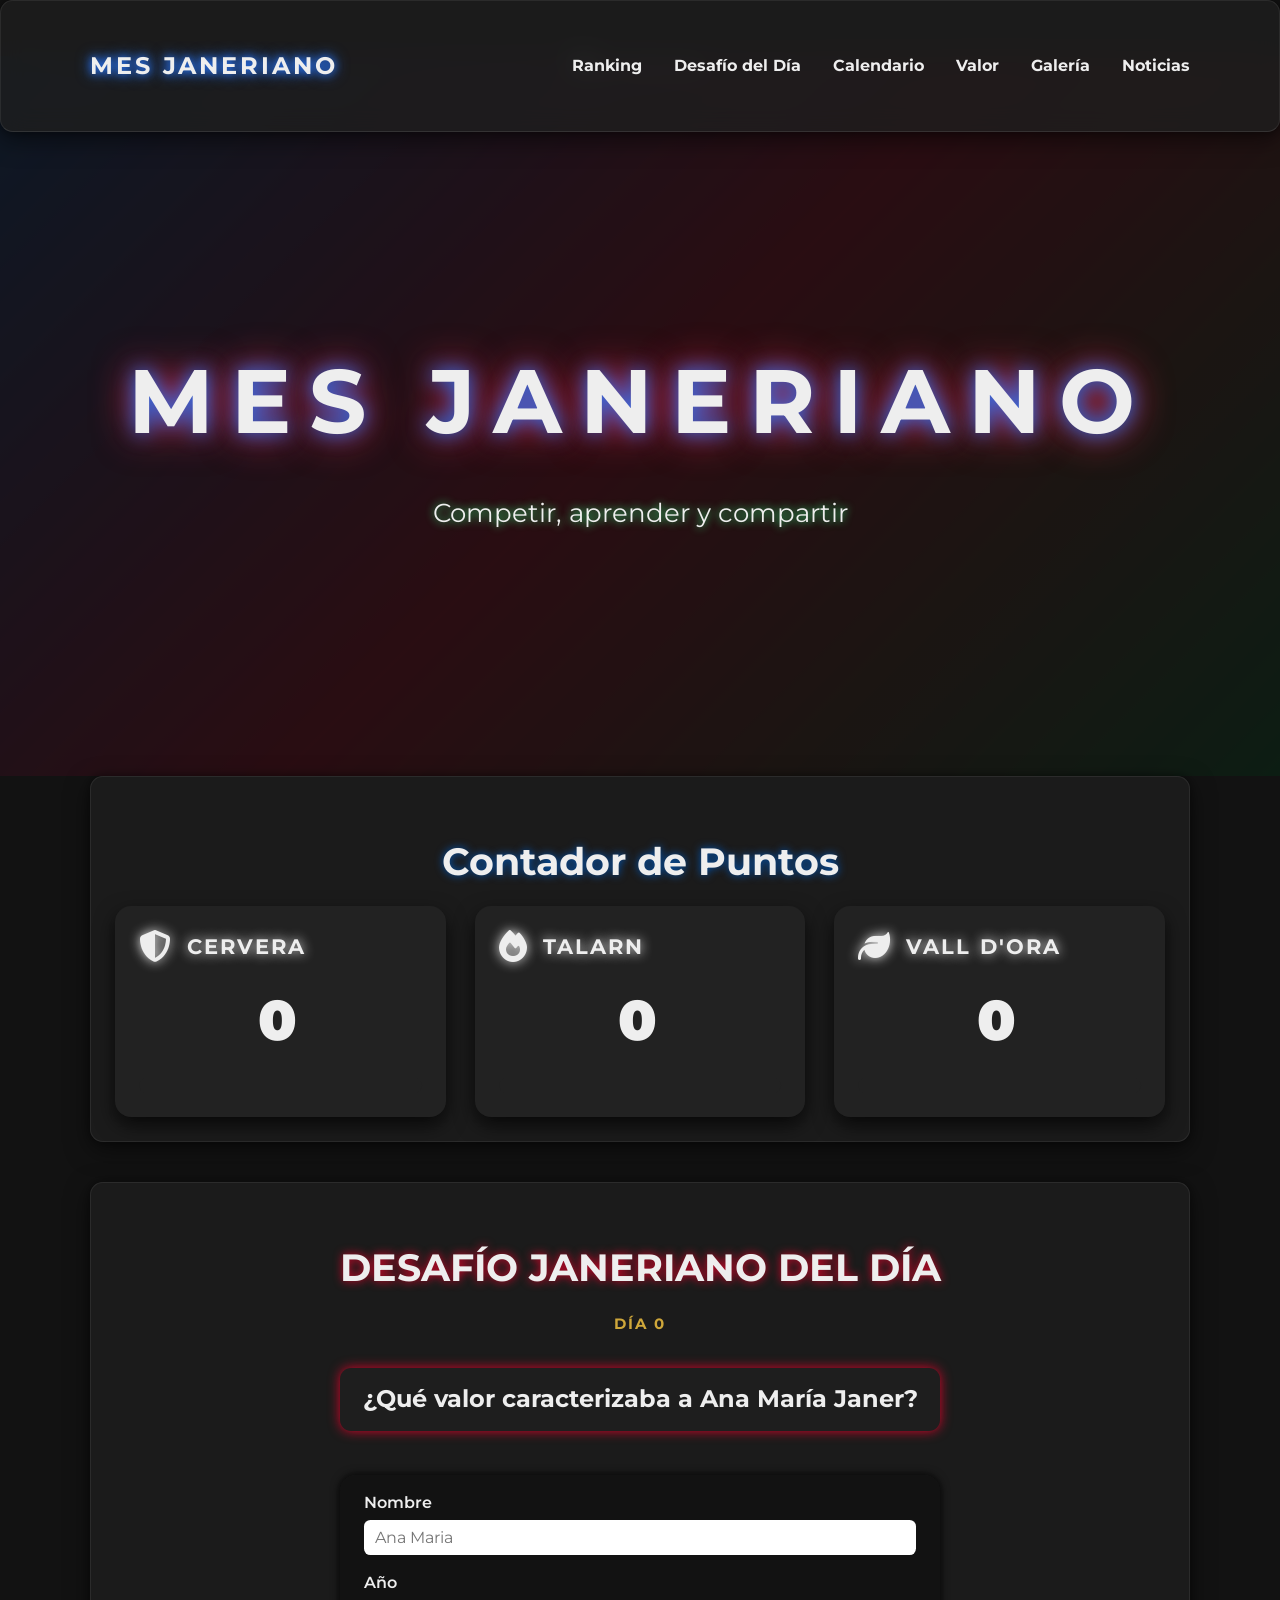
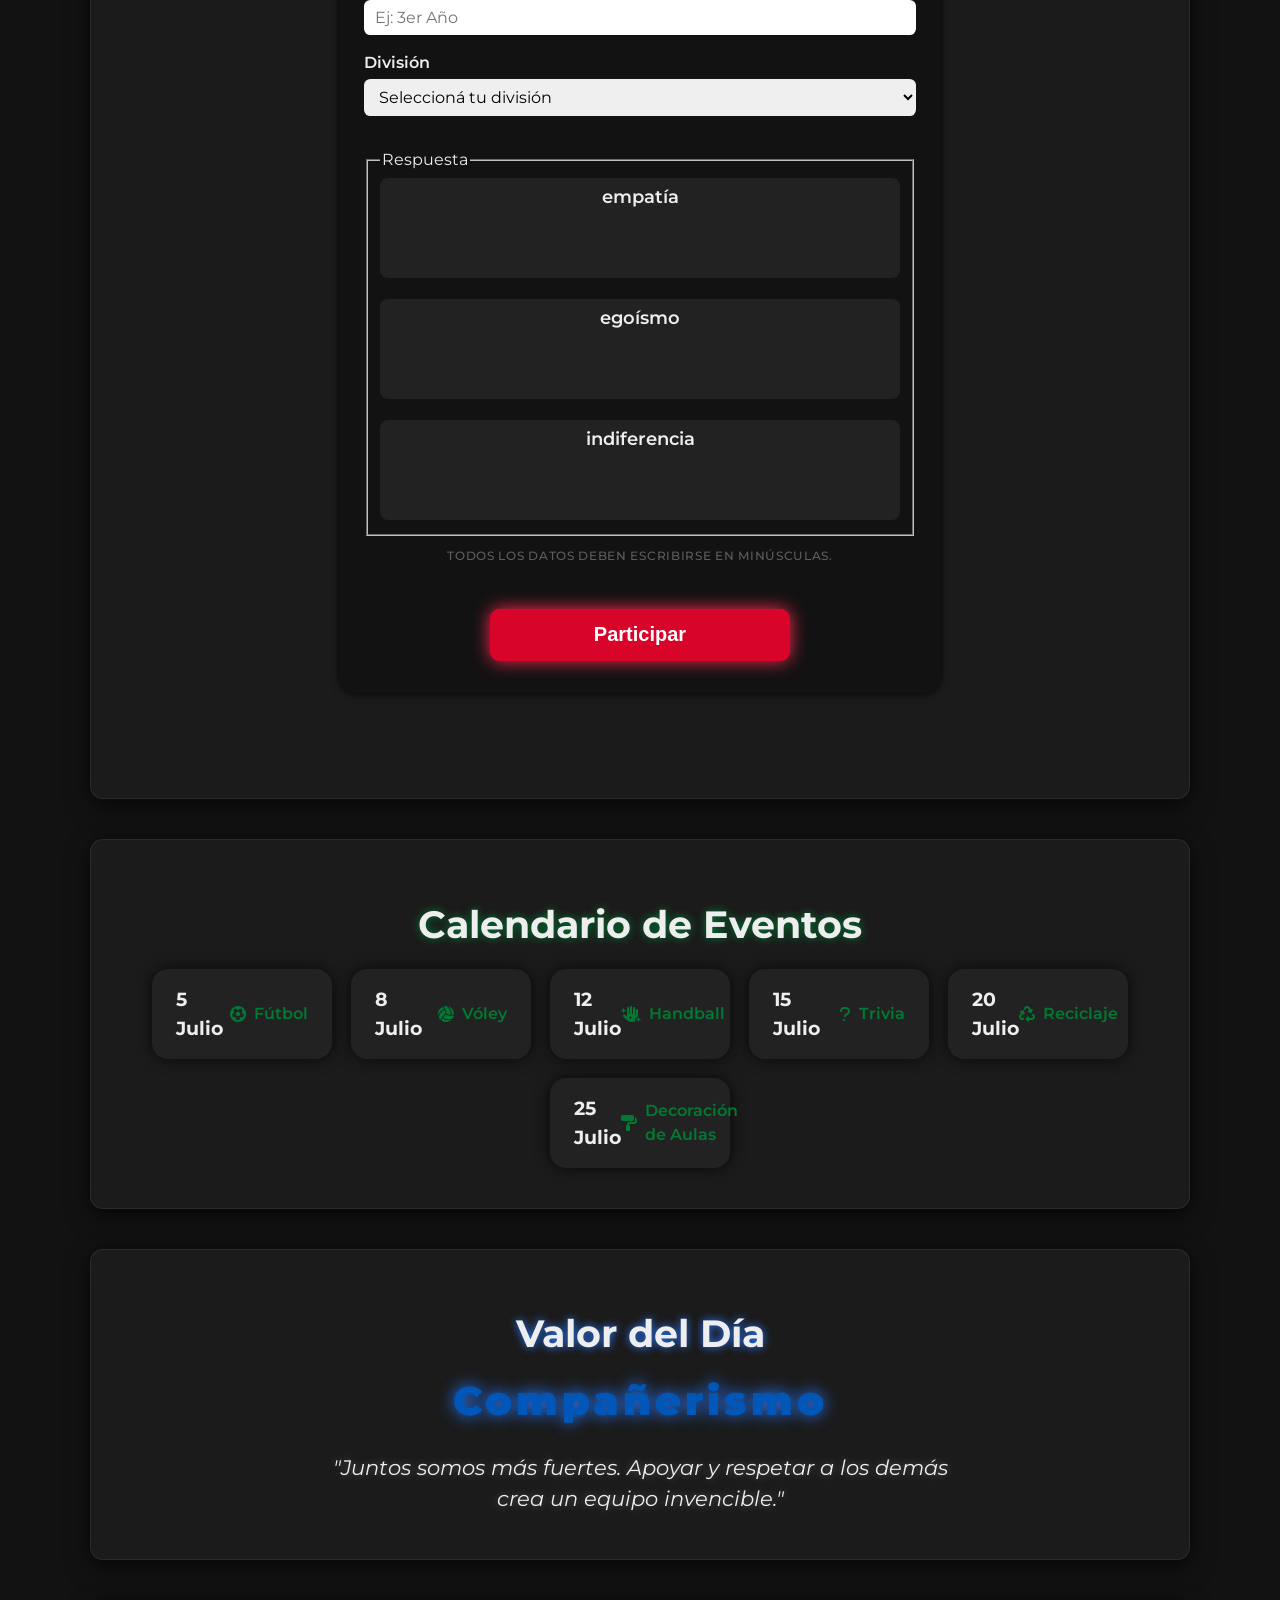
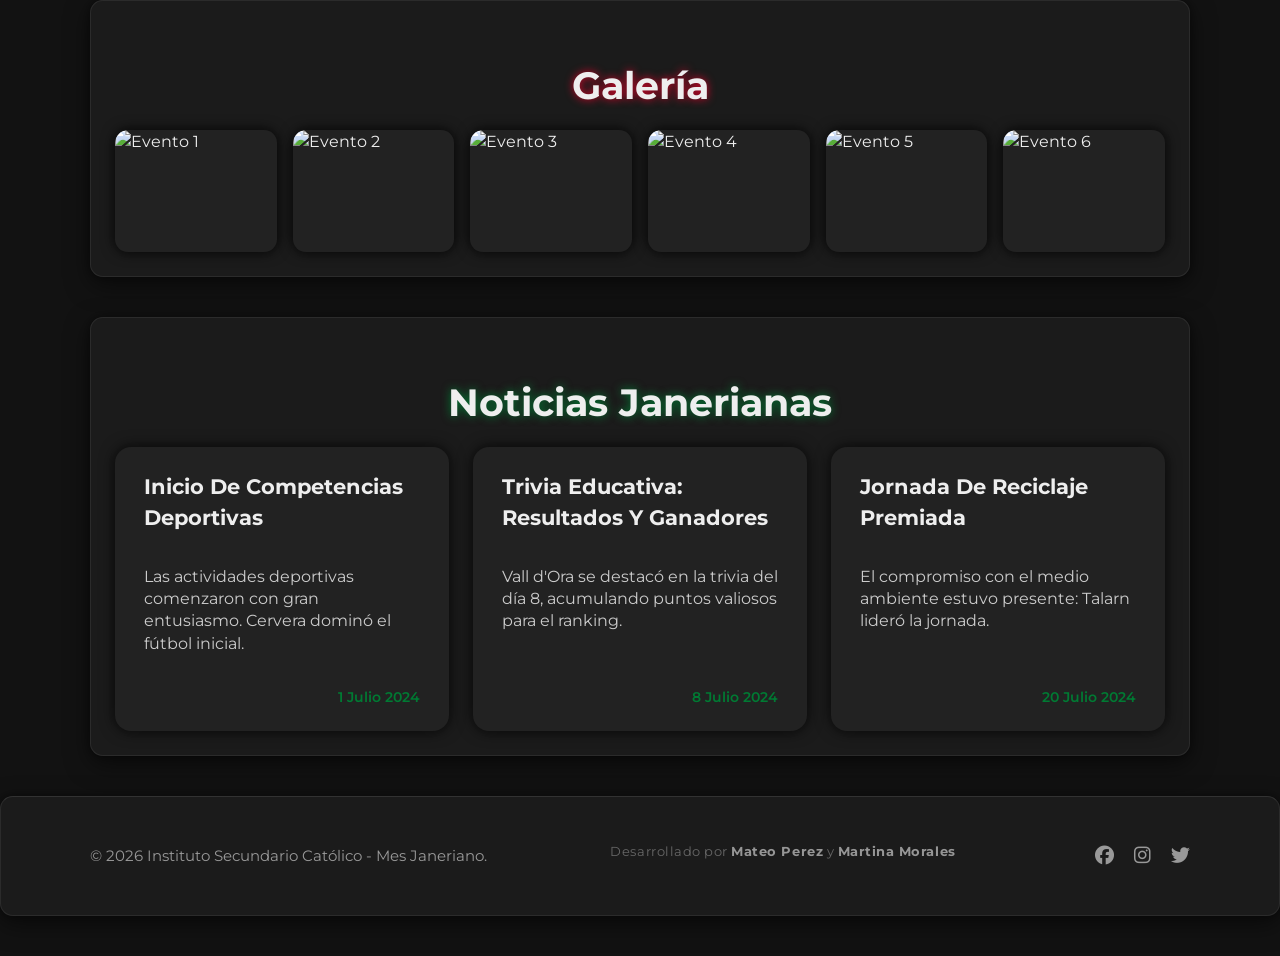
==== index.html @ bbc000fd "Refactor index.html structure and content" ====
<!-- index.html -->
<!DOCTYPE html>
<html lang="es">
<head>
  <meta charset="UTF-8" />
  <meta name="viewport" content="width=device-width, initial-scale=1" />
  <title>Mes Janeriano</title>
  <link
    href="https://fonts.googleapis.com/css2?family=Montserrat:wght@400;700&display=swap"
    rel="stylesheet"
  />
  <link
    rel="stylesheet"
    href="https://cdnjs.cloudflare.com/ajax/libs/font-awesome/6.4.0/css/all.min.css"
    integrity="sha512-pM8iHX8l1lYfCOuKa7DuceD4dbMfxvXthGE6SM1kIBRc9K9DToyTsl4yefi01R0nzVDx+J70N2J6TCcYCa/iYg=="
    crossorigin="anonymous"
    referrerpolicy="no-referrer"
  />
  <link rel="stylesheet" href="style.css" />
</head>
<body>
  <nav class="navbar glass">
    <div class="container nav-container">
      <a href="#hero" class="logo">MES JANERIANO</a>
      <ul class="nav-links" id="navLinks">
        <li><a href="#contador-puntos">Ranking</a></li>
        <li><a href="#desafio-del-dia">Desafío del Día</a></li>
        <li><a href="#calendario">Calendario</a></li>
        <li><a href="#valor-del-dia">Valor</a></li>
        <li><a href="#galeria">Galería</a></li>
        <li><a href="#noticias">Noticias</a></li>
      </ul>
      <button aria-label="Menu" id="menuToggle" class="menu-toggle">
        <i class="fa fa-bars"></i>
      </button>
    </div>
  </nav>

  <!-- Música de fondo: instrumental suave, ambiente escolar -->
  <audio id="bgMusic" loop preload="none">
    <source src="https://upload.wikimedia.org/wikipedia/commons/5/58/Clair_de_lune_mp3.ogg" type="audio/ogg" />
    <source src="https://upload.wikimedia.org/wikipedia/commons/9/9e/Clair_de_lune_suite_bergamasque.mp3" type="audio/mpeg" />
  </audio>

  <header id="hero" class="hero-section">
    <div class="hero-bg">
      <div class="overlay"></div>
      <img
        class="hero-img"
        src="https://www.janer.esc.edu.ar/img/2026-PP.jpg"
        alt="Mes Janeriano"
      />
    </div>
    <div class="hero-content container">
      <h1>MES JANERIANO</h1>
      <p>Competir, aprender y compartir</p>
    </div>
  </header>

  <main>
    <!-- RANKING / CONTADOR DE PUNTOS -->
    <section id="contador-puntos" class="puntos-section container glass">
      <h2>Contador de Puntos</h2>
      <div class="puntos-cards">
        <div class="puntos-card cervera">
          <div class="team-header">
            <i class="fa-solid fa-shield-halved fa-2x"></i>
            <h3>CERVERA</h3>
          </div>
          <div class="points-number" aria-label="Puntos de Cervera">0</div>
          <div class="points-bar-container" aria-hidden="true">
            <div class="points-bar cervera-bar" style="width: 0%"></div>
          </div>
        </div>

        <div class="puntos-card talar">
          <div class="team-header">
            <i class="fa-solid fa-fire fa-2x"></i>
            <h3>TALARN</h3>
          </div>
          <div class="points-number" aria-label="Puntos de Talarn">0</div>
          <div class="points-bar-container" aria-hidden="true">
            <div class="points-bar talar-bar" style="width: 0%"></div>
          </div>
        </div>

        <div class="puntos-card valdora">
          <div class="team-header">
            <i class="fa-solid fa-leaf fa-2x"></i>
            <h3>VALL D'ORA</h3>
          </div>
          <div class="points-number" aria-label="Puntos de Vall d'Ora">0</div>
          <div class="points-bar-container" aria-hidden="true">
            <div class="points-bar valdora-bar" style="width: 0%"></div>
          </div>
        </div>
      </div>
    </section>

    <!-- DESAFÍO JANERIANO DEL DÍA -->
    <section id="desafio-del-dia" class="desafio-section container glass">
      <h2>DESAFÍO JANERIANO DEL DÍA</h2>
      <p id="desafio-dia-numero" class="desafio-dia-label">Día 1</p>
      <div class="desafio-content">
        <p class="pregunta">Cargando pregunta...</p>
        <form id="desafioForm" autocomplete="off" novalidate>
          <div class="form-group">
            <label for="nombre">Nombre</label>
            <input type="text" id="nombre" name="nombre" required placeholder="Ana Maria" aria-required="true" autocomplete="name" />
          </div>
          <div class="form-group">
            <label for="curso">Año</label>
            <input type="text" id="curso" name="curso" required placeholder="Ej: 3er Año" aria-required="true" />
          </div>
          <div class="form-group">
            <label for="division">División</label>
            <select id="division" name="division" required aria-required="true">
              <option value="">Seleccioná tu división</option>
              <option value="A">A — Cervera</option>
              <option value="B">B — Talarn</option>
              <option value="C">C — Vall d'Ora</option>
            </select>
          </div>
          <!-- Equipo asignado automáticamente, oculto -->
          <input type="hidden" id="equipo" name="equipo" value="" />
          <div id="equipo-display" class="equipo-display" aria-live="polite"></div>
          <fieldset class="form-group respuestas-group" aria-required="true">
            <legend>Respuesta</legend>
          </fieldset>
          <button type="submit" class="btn btn-primary">Participar</button>
        </form>
        <div id="desafioFeedback" class="desafio-feedback" role="alert" aria-live="polite"></div>
      </div>
    </section>

    <!-- CALENDARIO -->
    <section id="calendario" class="calendario-section container glass">
      <h2>Calendario de Eventos</h2>
      <ul class="calendario-list">
        <li>
          <span class="calendario-date">5 Julio</span>
          <span class="calendario-event"><i class="fa-solid fa-futbol"></i> Fútbol</span>
        </li>
        <li>
          <span class="calendario-date">8 Julio</span>
          <span class="calendario-event"><i class="fa-solid fa-volleyball"></i> Vóley</span>
        </li>
        <li>
          <span class="calendario-date">12 Julio</span>
          <span class="calendario-event"><i class="fa-solid fa-hand-sparkles"></i> Handball</span>
        </li>
        <li>
          <span class="calendario-date">15 Julio</span>
          <span class="calendario-event"><i class="fa-solid fa-question"></i> Trivia</span>
        </li>
        <li>
          <span class="calendario-date">20 Julio</span>
          <span class="calendario-event"><i class="fa-solid fa-recycle"></i> Reciclaje</span>
        </li>
        <li>
          <span class="calendario-date">25 Julio</span>
          <span class="calendario-event"><i class="fa-solid fa-paint-roller"></i> Decoración de Aulas</span>
        </li>
      </ul>
    </section>

    <!-- VALOR DEL DÍA -->
    <section id="valor-del-dia" class="valor-section container glass">
      <h2>Valor del Día</h2>
      <div class="valor-content">
        <span class="valor-name">Compañerismo</span>
        <p class="valor-frase">
          "Juntos somos más fuertes. Apoyar y respetar a los demás crea un equipo invencible."
        </p>
      </div>
    </section>

    <!-- GALERÍA -->
    <section id="galeria" class="galeria-section container glass">
      <h2>Galería</h2>
      <div class="gallery-grid">
        <div class="gallery-item"><img src="https://via.placeholder.com/250?text=Evento+1" alt="Evento 1" /></div>
        <div class="gallery-item"><img src="https://via.placeholder.com/250?text=Evento+2" alt="Evento 2" /></div>
        <div class="gallery-item"><img src="https://via.placeholder.com/250?text=Evento+3" alt="Evento 3" /></div>
        <div class="gallery-item"><img src="https://via.placeholder.com/250?text=Evento+4" alt="Evento 4" /></div>
        <div class="gallery-item"><img src="https://via.placeholder.com/250?text=Evento+5" alt="Evento 5" /></div>
        <div class="gallery-item"><img src="https://via.placeholder.com/250?text=Evento+6" alt="Evento 6" /></div>
      </div>
    </section>

    <!-- NOTICIAS -->
    <section id="noticias" class="noticias-section container glass">
      <h2>Noticias Janerianas</h2>
      <div class="noticias-cards">
        <article class="noticia-card">
          <h3>Inicio de competencias deportivas</h3>
          <p>Las actividades deportivas comenzaron con gran entusiasmo. Cervera dominó el fútbol inicial.</p>
          <time datetime="2024-07-01">1 Julio 2024</time>
        </article>
        <article class="noticia-card">
          <h3>Trivia educativa: resultados y ganadores</h3>
          <p>Vall d'Ora se destacó en la trivia del día 8, acumulando puntos valiosos para el ranking.</p>
          <time datetime="2024-07-08">8 Julio 2024</time>
        </article>
        <article class="noticia-card">
          <h3>Jornada de reciclaje premiada</h3>
          <p>El compromiso con el medio ambiente estuvo presente: Talarn lideró la jornada.</p>
          <time datetime="2024-07-20">20 Julio 2024</time>
        </article>
      </div>
    </section>
  </main>

  <footer class="footer glass">
    <div class="container footer-container">
      <p>© 2026 Instituto Secundario Católico - Mes Janeriano.</p>
      <p class="footer-dev">Desarrollado por <strong>Mateo Perez</strong> y <strong>Martina Morales</strong></p>
      <div class="footer-icons">
        <a href="#" aria-label="Facebook"><i class="fab fa-facebook fa-lg"></i></a>
        <a href="#" aria-label="Instagram"><i class="fab fa-instagram fa-lg"></i></a>
        <a href="#" aria-label="Twitter"><i class="fab fa-twitter fa-lg"></i></a>
      </div>
    </div>
  </footer>

  <script src="script.js"></script>
</body>
</html>
---- style.css ----
/* style.css */

:root {
  --blue-intense: #0057b7;
  --red-intense: #d90429;
  --green-intense: #007a33;
  --dark-gray: #1e1e1e;
  --gray-glass: rgba(30, 30, 30, 0.8);
  --text-light: #eee;
  --text-dark: #222;
  --accent-glow-blue: #2978ff;
  --accent-glow-red: #ff294f;
  --accent-glow-green: #2fed7b;
}

*,
*::before,
*::after {
  box-sizing: border-box;
}

body {
  margin: 0;
  font-family: "Montserrat", sans-serif;
  background: #121212;
  color: var(--text-light);
  overflow-x: hidden;
  scroll-behavior: smooth;
  line-height: 1.5;
}

.container {
  width: min(90%, 1100px);
  margin-inline: auto;
  padding-block: 1rem;
}

/* Glassmorphism */
.glass {
  background: var(--gray-glass);
  backdrop-filter: blur(12px);
  border-radius: 0.8rem;
  box-shadow:
    0 0 8px rgba(0, 0, 0, 0.4),
    0 8px 24px rgba(0, 0, 0, 0.5);
  padding: 1.5rem;
  margin-bottom: 2.5rem;
  border: 1px solid rgba(255 255 255 / 0.07);
}

/* Navbar */
.navbar {
  position: fixed;
  top: 0;
  width: 100%;
  z-index: 9999;
  border-bottom: 1px solid rgba(255 255 255 / 0.1);
  font-weight: 700;
  transition: background 0.3s ease;
}

.nav-container {
  display: flex;
  align-items: center;
  justify-content: space-between;
  padding-block: 0.8rem;
}

.logo {
  font-size: 1.5rem;
  color: var(--text-light);
  text-decoration: none;
  letter-spacing: 0.12em;
  user-select: none;
  text-shadow:
    0 0 8px var(--accent-glow-blue),
    0 0 15px var(--accent-glow-blue);
}

.nav-links {
  list-style: none;
  display: flex;
  gap: 2rem;
}

.nav-links li a {
  color: var(--text-light);
  text-decoration: none;
  font-size: 1rem;
  position: relative;
  transition: color 0.3s ease;
}

.nav-links li a::after {
  content: "";
  position: absolute;
  bottom: -4px;
  left: 0;
  width: 0;
  height: 2px;
  background: var(--blue-intense);
  transition: width 0.3s ease;
  border-radius: 4px;
}

.nav-links li a:hover,
.nav-links li a:focus-visible {
  color: var(--blue-intense);
}

.nav-links li a:hover::after,
.nav-links li a:focus-visible::after {
  width: 100%;
}

/* Menu toggle (mobile) */
.menu-toggle {
  display: none;
  background: none;
  border: none;
  color: var(--text-light);
  font-size: 1.6rem;
  cursor: pointer;
  user-select: none;
  transition: color 0.3s ease;
}

.menu-toggle:focus-visible {
  outline-offset: 2px;
  outline: 2px solid var(--blue-intense);
}

/* Hero Section */
.hero-section {
  position: relative;
  height: 80vh;
  display: flex;
  align-items: center;
  justify-content: center;
  text-align: center;
  color: var(--text-light);
  overflow: hidden;
  margin-top: 56px; /* height navbar */
}

.hero-bg {
  position: absolute;
  inset: 0;
  overflow: hidden;
  filter: brightness(0.45);
  z-index: -2;
}

.hero-bg video.hero-video {
  width: 100%;
  height: 100%;
  object-fit: cover;
}

.hero-bg .overlay {
  position: absolute;
  inset: 0;
  background: linear-gradient(
    135deg,
    var(--blue-intense),
    var(--red-intense),
    var(--green-intense)
  );
  opacity: 0.3;
  animation: backgroundShift 12s infinite alternate ease-in-out;
  mix-blend-mode: screen;
  z-index: -1;
}

@keyframes backgroundShift {
  0% {
    filter: hue-rotate(0deg);
  }
  100% {
    filter: hue-rotate(360deg);
  }
}

.hero-content h1 {
  font-size: clamp(3rem, 7vw, 6rem);
  letter-spacing: 0.2em;
  font-weight: 700;
  margin-bottom: 0.3rem;
  text-shadow:
    0 0 20px var(--accent-glow-blue),
    0 0 40px var(--accent-glow-red);
}

.hero-content p {
  font-size: clamp(1.25rem, 2vw, 2rem);
  font-weight: 400;
  text-shadow:
    0 0 8px var(--accent-glow-green);
}

/* Puntos Section */
.puntos-section h2 {
  font-weight: 700;
  font-size: clamp(2rem, 3vw, 2.5rem);
  margin-bottom: 1rem;
  text-align: center;
  text-shadow: 0 0 8px var(--blue-intense);
}

.puntos-cards {
  display: flex;
  gap: 1.8rem;
  justify-content: center;
  flex-wrap: wrap;
}

.puntos-card {
  flex: 1 1 280px;
  background: #222;
  border-radius: 1rem;
  padding: 1.5rem;
  box-shadow:
    0 8px 20px rgba(0, 0, 0, 0.7);
  cursor: default;
  transition: transform 0.3s ease, box-shadow 0.3s ease;
}

.puntos-card:hover,
.puntos-card:focus-within {
  transform: translateY(-8px);
  box-shadow:
    0 16px 30px rgba(0, 0, 0, 0.9),
    0 0 18px currentColor;
}

.team-header {
  display: flex;
  align-items: center;
  gap: 1rem;
  margin-bottom: 1rem;
  color: var(--text-light);
  text-shadow: 0 0 12px currentColor;
}

.team-header h3 {
  text-transform: uppercase;
  letter-spacing: 0.1em;
  font-size: 1.3rem;
  margin: 0;
}

.points-number {
  font-size: 3.5rem;
  font-weight: 900;
  text-align: center;
  margin-bottom: 1rem;
  letter-spacing: 0.1em;
  color: var(--text-light);
  user-select: none;
}

.points-bar-container {
  width: 100%;
  height: 15px;
  background: #222;
  border-radius: 12px;
  overflow: hidden;
}

.points-bar {
  height: 100%;
  border-radius: 12px 0 0 12px;
  box-shadow:
    0 0 12px currentColor,
    0 0 16px currentColor inset;
  transition: width 1.5s ease;
}

.cervera {
  color: var(--blue-intense);
}

.cervera-bar {
  background: linear-gradient(90deg, #0041a3, #296de8);
  box-shadow:
    0 0 12px var(--accent-glow-blue),
    0 0 18px var(--accent-glow-blue) inset;
}

.talar {
  color: var(--red-intense);
}

.talar-bar {
  background: linear-gradient(90deg, #b40010, #e8293b);
  box-shadow:
    0 0 12px var(--accent-glow-red),
    0 0 18px var(--accent-glow-red) inset;
}

.valdora {
  color: var(--green-intense);
}

.valdora-bar {
  background: linear-gradient(90deg, #005a23, #2ed97a);
  box-shadow:
    0 0 12px var(--accent-glow-green),
    0 0 18px var(--accent-glow-green) inset;
}

/* Desafío del Día Section */
.desafio-section h2 {
  font-weight: 700;
  font-size: clamp(2rem, 3vw, 2.7rem);
  margin-bottom: 1rem;
  text-align: center;
  text-shadow:
    0 0 10px var(--red-intense);
}

.desafio-content {
  max-width: 600px;
  margin-inline: auto;
  display: flex;
  flex-direction: column;
  gap: 1.25rem;
}

.pregunta {
  font-size: 1.5rem;
  font-weight: 700;
  background: var(--dark-gray);
  padding: 0.85rem 1.35rem;
  border-radius: 0.7rem;
  text-align: center;
  box-shadow: 0 0 12px var(--red-intense);
  user-select: none;
}

/* Form */
form {
  background: #121212dd;
  padding: 1rem 1.5rem 2rem;
  border-radius: 1rem;
  box-shadow: 0 0 10px #000;
  display: flex;
  flex-direction: column;
  gap: 1rem;
}

.form-group {
  display: flex;
  flex-direction: column;
}

label {
  margin-bottom: 0.3rem;
  font-weight: 600;
  user-select: none;
  color: var(--text-light);
}

input[type="text"],
select {
  padding: 0.5rem 0.7rem;
  border-radius: 0.4rem;
  border: none;
  font-size: 1rem;
  font-family: "Montserrat", sans-serif;
  transition: box-shadow 0.3s ease;
  outline-offset: 2px;
  outline-color: transparent;
}

input[type="text"]:focus,
select:focus {
  outline-color: var(--blue-intense);
  box-shadow: 0 0 12px var(--blue-intense);
  background: #111;
  color: var(--text-light);
}

.respuestas-group {
  display: flex;
  gap: 1rem;
  flex-wrap: wrap;
  justify-content: center;
  user-select: none;
}

.respuestas-group label {
  font-weight: 600;
  font-size: 1.1rem;
  cursor: pointer;
  padding: 0.4rem 0.8rem;
  border-radius: 0.5rem;
  background: #222;
  transition: background-color 0.3s ease, box-shadow 0.3s ease;
  flex: 1 1 100px;
  text-align: center;
}

input[type="radio"] {
  display: none;
}

input[type="radio"]:checked + label {
  background: var(--team-color, var(--blue-intense));
  box-shadow:
    0 0 14px var(--team-glow, var(--accent-glow-blue)),
    0 0 22px var(--team-glow, var(--accent-glow-blue)) inset;
  color: #fefefe;
  transition: background 0.25s ease, box-shadow 0.25s ease;
}

.respuestas-group label:hover {
  background: rgba(255,255,255,0.1);
  color: #fefefe;
}

.btn-primary {
  margin-top: 1rem;
  padding: 0.9rem 1.5rem;
  background: var(--red-intense);
  border: none;
  border-radius: 0.6rem;
  font-size: 1.25rem;
  color: #fff;
  font-weight: 700;
  cursor: pointer;
  user-select: none;
  box-shadow:
    0 0 18px var(--accent-glow-red);
  transition: background 0.3s ease, transform 0.2s ease;
  align-self: center;
  width: 100%;
  max-width: 300px;
}

.btn-primary:hover,
.btn-primary:focus-visible {
  background: #e3031a;
  box-shadow:
    0 0 24px var(--accent-glow-red),
    inset 0 0 8px #ff3852;
  transform: translateY(-2px);
  outline: none;
}

.desafio-feedback {
  margin-top: 1rem;
  text-align: center;
  font-weight: 700;
  font-size: 1.3rem;
  min-height: 2.8rem;
  user-select: none;
}

.desafio-feedback.success {
  color: var(--green-intense);
  text-shadow: 0 0 14px var(--accent-glow-green);
  animation: popScale 0.5s ease forwards;
}

.desafio-feedback.error {
  color: var(--red-intense);
  text-shadow: 0 0 14px var(--accent-glow-red);
  animation: popScale 0.5s ease forwards;
}

.desafio-feedback.info {
  color: var(--blue-intense);
  text-shadow: 0 0 14px var(--accent-glow-blue);
  animation: popScale 0.5s ease forwards;
}

@keyframes popScale {
  0% {
    transform: scale(0.9);
    opacity: 0;
  }
  100% {
    transform: scale(1);
    opacity: 1;
  }
}

/* Calendario */
.calendario-section h2 {
  font-weight: 700;
  font-size: clamp(2rem, 3vw, 2.5rem);
  margin-bottom: 1rem;
  color: var(--text-light);
  text-align: center;
  text-shadow: 0 0 8px var(--green-intense);
}

.calendario-list {
  list-style: none;
  padding: 0;
  display: flex;
  flex-wrap: wrap;
  justify-content: center;
  gap: 1.2rem;
}

.calendario-list li {
  background: #222;
  border-radius: 1rem;
  padding: 1rem 1.5rem;
  width: 180px;
  display: flex;
  justify-content: space-between;
  align-items: center;
  box-shadow:
    0 0 15px rgba(0, 0, 0, 0.7);
  cursor: default;
  transition: box-shadow 0.3s ease;
  user-select: none;
}

.calendario-list li:hover,
.calendario-list li:focus-visible {
  box-shadow:
    0 0 22px var(--accent-glow-green);
}

.calendario-date {
  font-weight: 700;
  font-size: 1.2rem;
  color: var(--text-light);
  user-select: text;
}

.calendario-event {
  font-weight: 600;
  font-size: 1rem;
  color: var(--green-intense);
  display: flex;
  align-items: center;
  gap: 0.5rem;
  user-select: text;
}

/* Valor del Día */
.valor-section {
  text-align: center;
}

.valor-section h2 {
  font-weight: 700;
  font-size: clamp(2rem, 3vw, 2.5rem);
  margin-bottom: 0.5rem;
  text-shadow: 0 0 9px var(--accent-glow-blue);
}

.valor-name {
  font-size: 2.5rem;
  font-weight: 900;
  color: var(--blue-intense);
  text-shadow:
    0 0 16px var(--accent-glow-blue);
  letter-spacing: 0.1em;
  display: block;
  margin-bottom: 0.5rem;
}

.valor-frase {
  font-style: italic;
  font-size: 1.3rem;
  max-width: 650px;
  margin-inline: auto;
  user-select: none;
  color: var(--text-light);
  text-shadow: 0 0 8px rgba(255 255 255 / 0.3);
}

/* Galería */
.galeria-section h2 {
  font-weight: 700;
  font-size: clamp(2rem, 3vw, 2.5rem);
  margin-bottom: 1rem;
  text-align: center;
  text-shadow: 0 0 8px var(--red-intense);
}

.gallery-grid {
  display: grid;
  grid-template-columns: repeat(auto-fit, minmax(160px, 1fr));
  gap: 1rem;
}

.gallery-item {
  border-radius: 0.8rem;
  overflow: hidden;
  box-shadow:
    0 0 14px rgba(0, 0, 0, 0.9);
  cursor: pointer;
  transition: transform 0.3s ease, box-shadow 0.3s ease;
  background: #222;
}

.gallery-item img {
  width: 100%;
  height: 100%;
  object-fit: cover;
  display: block;
  aspect-ratio: 4/3;
  user-select: none;
  pointer-events: none;
  border-radius: 0.8rem;
}

.gallery-item:hover,
.gallery-item:focus-within {
  transform: scale(1.05);
  box-shadow:
    0 0 22px var(--accent-glow-red);
}

/* Noticias Section */
.noticias-section h2 {
  font-weight: 700;
  font-size: clamp(2rem, 3vw, 2.5rem);
  margin-bottom: 1rem;
  text-align: center;
  text-shadow: 0 0 10px var(--green-intense);
}

.noticias-cards {
  display: flex;
  gap: 1.5rem;
  flex-wrap: wrap;
  justify-content: center;
}

.noticia-card {
  flex: 1 1 300px;
  background: #222;
  padding: 1.5rem 1.8rem;
  border-radius: 1rem;
  box-shadow:
    0 0 15px rgba(0, 0, 0, 0.8);
  cursor: default;
  display: flex;
  flex-direction: column;
  gap: 1rem;
  user-select: none;
  transition: transform 0.3s ease, box-shadow 0.3s ease;
}

.noticia-card:hover,
.noticia-card:focus-within {
  transform: translateY(-6px);
  box-shadow:
    0 0 28px var(--accent-glow-green);
}

.noticia-card h3 {
  margin: 0;
  font-size: 1.3rem;
  font-weight: 700;
  color: var(--text-light);
  text-transform: capitalize;
}

.noticia-card p {
  font-size: 1rem;
  color: #ccc;
  line-height: 1.4;
  flex-grow: 1;
}

.noticia-card time {
  font-size: 0.85rem;
  font-weight: 600;
  color: var(--green-intense);
  user-select: text;
  text-align: right;
}

/* Footer */
.footer {
  padding-block: 1rem;
  border-top: 1px solid rgba(255 255 255 / 0.1);
  text-align: center;
  font-size: 0.95rem;
  color: #999;
  user-select: none;
  display: flex;
  flex-wrap: wrap;
  justify-content: space-between;
  align-items: center;
  gap: 0.6rem;
}

.footer-container {
  display: flex;
  justify-content: space-between;
  align-items: center;
  width: min(90%, 1100px);
  margin-inline: auto;
  flex-wrap: wrap;
  gap: 0.7rem;
}

.footer-icons a {
  color: #999;
  margin-left: 1rem;
  transition: color 0.3s ease;
  text-decoration: none;
  user-select: none;
}

.footer-icons a:hover,
.footer-icons a:focus-visible {
  color: var(--blue-intense);
  outline: none;
  text-shadow: 0 0 8px var(--accent-glow-blue);
}

/* Scrollbar (modern) */
body::-webkit-scrollbar {
  width: 10px;
}

body::-webkit-scrollbar-track {
  background: #121212;
}

body::-webkit-scrollbar-thumb {
  background-color: var(--blue-intense);
  border-radius: 10px;
  border: 2px solid #121212;
  transition: background-color 0.3s ease;
}

body::-webkit-scrollbar-thumb:hover {
  background-color: var(--red-intense);
}

/* Responsive */
@media screen and (max-width: 900px) {
  .nav-links {
    display: none;
  }
  .menu-toggle {
    display: block;
  }

  .puntos-cards {
    flex-direction: column;
    gap: 2rem;
  }
}

@media screen and (max-width: 540px) {
  .hero-content h1 {
    font-size: 3.8rem;
  }

  .hero-content p {
    font-size: 1.3rem;
  }

  .valor-name {
    font-size: 1.8rem;
  }
}

/* =============================================
 DESAFÍO - DÍA LABEL
 ============================================= */
.desafio-dia-label {
text-align: center;
font-size: 0.95rem;
font-weight: 700;
letter-spacing: 0.12em;
text-transform: uppercase;
color: var(--accent, #f0c040);
margin-bottom: 0.5rem;
opacity: 0.85;
}

/* =============================================
 ÚLTIMOS PARTICIPANTES
 ============================================= */
.participantes-section {
margin-top: 2.5rem;
padding: 2rem 1.5rem;
}

.participantes-lista {
display: flex;
flex-direction: column;
gap: 0.75rem;
margin-top: 1.25rem;
}

.participante-item {
display: flex;
align-items: center;
justify-content: space-between;
background: rgba(255,255,255,0.04);
border-radius: 10px;
padding: 0.75rem 1.1rem;
transition: background 0.2s;
gap: 1rem;
}

.participante-item:hover {
background: rgba(255,255,255,0.08);
}

.participante-info {
display: flex;
flex-direction: column;
gap: 0.15rem;
}

.participante-nombre {
font-weight: 700;
font-size: 1rem;
color: #fff;
}

.participante-meta {
font-size: 0.78rem;
opacity: 0.6;
color: #ddd;
}

.participante-equipo {
font-weight: 700;
font-size: 0.88rem;
white-space: nowrap;
display: flex;
align-items: center;
gap: 0.35rem;
}

.no-participantes {
text-align: center;
opacity: 0.5;
font-style: italic;
padding: 1rem 0;
}

/* =============================================
 FOOTER DEVELOPER CREDIT
 ============================================= */
.footer-dev {
font-size: 0.82rem;
opacity: 0.6;
letter-spacing: 0.04em;
margin-top: 0.25rem;
}

.footer-dev strong {
opacity: 0.9;
color: #fff;
}

/* =============================================
 FEEDBACK STATES
 ============================================= */
.desafio-feedback.success {
color: #4caf7d;
background: rgba(76,175,125,0.12);
border: 1px solid rgba(76,175,125,0.3);
border-radius: 8px;
padding: 0.75rem 1rem;
margin-top: 1rem;
font-weight: 700;
}

.desafio-feedback.error {
color: #f85c5c;
background: rgba(248,92,92,0.12);
border: 1px solid rgba(248,92,92,0.3);
border-radius: 8px;
padding: 0.75rem 1rem;
margin-top: 1rem;
font-weight: 700;
}

.desafio-feedback.info {
color: #f0c040;
background: rgba(240,192,64,0.10);
border: 1px solid rgba(240,192,64,0.3);
border-radius: 8px;
padding: 0.75rem 1rem;
margin-top: 1rem;
font-weight: 700;
}

/* =============================================
 BOTÓN MÚSICA — PREMIUM GLASSMORPHISM
 ============================================= */
.music-toggle {
display: flex;
align-items: center;
gap: 0.45rem;
background: rgba(255, 255, 255, 0.06);
border: 1px solid rgba(255, 255, 255, 0.12);
border-radius: 10px;
color: rgba(255, 255, 255, 0.55);
font-family: inherit;
font-size: 0.72rem;
font-weight: 700;
letter-spacing: 0.09em;
text-transform: uppercase;
padding: 0.42rem 0.85rem 0.42rem 0.7rem;
cursor: pointer;
transition:
  background 0.25s ease,
  color 0.25s ease,
  border-color 0.25s ease,
  box-shadow 0.25s ease,
  transform 0.18s ease;
white-space: nowrap;
backdrop-filter: blur(10px);
-webkit-backdrop-filter: blur(10px);
outline: none;
position: relative;
}

.music-toggle:hover {
background: rgba(255, 255, 255, 0.11);
color: rgba(255, 255, 255, 0.9);
border-color: rgba(255, 255, 255, 0.22);
box-shadow:
  0 0 0 1px rgba(255,255,255,0.05),
  0 4px 16px rgba(0,0,0,0.3),
  0 0 20px rgba(255,255,255,0.04);
transform: translateY(-1px);
}

.music-toggle:focus-visible {
outline: 2px solid rgba(255,255,255,0.3);
outline-offset: 2px;
}

.music-toggle.music-on {
background: rgba(41, 120, 255, 0.14);
border-color: rgba(41, 120, 255, 0.35);
color: #6aa8ff;
box-shadow:
  0 0 0 1px rgba(41,120,255,0.08),
  0 0 18px rgba(41,120,255,0.18),
  inset 0 1px 0 rgba(255,255,255,0.06);
}

.music-toggle.music-on:hover {
background: rgba(41, 120, 255, 0.22);
border-color: rgba(41, 120, 255, 0.5);
color: #90c2ff;
box-shadow:
  0 0 0 1px rgba(41,120,255,0.12),
  0 0 26px rgba(41,120,255,0.28),
  0 4px 16px rgba(0,0,0,0.3);
}

.music-toggle i {
font-size: 0.82rem;
transition: transform 0.2s ease;
}

.music-toggle:hover i {
transform: scale(1.1);
}

@media (max-width: 600px) {
.music-toggle span {
  display: none;
}
.music-toggle {
  padding: 0.42rem 0.65rem;
  border-radius: 8px;
}
}

/* =============================================
 AVISO MINÚSCULAS
 ============================================= */
.hint-minusculas {
font-size: 0.72rem;
font-weight: 500;
letter-spacing: 0.06em;
color: rgba(255, 255, 255, 0.32);
text-align: center;
margin-top: -0.25rem;
text-transform: uppercase;
user-select: none;
}
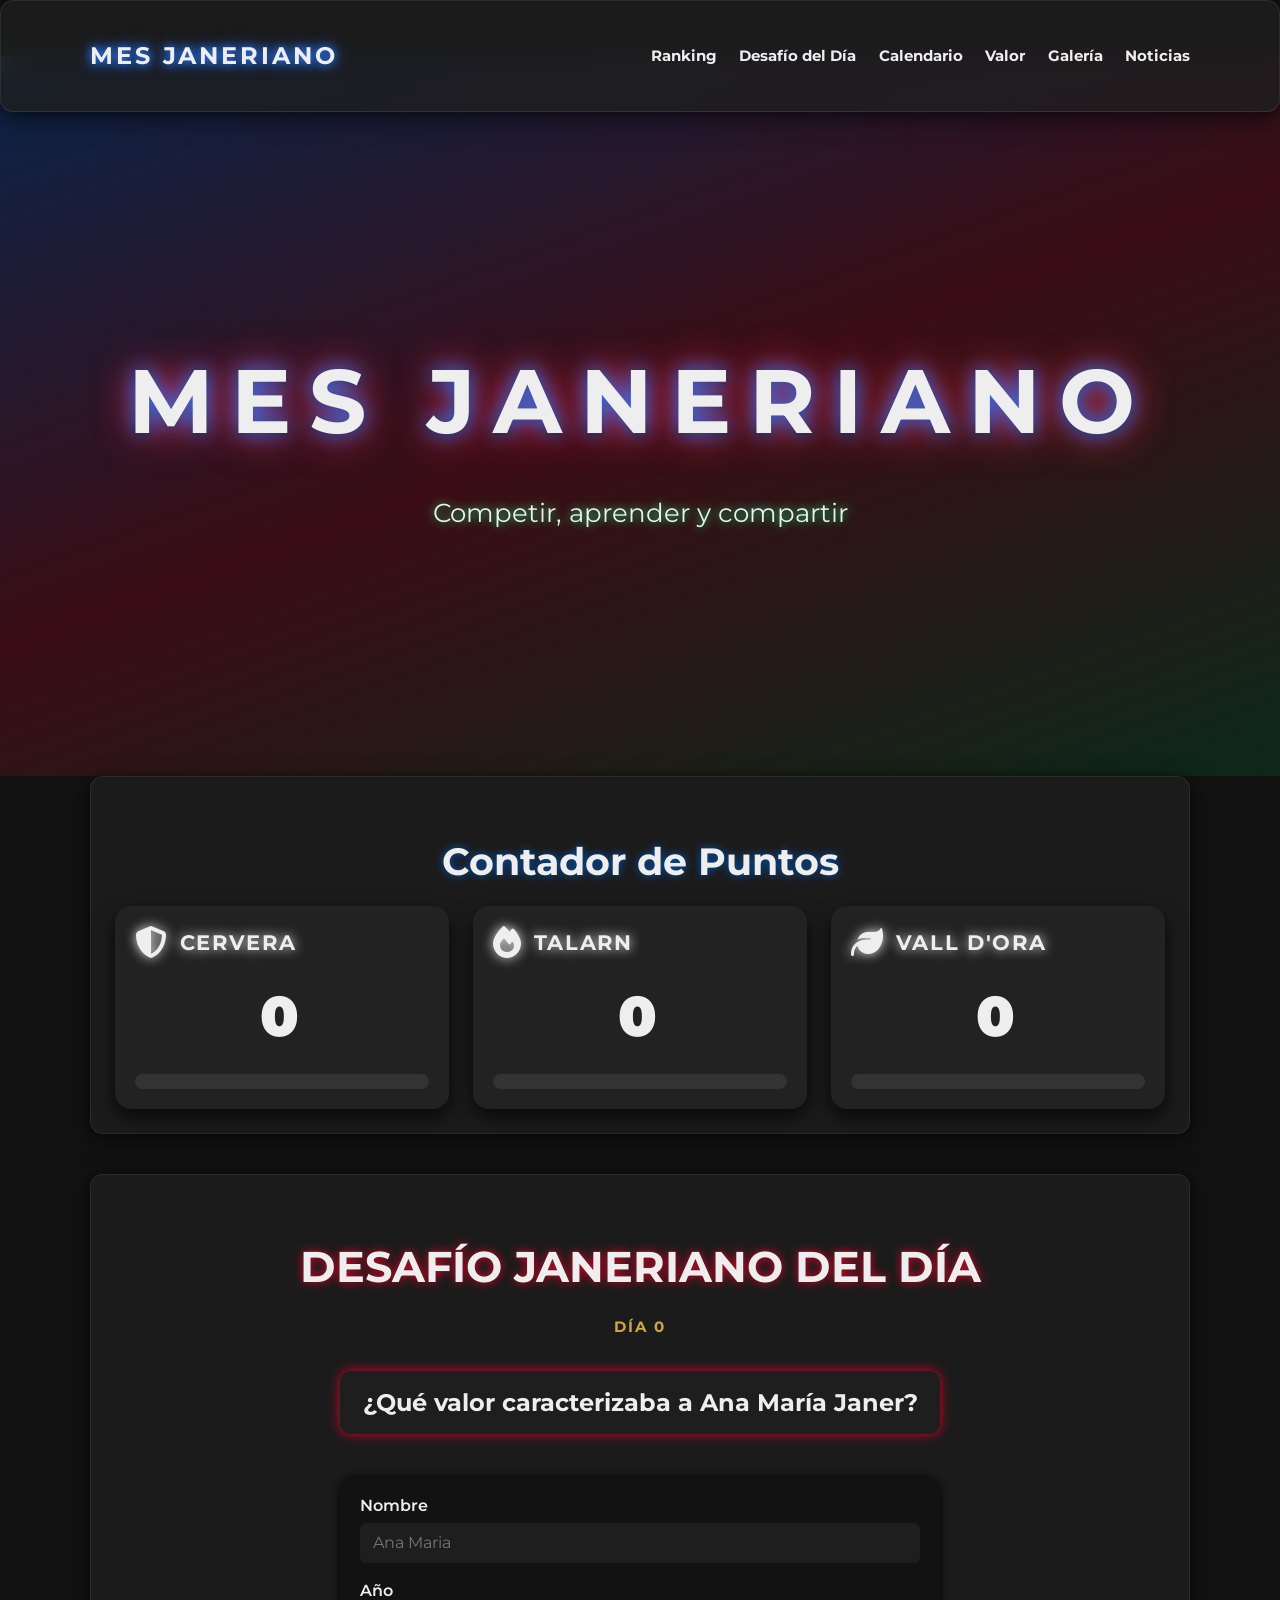
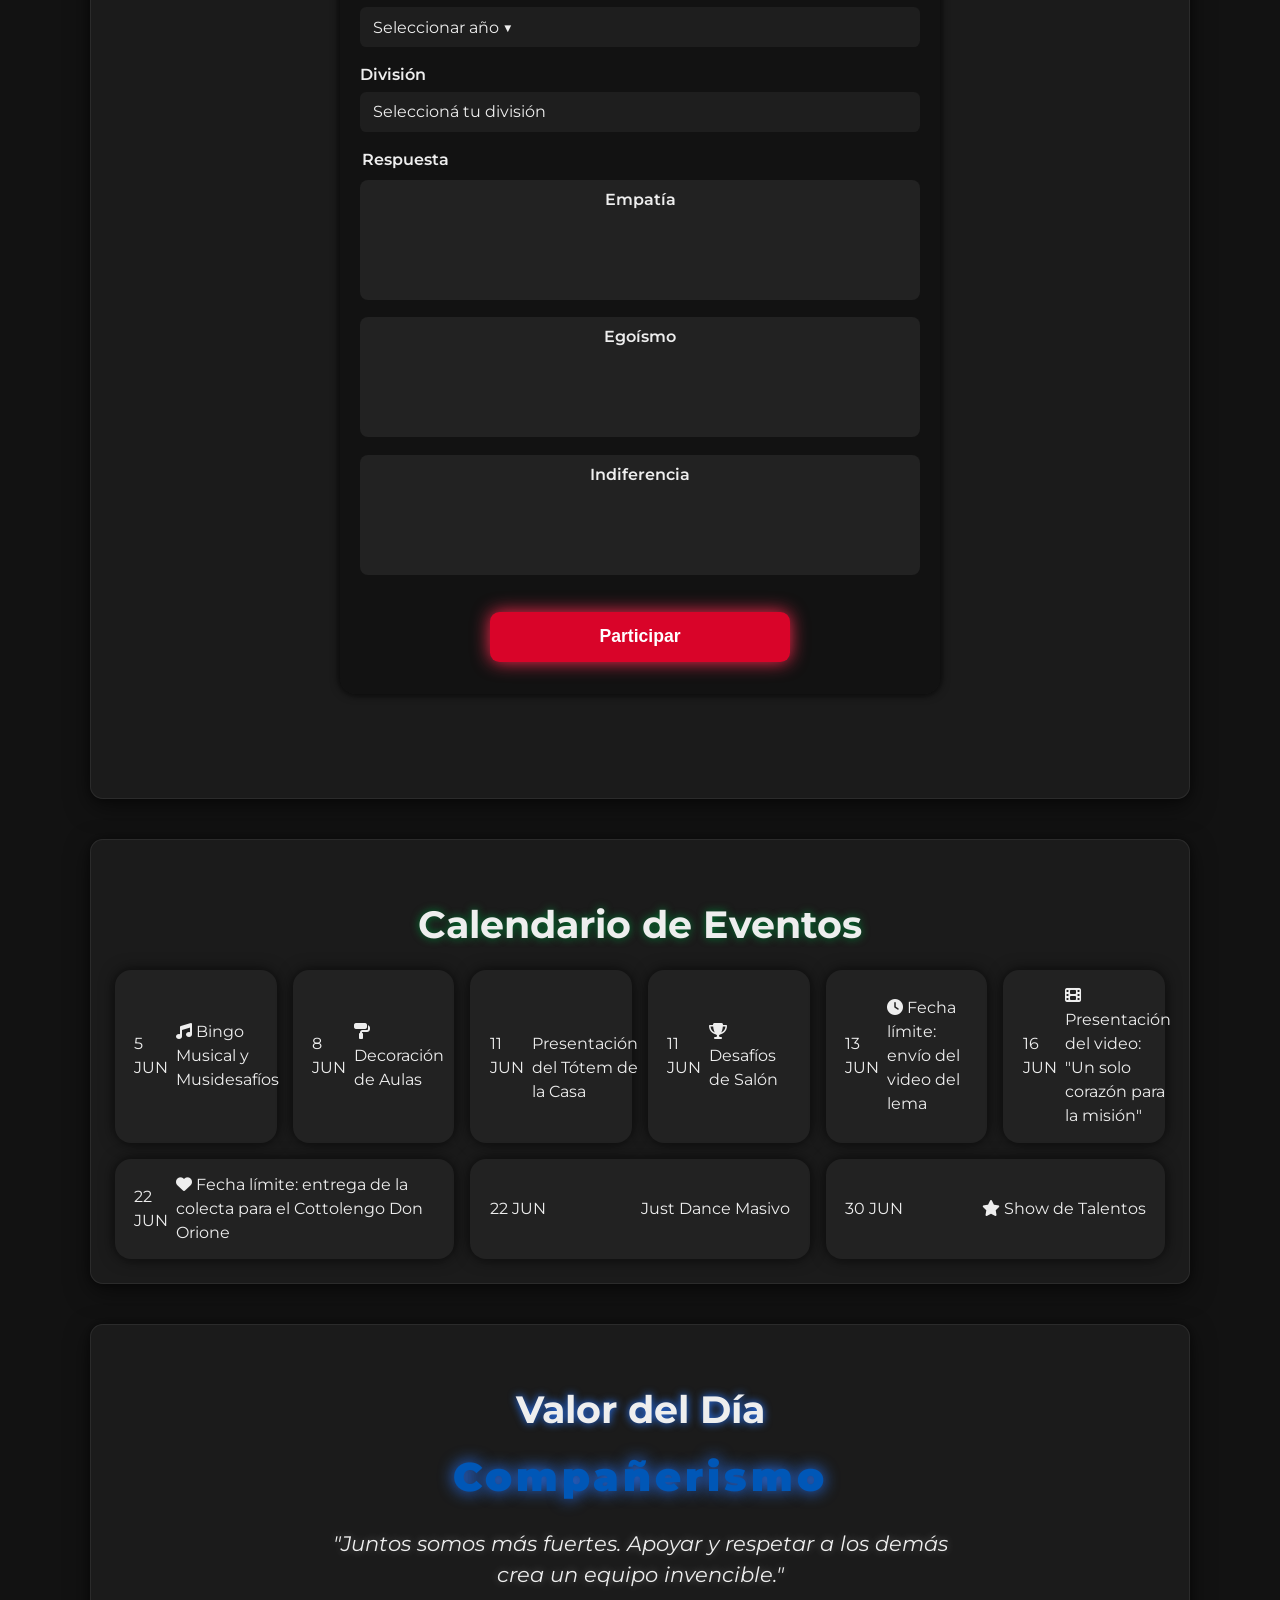
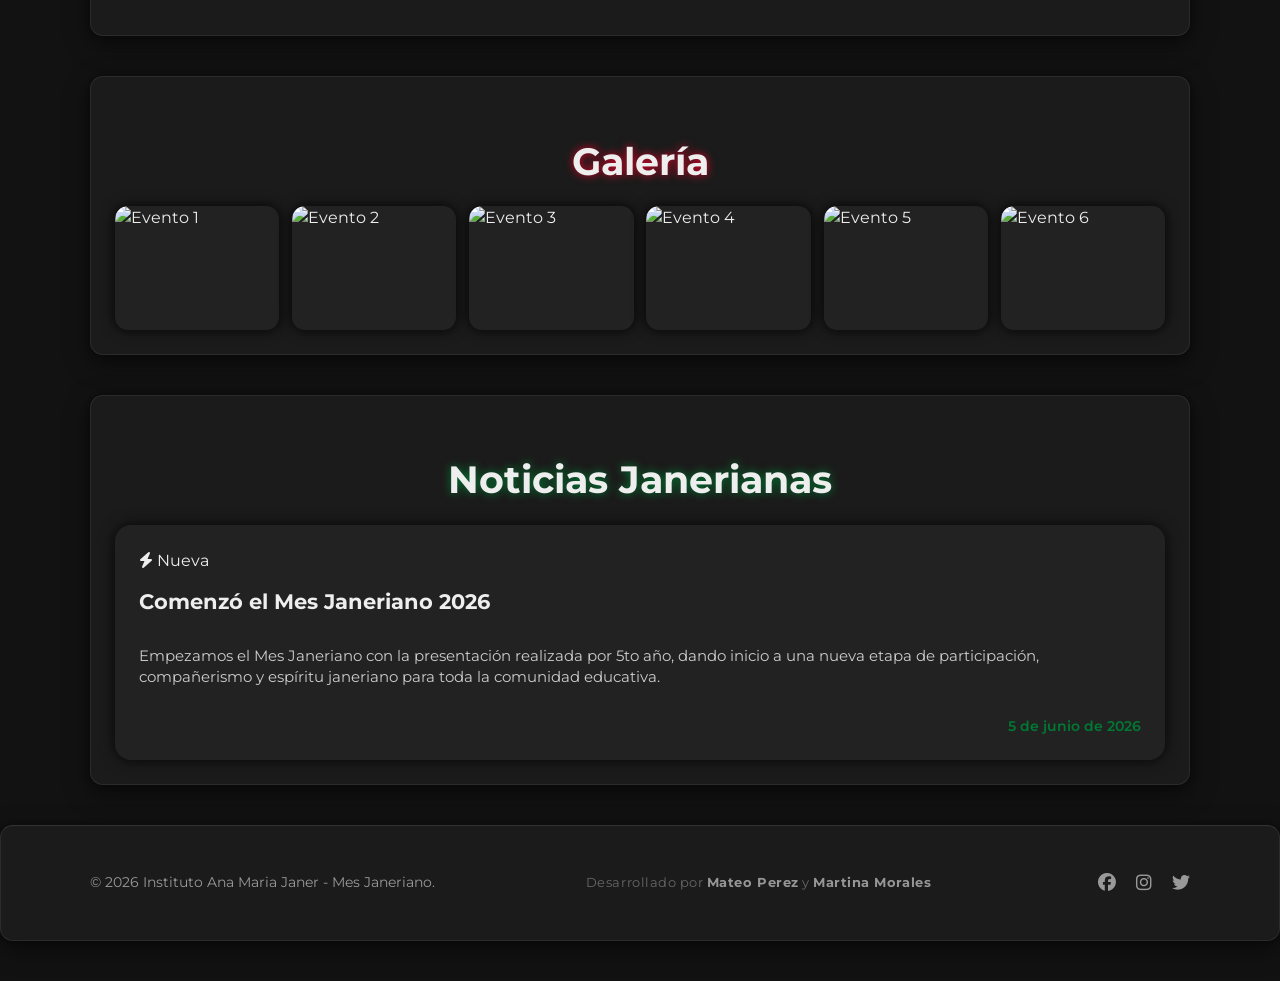
==== commit ee171a2a: "mejora visiual" ====
--- a/index.html
+++ b/index.html
@@ -110,7 +110,14 @@
           </div>
           <div class="form-group">
             <label for="curso">Año</label>
-            <input type="text" id="curso" name="curso" required placeholder="Ej: 3er Año" aria-required="true" />
+            <select id="curso" name="curso" required aria-required="true">
+              <option value="">Seleccionar año ▼</option>
+              <option value="1ro">1ro</option>
+              <option value="2do">2do</option>
+              <option value="3ro">3ro</option>
+              <option value="4to">4to</option>
+              <option value="5to">5to</option>
+            </select>
           </div>
           <div class="form-group">
             <label for="division">División</label>
@@ -138,28 +145,94 @@
       <h2>Calendario de Eventos</h2>
       <ul class="calendario-list">
         <li>
-          <span class="calendario-date">5 Julio</span>
-          <span class="calendario-event"><i class="fa-solid fa-futbol"></i> Fútbol</span>
-        </li>
-        <li>
-          <span class="calendario-date">8 Julio</span>
-          <span class="calendario-event"><i class="fa-solid fa-volleyball"></i> Vóley</span>
-        </li>
-        <li>
-          <span class="calendario-date">12 Julio</span>
-          <span class="calendario-event"><i class="fa-solid fa-hand-sparkles"></i> Handball</span>
-        </li>
-        <li>
-          <span class="calendario-date">15 Julio</span>
-          <span class="calendario-event"><i class="fa-solid fa-question"></i> Trivia</span>
-        </li>
-        <li>
-          <span class="calendario-date">20 Julio</span>
-          <span class="calendario-event"><i class="fa-solid fa-recycle"></i> Reciclaje</span>
-        </li>
-        <li>
-          <span class="calendario-date">25 Julio</span>
-          <span class="calendario-event"><i class="fa-solid fa-paint-roller"></i> Decoración de Aulas</span>
+          <div class="cal-date-badge">
+            <span class="cal-day">5</span>
+            <span class="cal-month">JUN</span>
+          </div>
+          <div class="cal-event-info">
+            <i class="fa-solid fa-music cal-icon"></i>
+            <span class="cal-event-name">Bingo Musical y Musidesafíos</span>
+          </div>
+        </li>
+        <li>
+          <div class="cal-date-badge">
+            <span class="cal-day">8</span>
+            <span class="cal-month">JUN</span>
+          </div>
+          <div class="cal-event-info">
+            <i class="fa-solid fa-paint-roller cal-icon"></i>
+            <span class="cal-event-name">Decoración de Aulas</span>
+          </div>
+        </li>
+        <li>
+          <div class="cal-date-badge">
+            <span class="cal-day">11</span>
+            <span class="cal-month">JUN</span>
+          </div>
+          <div class="cal-event-info">
+            <i class="fa-solid fa-totem-pole cal-icon"></i>
+            <span class="cal-event-name">Presentación del Tótem de la Casa</span>
+          </div>
+        </li>
+        <li>
+          <div class="cal-date-badge">
+            <span class="cal-day">11</span>
+            <span class="cal-month">JUN</span>
+          </div>
+          <div class="cal-event-info">
+            <i class="fa-solid fa-trophy cal-icon"></i>
+            <span class="cal-event-name">Desafíos de Salón</span>
+          </div>
+        </li>
+        <li>
+          <div class="cal-date-badge cal-deadline">
+            <span class="cal-day">13</span>
+            <span class="cal-month">JUN</span>
+          </div>
+          <div class="cal-event-info">
+            <i class="fa-solid fa-clock cal-icon cal-deadline-icon"></i>
+            <span class="cal-event-name">Fecha límite: envío del video del lema</span>
+          </div>
+        </li>
+        <li>
+          <div class="cal-date-badge">
+            <span class="cal-day">16</span>
+            <span class="cal-month">JUN</span>
+          </div>
+          <div class="cal-event-info">
+            <i class="fa-solid fa-film cal-icon"></i>
+            <span class="cal-event-name">Presentación del video: "Un solo corazón para la misión"</span>
+          </div>
+        </li>
+        <li>
+          <div class="cal-date-badge cal-deadline">
+            <span class="cal-day">22</span>
+            <span class="cal-month">JUN</span>
+          </div>
+          <div class="cal-event-info">
+            <i class="fa-solid fa-heart cal-icon cal-deadline-icon"></i>
+            <span class="cal-event-name">Fecha límite: entrega de la colecta para el Cottolengo Don Orione</span>
+          </div>
+        </li>
+        <li>
+          <div class="cal-date-badge">
+            <span class="cal-day">22</span>
+            <span class="cal-month">JUN</span>
+          </div>
+          <div class="cal-event-info">
+            <i class="fa-solid fa-person-dancing cal-icon"></i>
+            <span class="cal-event-name">Just Dance Masivo</span>
+          </div>
+        </li>
+        <li>
+          <div class="cal-date-badge">
+            <span class="cal-day">30</span>
+            <span class="cal-month">JUN</span>
+          </div>
+          <div class="cal-event-info">
+            <i class="fa-solid fa-star cal-icon"></i>
+            <span class="cal-event-name">Show de Talentos</span>
+          </div>
         </li>
       </ul>
     </section>
@@ -192,20 +265,13 @@
     <section id="noticias" class="noticias-section container glass">
       <h2>Noticias Janerianas</h2>
       <div class="noticias-cards">
-        <article class="noticia-card">
-          <h3>Inicio de competencias deportivas</h3>
-          <p>Las actividades deportivas comenzaron con gran entusiasmo. Cervera dominó el fútbol inicial.</p>
-          <time datetime="2024-07-01">1 Julio 2024</time>
-        </article>
-        <article class="noticia-card">
-          <h3>Trivia educativa: resultados y ganadores</h3>
-          <p>Vall d'Ora se destacó en la trivia del día 8, acumulando puntos valiosos para el ranking.</p>
-          <time datetime="2024-07-08">8 Julio 2024</time>
-        </article>
-        <article class="noticia-card">
-          <h3>Jornada de reciclaje premiada</h3>
-          <p>El compromiso con el medio ambiente estuvo presente: Talarn lideró la jornada.</p>
-          <time datetime="2024-07-20">20 Julio 2024</time>
+        <article class="noticia-card noticia-card--featured">
+          <div class="noticia-badge">
+            <i class="fa-solid fa-bolt"></i> Nueva
+          </div>
+          <h3>Comenzó el Mes Janeriano 2026</h3>
+          <p>Empezamos el Mes Janeriano con la presentación realizada por 5to año, dando inicio a una nueva etapa de participación, compañerismo y espíritu janeriano para toda la comunidad educativa.</p>
+          <time datetime="2026-06-05">5 de junio de 2026</time>
         </article>
       </div>
     </section>
@@ -213,7 +279,7 @@
 
   <footer class="footer glass">
     <div class="container footer-container">
-      <p>© 2026 Instituto Secundario Católico - Mes Janeriano.</p>
+      <p>© 2026 Instituto Ana Maria Janer - Mes Janeriano.</p>
       <p class="footer-dev">Desarrollado por <strong>Mateo Perez</strong> y <strong>Martina Morales</strong></p>
       <div class="footer-icons">
         <a href="#" aria-label="Facebook"><i class="fab fa-facebook fa-lg"></i></a>
--- a/style.css
+++ b/style.css
@@ -30,7 +30,7 @@
 }
 
 .container {
-  width: min(90%, 1100px);
+  width: min(92%, 1100px);
   margin-inline: auto;
   padding-block: 1rem;
 }
@@ -39,6 +39,7 @@
 .glass {
   background: var(--gray-glass);
   backdrop-filter: blur(12px);
+  -webkit-backdrop-filter: blur(12px);
   border-radius: 0.8rem;
   box-shadow:
     0 0 8px rgba(0, 0, 0, 0.4),
@@ -48,7 +49,9 @@
   border: 1px solid rgba(255 255 255 / 0.07);
 }
 
-/* Navbar */
+/* =============================================
+   NAVBAR
+   ============================================= */
 .navbar {
   position: fixed;
   top: 0;
@@ -64,14 +67,18 @@
   align-items: center;
   justify-content: space-between;
   padding-block: 0.8rem;
+  flex-wrap: nowrap;
+  gap: 0.5rem;
 }
 
 .logo {
-  font-size: 1.5rem;
+  font-size: clamp(0.95rem, 3.5vw, 1.5rem);
   color: var(--text-light);
   text-decoration: none;
   letter-spacing: 0.12em;
   user-select: none;
+  white-space: nowrap;
+  flex-shrink: 0;
   text-shadow:
     0 0 8px var(--accent-glow-blue),
     0 0 15px var(--accent-glow-blue);
@@ -80,15 +87,18 @@
 .nav-links {
   list-style: none;
   display: flex;
-  gap: 2rem;
+  gap: 1.4rem;
+  margin: 0;
+  padding: 0;
 }
 
 .nav-links li a {
   color: var(--text-light);
   text-decoration: none;
-  font-size: 1rem;
+  font-size: 0.92rem;
   position: relative;
   transition: color 0.3s ease;
+  white-space: nowrap;
 }
 
 .nav-links li a::after {
@@ -113,6 +123,30 @@
   width: 100%;
 }
 
+/* Mobile nav open state */
+.nav-links.active {
+  display: flex;
+  flex-direction: column;
+  position: absolute;
+  top: 100%;
+  left: 0;
+  width: 100%;
+  background: rgba(18, 18, 18, 0.97);
+  backdrop-filter: blur(16px);
+  -webkit-backdrop-filter: blur(16px);
+  padding: 1rem 1.5rem 1.5rem;
+  gap: 1rem;
+  border-bottom: 1px solid rgba(255 255 255 / 0.1);
+  box-shadow: 0 8px 24px rgba(0, 0, 0, 0.6);
+  z-index: 9998;
+}
+
+.nav-links.active li a {
+  font-size: 1.1rem;
+  padding: 0.4rem 0;
+  display: block;
+}
+
 /* Menu toggle (mobile) */
 .menu-toggle {
   display: none;
@@ -123,6 +157,8 @@
   cursor: pointer;
   user-select: none;
   transition: color 0.3s ease;
+  padding: 0.3rem 0.5rem;
+  flex-shrink: 0;
 }
 
 .menu-toggle:focus-visible {
@@ -130,78 +166,87 @@
   outline: 2px solid var(--blue-intense);
 }
 
-/* Hero Section */
+/* =============================================
+   HERO SECTION — imagen estática
+   ============================================= */
 .hero-section {
   position: relative;
   height: 80vh;
+  min-height: 320px;
   display: flex;
   align-items: center;
   justify-content: center;
   text-align: center;
   color: var(--text-light);
   overflow: hidden;
-  margin-top: 56px; /* height navbar */
+  margin-top: 56px;
 }
 
 .hero-bg {
   position: absolute;
   inset: 0;
   overflow: hidden;
-  filter: brightness(0.45);
   z-index: -2;
 }
 
-.hero-bg video.hero-video {
+.hero-bg .hero-img {
   width: 100%;
   height: 100%;
   object-fit: cover;
+  object-position: center top;
+  display: block;
+  filter: brightness(0.48);
 }
 
 .hero-bg .overlay {
   position: absolute;
   inset: 0;
   background: linear-gradient(
-    135deg,
-    var(--blue-intense),
-    var(--red-intense),
-    var(--green-intense)
+    160deg,
+    rgba(0, 57, 140, 0.45) 0%,
+    rgba(180, 0, 30, 0.25) 50%,
+    rgba(0, 80, 40, 0.35) 100%
   );
-  opacity: 0.3;
-  animation: backgroundShift 12s infinite alternate ease-in-out;
-  mix-blend-mode: screen;
-  z-index: -1;
-}
-
-@keyframes backgroundShift {
-  0% {
-    filter: hue-rotate(0deg);
-  }
-  100% {
-    filter: hue-rotate(360deg);
-  }
+  animation: overlayShift 14s infinite alternate ease-in-out;
+  z-index: 1;
+}
+
+@keyframes overlayShift {
+  0%   { opacity: 0.7; filter: hue-rotate(0deg); }
+  100% { opacity: 0.9; filter: hue-rotate(30deg); }
+}
+
+.hero-content {
+  position: relative;
+  z-index: 2;
+  padding-inline: 1rem;
 }
 
 .hero-content h1 {
-  font-size: clamp(3rem, 7vw, 6rem);
+  font-size: clamp(2.2rem, 7vw, 6rem);
   letter-spacing: 0.2em;
   font-weight: 700;
   margin-bottom: 0.3rem;
   text-shadow:
     0 0 20px var(--accent-glow-blue),
-    0 0 40px var(--accent-glow-red);
+    0 0 40px var(--accent-glow-red),
+    0 2px 6px rgba(0,0,0,0.8);
 }
 
 .hero-content p {
-  font-size: clamp(1.25rem, 2vw, 2rem);
+  font-size: clamp(1rem, 2vw, 2rem);
   font-weight: 400;
   text-shadow:
-    0 0 8px var(--accent-glow-green);
-}
-
-/* Puntos Section */
+    0 0 8px var(--accent-glow-green),
+    0 2px 4px rgba(0,0,0,0.7);
+}
+
+/* =============================================
+   PUNTOS / RANKING
+   ============================================= */
 .puntos-section h2 {
   font-weight: 700;
-  font-size: clamp(2rem, 3vw, 2.5rem);
+  font-size: clamp(1.6rem, 3vw, 2.5rem);
   margin-bottom: 1rem;
   text-align: center;
   text-shadow: 0 0 8px var(--blue-intense);
@@ -209,18 +254,18 @@
 
 .puntos-cards {
   display: flex;
-  gap: 1.8rem;
+  gap: 1.5rem;
   justify-content: center;
   flex-wrap: wrap;
 }
 
 .puntos-card {
-  flex: 1 1 280px;
+  flex: 1 1 240px;
+  max-width: 100%;
   background: #222;
   border-radius: 1rem;
-  padding: 1.5rem;
-  box-shadow:
-    0 8px 20px rgba(0, 0, 0, 0.7);
+  padding: 1.25rem;
+  box-shadow: 0 8px 20px rgba(0, 0, 0, 0.7);
   cursor: default;
   transition: transform 0.3s ease, box-shadow 0.3s ease;
 }
@@ -236,21 +281,23 @@
 .team-header {
   display: flex;
   align-items: center;
-  gap: 1rem;
+  gap: 0.8rem;
   margin-bottom: 1rem;
   color: var(--text-light);
   text-shadow: 0 0 12px currentColor;
+  flex-wrap: nowrap;
 }
 
 .team-header h3 {
   text-transform: uppercase;
-  letter-spacing: 0.1em;
-  font-size: 1.3rem;
+  letter-spacing: 0.08em;
+  font-size: clamp(1rem, 2.5vw, 1.3rem);
   margin: 0;
+  word-break: break-word;
 }
 
 .points-number {
-  font-size: 3.5rem;
+  font-size: clamp(2.5rem, 6vw, 3.5rem);
   font-weight: 900;
   text-align: center;
   margin-bottom: 1rem;
@@ -262,7 +309,7 @@
 .points-bar-container {
   width: 100%;
   height: 15px;
-  background: #222;
+  background: #333;
   border-radius: 12px;
   overflow: hidden;
 }
@@ -270,16 +317,10 @@
 .points-bar {
   height: 100%;
   border-radius: 12px 0 0 12px;
-  box-shadow:
-    0 0 12px currentColor,
-    0 0 16px currentColor inset;
   transition: width 1.5s ease;
 }
 
-.cervera {
-  color: var(--blue-intense);
-}
-
+.cervera { color: var(--blue-intense); }
 .cervera-bar {
   background: linear-gradient(90deg, #0041a3, #296de8);
   box-shadow:
@@ -287,10 +328,7 @@
     0 0 18px var(--accent-glow-blue) inset;
 }
 
-.talar {
-  color: var(--red-intense);
-}
-
+.talar { color: var(--red-intense); }
 .talar-bar {
   background: linear-gradient(90deg, #b40010, #e8293b);
   box-shadow:
@@ -298,10 +336,7 @@
     0 0 18px var(--accent-glow-red) inset;
 }
 
-.valdora {
-  color: var(--green-intense);
-}
-
+.valdora { color: var(--green-intense); }
 .valdora-bar {
   background: linear-gradient(90deg, #005a23, #2ed97a);
   box-shadow:
@@ -309,14 +344,26 @@
     0 0 18px var(--accent-glow-green) inset;
 }
 
-/* Desafío del Día Section */
+/* =============================================
+   DESAFÍO DEL DÍA
+   ============================================= */
 .desafio-section h2 {
   font-weight: 700;
-  font-size: clamp(2rem, 3vw, 2.7rem);
+  font-size: clamp(1.4rem, 3.5vw, 2.7rem);
   margin-bottom: 1rem;
   text-align: center;
-  text-shadow:
-    0 0 10px var(--red-intense);
+  text-shadow: 0 0 10px var(--red-intense);
+}
+
+.desafio-dia-label {
+  text-align: center;
+  font-size: 0.95rem;
+  font-weight: 700;
+  letter-spacing: 0.12em;
+  text-transform: uppercase;
+  color: #f0c040;
+  margin-bottom: 0.5rem;
+  opacity: 0.85;
 }
 
 .desafio-content {
@@ -328,7 +375,7 @@
 }
 
 .pregunta {
-  font-size: 1.5rem;
+  font-size: clamp(1.05rem, 2.5vw, 1.5rem);
   font-weight: 700;
   background: var(--dark-gray);
   padding: 0.85rem 1.35rem;
@@ -338,20 +385,24 @@
   user-select: none;
 }
 
-/* Form */
+/* =============================================
+   FORMULARIO
+   ============================================= */
 form {
   background: #121212dd;
-  padding: 1rem 1.5rem 2rem;
+  padding: 1rem 1.25rem 2rem;
   border-radius: 1rem;
   box-shadow: 0 0 10px #000;
   display: flex;
   flex-direction: column;
   gap: 1rem;
+  width: 100%;
 }
 
 .form-group {
   display: flex;
   flex-direction: column;
+  width: 100%;
 }
 
 label {
@@ -363,14 +414,19 @@
 
 input[type="text"],
 select {
-  padding: 0.5rem 0.7rem;
+  padding: 0.65rem 0.8rem;
   border-radius: 0.4rem;
   border: none;
   font-size: 1rem;
   font-family: "Montserrat", sans-serif;
+  background: #1e1e1e;
+  color: var(--text-light);
   transition: box-shadow 0.3s ease;
   outline-offset: 2px;
   outline-color: transparent;
+  width: 100%;
+  -webkit-appearance: none;
+  appearance: none;
 }
 
 input[type="text"]:focus,
@@ -381,24 +437,59 @@
   color: var(--text-light);
 }
 
+select option {
+  background: #1e1e1e;
+  color: var(--text-light);
+}
+
+/* Equipo asignado automáticamente */
+.equipo-display {
+  font-size: 0.9rem;
+  font-weight: 700;
+  text-align: center;
+  padding: 0.5rem 0.8rem;
+  border-radius: 0.5rem;
+  background: rgba(255,255,255,0.05);
+  border: 1px solid rgba(255,255,255,0.08);
+  min-height: 2rem;
+  letter-spacing: 0.06em;
+  transition: color 0.3s ease, border-color 0.3s ease;
+  display: none;
+}
+
+.equipo-display.visible {
+  display: block;
+}
+
 .respuestas-group {
   display: flex;
-  gap: 1rem;
+  gap: 0.8rem;
   flex-wrap: wrap;
   justify-content: center;
   user-select: none;
+  border: none;
+  padding: 0;
+  margin: 0;
+}
+
+.respuestas-group legend {
+  font-weight: 600;
+  margin-bottom: 0.5rem;
+  color: var(--text-light);
+  width: 100%;
 }
 
 .respuestas-group label {
   font-weight: 600;
-  font-size: 1.1rem;
+  font-size: 1rem;
   cursor: pointer;
-  padding: 0.4rem 0.8rem;
+  padding: 0.5rem 0.9rem;
   border-radius: 0.5rem;
   background: #222;
   transition: background-color 0.3s ease, box-shadow 0.3s ease;
-  flex: 1 1 100px;
-  text-align: center;
+  flex: 1 1 120px;
+  text-align: center;
+  min-width: 100px;
 }
 
 input[type="radio"] {
@@ -411,11 +502,10 @@
     0 0 14px var(--team-glow, var(--accent-glow-blue)),
     0 0 22px var(--team-glow, var(--accent-glow-blue)) inset;
   color: #fefefe;
-  transition: background 0.25s ease, box-shadow 0.25s ease;
 }
 
 .respuestas-group label:hover {
-  background: rgba(255,255,255,0.1);
+  background: rgba(255, 255, 255, 0.1);
   color: #fefefe;
 }
 
@@ -425,17 +515,18 @@
   background: var(--red-intense);
   border: none;
   border-radius: 0.6rem;
-  font-size: 1.25rem;
+  font-size: 1.1rem;
   color: #fff;
   font-weight: 700;
   cursor: pointer;
   user-select: none;
-  box-shadow:
-    0 0 18px var(--accent-glow-red);
+  box-shadow: 0 0 18px var(--accent-glow-red);
   transition: background 0.3s ease, transform 0.2s ease;
   align-self: center;
   width: 100%;
   max-width: 300px;
+  touch-action: manipulation;
+  -webkit-tap-highlight-color: transparent;
 }
 
 .btn-primary:hover,
@@ -448,48 +539,65 @@
   outline: none;
 }
 
+.btn-primary:disabled {
+  opacity: 0.5;
+  cursor: not-allowed;
+  transform: none;
+  box-shadow: none;
+}
+
 .desafio-feedback {
   margin-top: 1rem;
   text-align: center;
   font-weight: 700;
-  font-size: 1.3rem;
+  font-size: clamp(0.95rem, 2.5vw, 1.2rem);
   min-height: 2.8rem;
   user-select: none;
 }
 
 .desafio-feedback.success {
-  color: var(--green-intense);
+  color: #4caf7d;
+  background: rgba(76, 175, 125, 0.12);
+  border: 1px solid rgba(76, 175, 125, 0.3);
+  border-radius: 8px;
+  padding: 0.75rem 1rem;
+  margin-top: 1rem;
   text-shadow: 0 0 14px var(--accent-glow-green);
   animation: popScale 0.5s ease forwards;
 }
 
 .desafio-feedback.error {
-  color: var(--red-intense);
+  color: #f85c5c;
+  background: rgba(248, 92, 92, 0.12);
+  border: 1px solid rgba(248, 92, 92, 0.3);
+  border-radius: 8px;
+  padding: 0.75rem 1rem;
+  margin-top: 1rem;
   text-shadow: 0 0 14px var(--accent-glow-red);
   animation: popScale 0.5s ease forwards;
 }
 
 .desafio-feedback.info {
-  color: var(--blue-intense);
-  text-shadow: 0 0 14px var(--accent-glow-blue);
+  color: #f0c040;
+  background: rgba(240, 192, 64, 0.10);
+  border: 1px solid rgba(240, 192, 64, 0.3);
+  border-radius: 8px;
+  padding: 0.75rem 1rem;
+  margin-top: 1rem;
   animation: popScale 0.5s ease forwards;
 }
 
 @keyframes popScale {
-  0% {
-    transform: scale(0.9);
-    opacity: 0;
-  }
-  100% {
-    transform: scale(1);
-    opacity: 1;
-  }
-}
-
-/* Calendario */
+  0%   { transform: scale(0.9); opacity: 0; }
+  100% { transform: scale(1);   opacity: 1; }
+}
+
+/* =============================================
+   CALENDARIO
+   ============================================= */
 .calendario-section h2 {
   font-weight: 700;
-  font-size: clamp(2rem, 3vw, 2.5rem);
+  font-size: clamp(1.6rem, 3vw, 2.5rem);
   margin-bottom: 1rem;
   color: var(--text-light);
   text-align: center;
@@ -499,68 +607,68 @@
 .calendario-list {
   list-style: none;
   padding: 0;
+  margin: 0;
   display: flex;
   flex-wrap: wrap;
   justify-content: center;
-  gap: 1.2rem;
+  gap: 1rem;
 }
 
 .calendario-list li {
   background: #222;
   border-radius: 1rem;
-  padding: 1rem 1.5rem;
-  width: 180px;
+  padding: 0.9rem 1.2rem;
+  min-width: 160px;
+  max-width: 100%;
   display: flex;
   justify-content: space-between;
   align-items: center;
-  box-shadow:
-    0 0 15px rgba(0, 0, 0, 0.7);
+  gap: 0.5rem;
+  box-shadow: 0 0 15px rgba(0, 0, 0, 0.7);
   cursor: default;
   transition: box-shadow 0.3s ease;
   user-select: none;
-}
-
-.calendario-list li:hover,
-.calendario-list li:focus-visible {
-  box-shadow:
-    0 0 22px var(--accent-glow-green);
+  flex: 1 1 160px;
+}
+
+.calendario-list li:hover {
+  box-shadow: 0 0 22px var(--accent-glow-green);
 }
 
 .calendario-date {
   font-weight: 700;
-  font-size: 1.2rem;
-  color: var(--text-light);
-  user-select: text;
+  font-size: 1rem;
+  color: var(--text-light);
+  white-space: nowrap;
 }
 
 .calendario-event {
   font-weight: 600;
-  font-size: 1rem;
+  font-size: 0.95rem;
   color: var(--green-intense);
   display: flex;
   align-items: center;
-  gap: 0.5rem;
-  user-select: text;
-}
-
-/* Valor del Día */
-.valor-section {
-  text-align: center;
-}
+  gap: 0.4rem;
+  text-align: right;
+}
+
+/* =============================================
+   VALOR DEL DÍA
+   ============================================= */
+.valor-section { text-align: center; }
 
 .valor-section h2 {
   font-weight: 700;
-  font-size: clamp(2rem, 3vw, 2.5rem);
+  font-size: clamp(1.6rem, 3vw, 2.5rem);
   margin-bottom: 0.5rem;
   text-shadow: 0 0 9px var(--accent-glow-blue);
 }
 
 .valor-name {
-  font-size: 2.5rem;
+  font-size: clamp(1.8rem, 5vw, 2.5rem);
   font-weight: 900;
   color: var(--blue-intense);
-  text-shadow:
-    0 0 16px var(--accent-glow-blue);
+  text-shadow: 0 0 16px var(--accent-glow-blue);
   letter-spacing: 0.1em;
   display: block;
   margin-bottom: 0.5rem;
@@ -568,18 +676,21 @@
 
 .valor-frase {
   font-style: italic;
-  font-size: 1.3rem;
+  font-size: clamp(1rem, 2.5vw, 1.3rem);
   max-width: 650px;
   margin-inline: auto;
   user-select: none;
   color: var(--text-light);
   text-shadow: 0 0 8px rgba(255 255 255 / 0.3);
-}
-
-/* Galería */
+  padding-inline: 0.5rem;
+}
+
+/* =============================================
+   GALERÍA
+   ============================================= */
 .galeria-section h2 {
   font-weight: 700;
-  font-size: clamp(2rem, 3vw, 2.5rem);
+  font-size: clamp(1.6rem, 3vw, 2.5rem);
   margin-bottom: 1rem;
   text-align: center;
   text-shadow: 0 0 8px var(--red-intense);
@@ -587,15 +698,14 @@
 
 .gallery-grid {
   display: grid;
-  grid-template-columns: repeat(auto-fit, minmax(160px, 1fr));
-  gap: 1rem;
+  grid-template-columns: repeat(auto-fit, minmax(140px, 1fr));
+  gap: 0.8rem;
 }
 
 .gallery-item {
   border-radius: 0.8rem;
   overflow: hidden;
-  box-shadow:
-    0 0 14px rgba(0, 0, 0, 0.9);
+  box-shadow: 0 0 14px rgba(0, 0, 0, 0.9);
   cursor: pointer;
   transition: transform 0.3s ease, box-shadow 0.3s ease;
   background: #222;
@@ -612,17 +722,17 @@
   border-radius: 0.8rem;
 }
 
-.gallery-item:hover,
-.gallery-item:focus-within {
+.gallery-item:hover {
   transform: scale(1.05);
-  box-shadow:
-    0 0 22px var(--accent-glow-red);
-}
-
-/* Noticias Section */
+  box-shadow: 0 0 22px var(--accent-glow-red);
+}
+
+/* =============================================
+   NOTICIAS
+   ============================================= */
 .noticias-section h2 {
   font-weight: 700;
-  font-size: clamp(2rem, 3vw, 2.5rem);
+  font-size: clamp(1.6rem, 3vw, 2.5rem);
   margin-bottom: 1rem;
   text-align: center;
   text-shadow: 0 0 10px var(--green-intense);
@@ -636,37 +746,33 @@
 }
 
 .noticia-card {
-  flex: 1 1 300px;
+  flex: 1 1 280px;
+  max-width: 100%;
   background: #222;
-  padding: 1.5rem 1.8rem;
+  padding: 1.5rem;
   border-radius: 1rem;
-  box-shadow:
-    0 0 15px rgba(0, 0, 0, 0.8);
+  box-shadow: 0 0 15px rgba(0, 0, 0, 0.8);
   cursor: default;
   display: flex;
   flex-direction: column;
-  gap: 1rem;
-  user-select: none;
+  gap: 0.8rem;
   transition: transform 0.3s ease, box-shadow 0.3s ease;
 }
 
-.noticia-card:hover,
-.noticia-card:focus-within {
+.noticia-card:hover {
   transform: translateY(-6px);
-  box-shadow:
-    0 0 28px var(--accent-glow-green);
+  box-shadow: 0 0 28px var(--accent-glow-green);
 }
 
 .noticia-card h3 {
   margin: 0;
-  font-size: 1.3rem;
-  font-weight: 700;
-  color: var(--text-light);
-  text-transform: capitalize;
+  font-size: clamp(1rem, 2.5vw, 1.3rem);
+  font-weight: 700;
+  color: var(--text-light);
 }
 
 .noticia-card p {
-  font-size: 1rem;
+  font-size: 0.95rem;
   color: #ccc;
   line-height: 1.4;
   flex-grow: 1;
@@ -676,33 +782,41 @@
   font-size: 0.85rem;
   font-weight: 600;
   color: var(--green-intense);
-  user-select: text;
   text-align: right;
 }
 
-/* Footer */
+/* =============================================
+   FOOTER
+   ============================================= */
 .footer {
   padding-block: 1rem;
   border-top: 1px solid rgba(255 255 255 / 0.1);
   text-align: center;
-  font-size: 0.95rem;
+  font-size: 0.9rem;
   color: #999;
   user-select: none;
-  display: flex;
-  flex-wrap: wrap;
+}
+
+.footer-container {
+  display: flex;
   justify-content: space-between;
   align-items: center;
-  gap: 0.6rem;
-}
-
-.footer-container {
-  display: flex;
-  justify-content: space-between;
-  align-items: center;
-  width: min(90%, 1100px);
+  width: min(92%, 1100px);
   margin-inline: auto;
   flex-wrap: wrap;
   gap: 0.7rem;
+}
+
+.footer-dev {
+  font-size: 0.82rem;
+  opacity: 0.6;
+  letter-spacing: 0.04em;
+  margin: 0;
+}
+
+.footer-dev strong {
+  opacity: 0.9;
+  color: #fff;
 }
 
 .footer-icons a {
@@ -710,287 +824,105 @@
   margin-left: 1rem;
   transition: color 0.3s ease;
   text-decoration: none;
-  user-select: none;
-}
-
-.footer-icons a:hover,
-.footer-icons a:focus-visible {
+}
+
+.footer-icons a:hover {
   color: var(--blue-intense);
-  outline: none;
   text-shadow: 0 0 8px var(--accent-glow-blue);
 }
 
-/* Scrollbar (modern) */
-body::-webkit-scrollbar {
-  width: 10px;
-}
-
-body::-webkit-scrollbar-track {
-  background: #121212;
-}
-
+/* =============================================
+   SCROLLBAR
+   ============================================= */
+body::-webkit-scrollbar { width: 10px; }
+body::-webkit-scrollbar-track { background: #121212; }
 body::-webkit-scrollbar-thumb {
   background-color: var(--blue-intense);
   border-radius: 10px;
   border: 2px solid #121212;
-  transition: background-color 0.3s ease;
-}
-
-body::-webkit-scrollbar-thumb:hover {
-  background-color: var(--red-intense);
-}
-
-/* Responsive */
+}
+body::-webkit-scrollbar-thumb:hover { background-color: var(--red-intense); }
+
+/* =============================================
+   RESPONSIVE — TABLET 900px
+   ============================================= */
 @media screen and (max-width: 900px) {
-  .nav-links {
-    display: none;
-  }
-  .menu-toggle {
-    display: block;
-  }
+  .nav-links { display: none; }
+  .nav-links.active { display: flex; }
+  .menu-toggle { display: block; }
 
   .puntos-cards {
     flex-direction: column;
-    gap: 2rem;
+    gap: 1.5rem;
   }
-}
-
-@media screen and (max-width: 540px) {
+  .puntos-card { flex: 1 1 auto; }
+
+  .noticias-cards { flex-direction: column; }
+  .noticia-card { flex: 1 1 auto; }
+}
+
+/* =============================================
+   RESPONSIVE — MÓVIL 600px
+   ============================================= */
+@media screen and (max-width: 600px) {
+  .glass {
+    padding: 1rem;
+    border-radius: 0.6rem;
+    margin-bottom: 1.5rem;
+  }
+
+  .hero-section { height: 65vh; min-height: 280px; }
+
   .hero-content h1 {
-    font-size: 3.8rem;
+    font-size: clamp(1.9rem, 9vw, 3.2rem);
+    letter-spacing: 0.08em;
   }
 
-  .hero-content p {
-    font-size: 1.3rem;
+  .hero-content p { font-size: 0.95rem; }
+
+  form { padding: 0.8rem 0.8rem 1.5rem; }
+
+  input[type="text"],
+  select {
+    font-size: 0.95rem;
+    padding: 0.65rem 0.7rem;
   }
 
-  .valor-name {
-    font-size: 1.8rem;
+  .respuestas-group label {
+    flex: 1 1 calc(50% - 0.4rem);
+    font-size: 0.88rem;
+    padding: 0.5rem 0.5rem;
+    min-width: 80px;
   }
-}
-
-/* =============================================
- DESAFÍO - DÍA LABEL
- ============================================= */
-.desafio-dia-label {
-text-align: center;
-font-size: 0.95rem;
-font-weight: 700;
-letter-spacing: 0.12em;
-text-transform: uppercase;
-color: var(--accent, #f0c040);
-margin-bottom: 0.5rem;
-opacity: 0.85;
-}
-
-/* =============================================
- ÚLTIMOS PARTICIPANTES
- ============================================= */
-.participantes-section {
-margin-top: 2.5rem;
-padding: 2rem 1.5rem;
-}
-
-.participantes-lista {
-display: flex;
-flex-direction: column;
-gap: 0.75rem;
-margin-top: 1.25rem;
-}
-
-.participante-item {
-display: flex;
-align-items: center;
-justify-content: space-between;
-background: rgba(255,255,255,0.04);
-border-radius: 10px;
-padding: 0.75rem 1.1rem;
-transition: background 0.2s;
-gap: 1rem;
-}
-
-.participante-item:hover {
-background: rgba(255,255,255,0.08);
-}
-
-.participante-info {
-display: flex;
-flex-direction: column;
-gap: 0.15rem;
-}
-
-.participante-nombre {
-font-weight: 700;
-font-size: 1rem;
-color: #fff;
-}
-
-.participante-meta {
-font-size: 0.78rem;
-opacity: 0.6;
-color: #ddd;
-}
-
-.participante-equipo {
-font-weight: 700;
-font-size: 0.88rem;
-white-space: nowrap;
-display: flex;
-align-items: center;
-gap: 0.35rem;
-}
-
-.no-participantes {
-text-align: center;
-opacity: 0.5;
-font-style: italic;
-padding: 1rem 0;
-}
-
-/* =============================================
- FOOTER DEVELOPER CREDIT
- ============================================= */
-.footer-dev {
-font-size: 0.82rem;
-opacity: 0.6;
-letter-spacing: 0.04em;
-margin-top: 0.25rem;
-}
-
-.footer-dev strong {
-opacity: 0.9;
-color: #fff;
-}
-
-/* =============================================
- FEEDBACK STATES
- ============================================= */
-.desafio-feedback.success {
-color: #4caf7d;
-background: rgba(76,175,125,0.12);
-border: 1px solid rgba(76,175,125,0.3);
-border-radius: 8px;
-padding: 0.75rem 1rem;
-margin-top: 1rem;
-font-weight: 700;
-}
-
-.desafio-feedback.error {
-color: #f85c5c;
-background: rgba(248,92,92,0.12);
-border: 1px solid rgba(248,92,92,0.3);
-border-radius: 8px;
-padding: 0.75rem 1rem;
-margin-top: 1rem;
-font-weight: 700;
-}
-
-.desafio-feedback.info {
-color: #f0c040;
-background: rgba(240,192,64,0.10);
-border: 1px solid rgba(240,192,64,0.3);
-border-radius: 8px;
-padding: 0.75rem 1rem;
-margin-top: 1rem;
-font-weight: 700;
-}
-
-/* =============================================
- BOTÓN MÚSICA — PREMIUM GLASSMORPHISM
- ============================================= */
-.music-toggle {
-display: flex;
-align-items: center;
-gap: 0.45rem;
-background: rgba(255, 255, 255, 0.06);
-border: 1px solid rgba(255, 255, 255, 0.12);
-border-radius: 10px;
-color: rgba(255, 255, 255, 0.55);
-font-family: inherit;
-font-size: 0.72rem;
-font-weight: 700;
-letter-spacing: 0.09em;
-text-transform: uppercase;
-padding: 0.42rem 0.85rem 0.42rem 0.7rem;
-cursor: pointer;
-transition:
-  background 0.25s ease,
-  color 0.25s ease,
-  border-color 0.25s ease,
-  box-shadow 0.25s ease,
-  transform 0.18s ease;
-white-space: nowrap;
-backdrop-filter: blur(10px);
--webkit-backdrop-filter: blur(10px);
-outline: none;
-position: relative;
-}
-
-.music-toggle:hover {
-background: rgba(255, 255, 255, 0.11);
-color: rgba(255, 255, 255, 0.9);
-border-color: rgba(255, 255, 255, 0.22);
-box-shadow:
-  0 0 0 1px rgba(255,255,255,0.05),
-  0 4px 16px rgba(0,0,0,0.3),
-  0 0 20px rgba(255,255,255,0.04);
-transform: translateY(-1px);
-}
-
-.music-toggle:focus-visible {
-outline: 2px solid rgba(255,255,255,0.3);
-outline-offset: 2px;
-}
-
-.music-toggle.music-on {
-background: rgba(41, 120, 255, 0.14);
-border-color: rgba(41, 120, 255, 0.35);
-color: #6aa8ff;
-box-shadow:
-  0 0 0 1px rgba(41,120,255,0.08),
-  0 0 18px rgba(41,120,255,0.18),
-  inset 0 1px 0 rgba(255,255,255,0.06);
-}
-
-.music-toggle.music-on:hover {
-background: rgba(41, 120, 255, 0.22);
-border-color: rgba(41, 120, 255, 0.5);
-color: #90c2ff;
-box-shadow:
-  0 0 0 1px rgba(41,120,255,0.12),
-  0 0 26px rgba(41,120,255,0.28),
-  0 4px 16px rgba(0,0,0,0.3);
-}
-
-.music-toggle i {
-font-size: 0.82rem;
-transition: transform 0.2s ease;
-}
-
-.music-toggle:hover i {
-transform: scale(1.1);
-}
-
-@media (max-width: 600px) {
-.music-toggle span {
-  display: none;
-}
-.music-toggle {
-  padding: 0.42rem 0.65rem;
-  border-radius: 8px;
-}
-}
-
-/* =============================================
- AVISO MINÚSCULAS
- ============================================= */
-.hint-minusculas {
-font-size: 0.72rem;
-font-weight: 500;
-letter-spacing: 0.06em;
-color: rgba(255, 255, 255, 0.32);
-text-align: center;
-margin-top: -0.25rem;
-text-transform: uppercase;
-user-select: none;
-}+
+  .btn-primary {
+    max-width: 100%;
+    font-size: 1rem;
+    padding: 0.85rem 1rem;
+  }
+
+  .calendario-list { flex-direction: column; }
+  .calendario-list li { flex: 1 1 auto; min-width: unset; width: 100%; }
+
+  .valor-name { font-size: 1.8rem; }
+
+  .gallery-grid { grid-template-columns: repeat(2, 1fr); }
+
+  .footer-container {
+    flex-direction: column;
+    text-align: center;
+    gap: 0.5rem;
+  }
+
+  .footer-icons a { margin: 0 0.5rem; }
+}
+
+/* =============================================
+   RESPONSIVE — MÓVIL PEQUEÑO 400px
+   ============================================= */
+@media screen and (max-width: 400px) {
+  .logo { font-size: 0.85rem; letter-spacing: 0.05em; }
+  .hero-content h1 { font-size: 1.9rem; }
+  .puntos-card { padding: 1rem; }
+  .gallery-grid { grid-template-columns: 1fr 1fr; }
+}
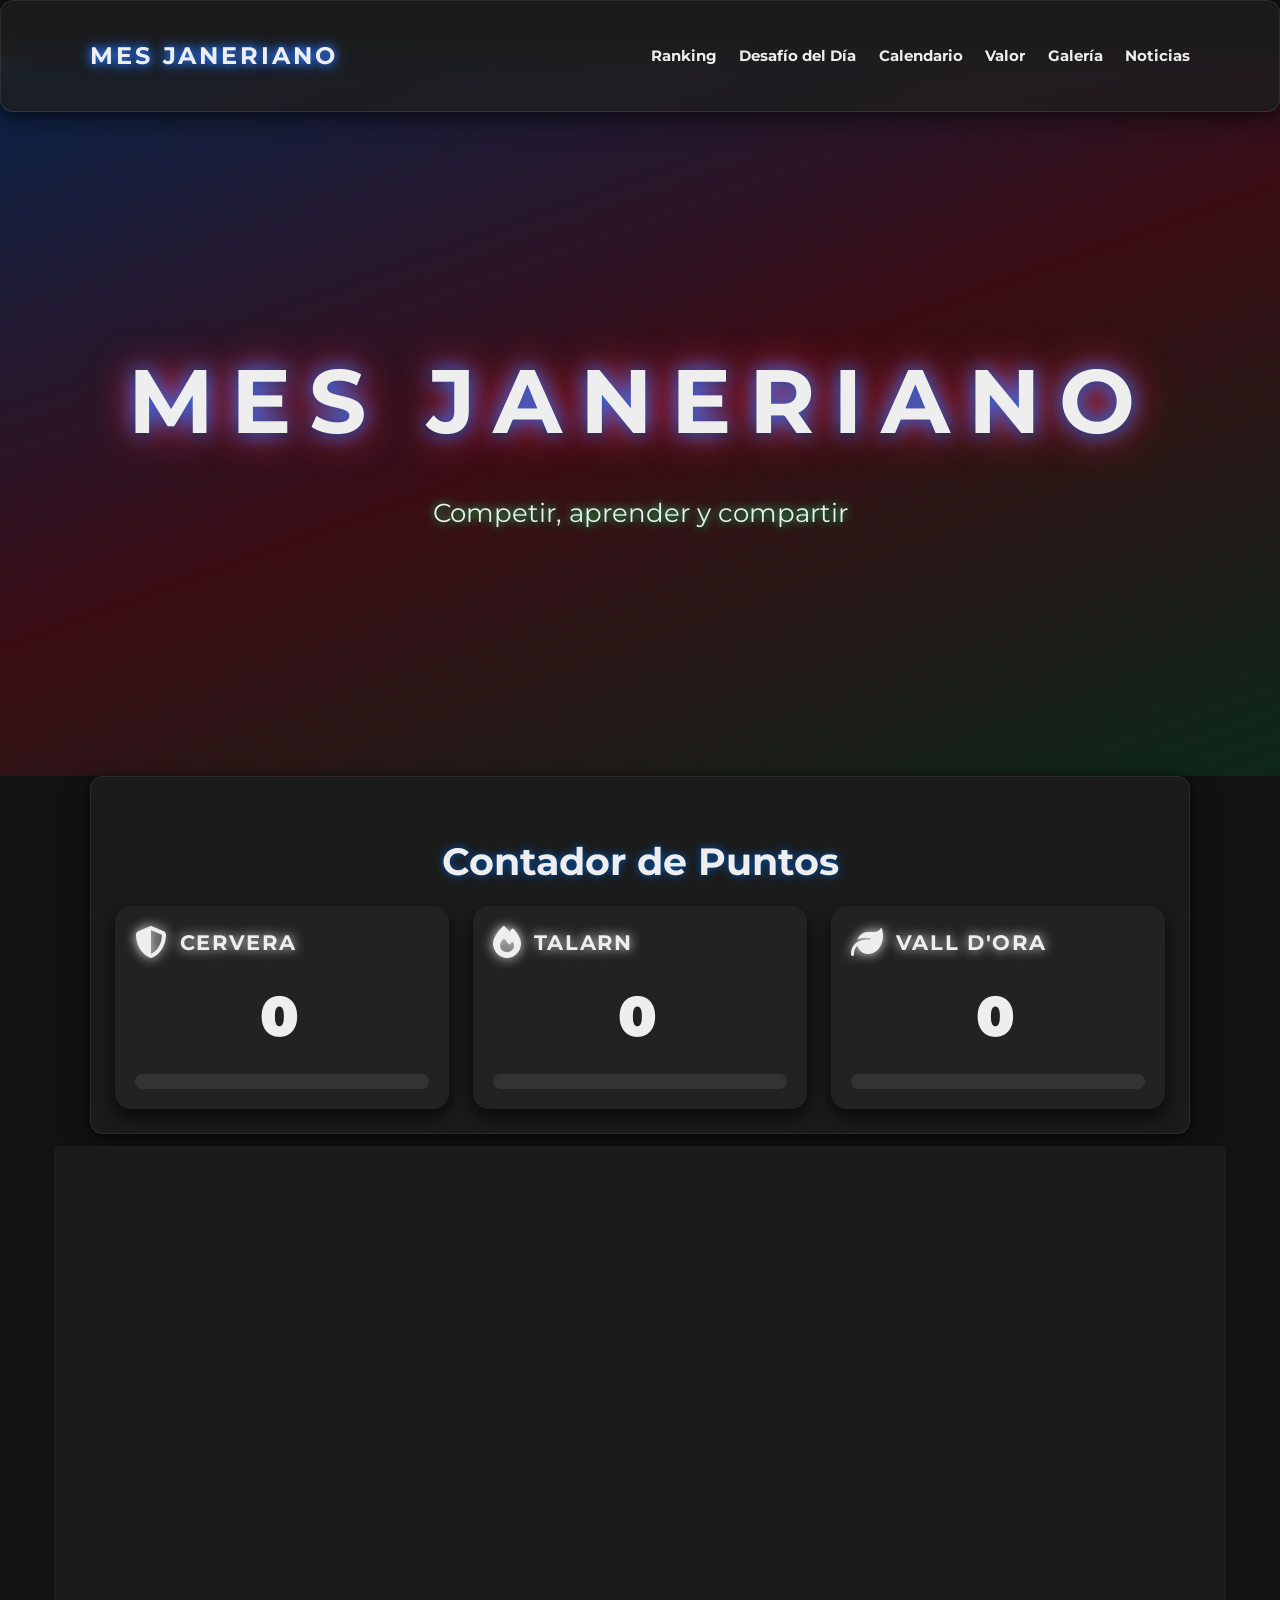
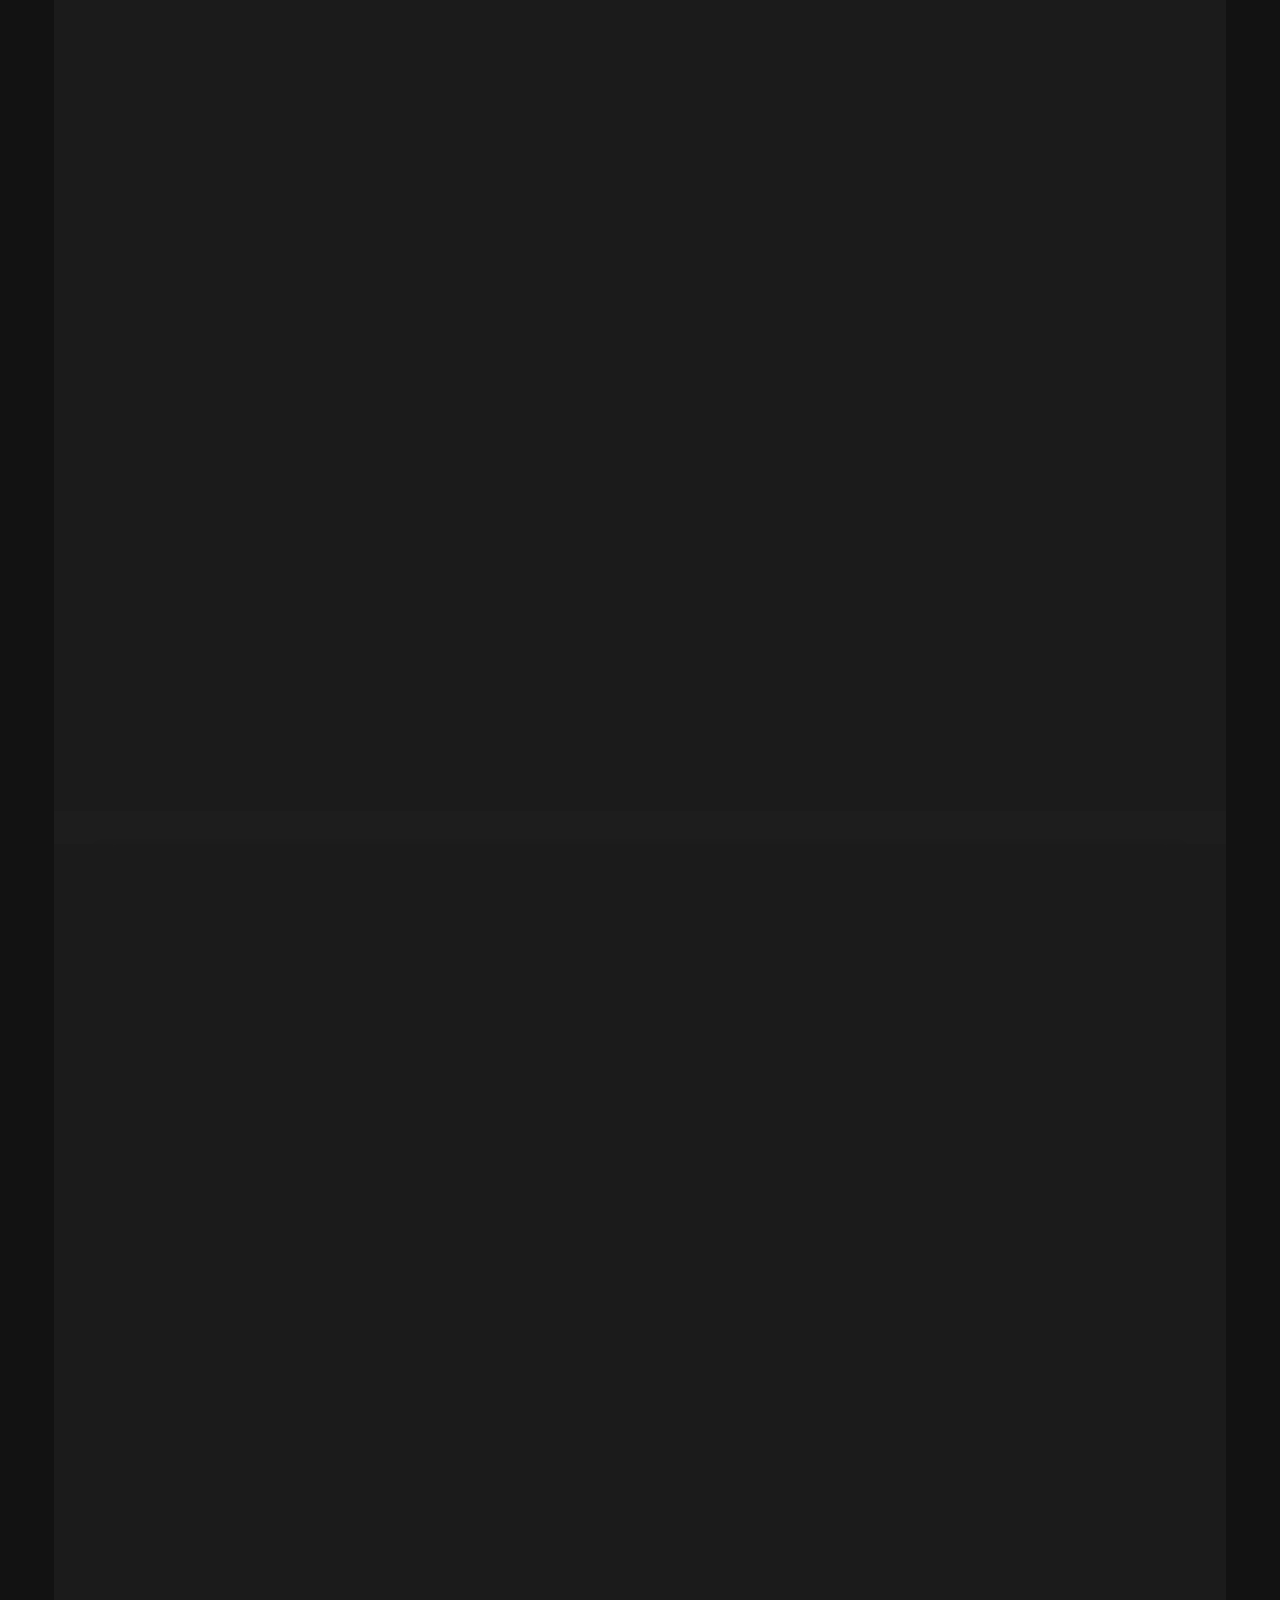
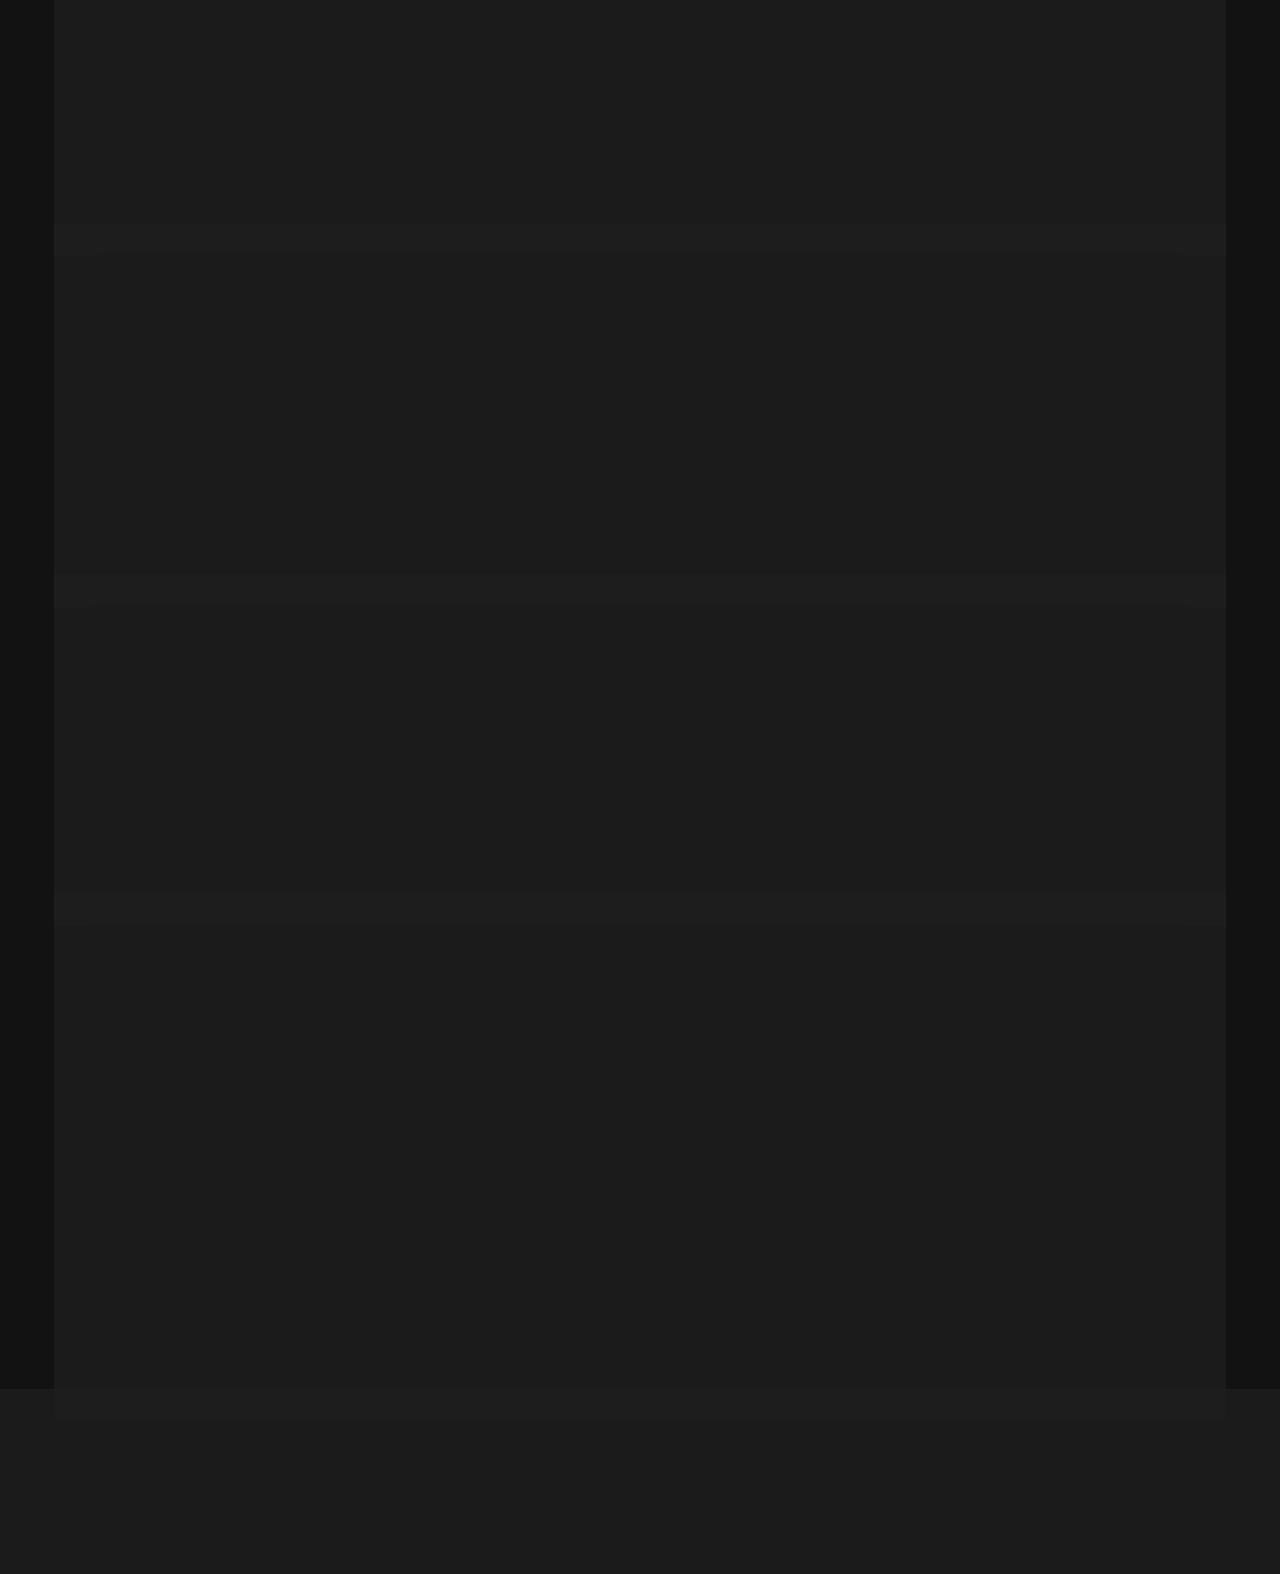
==== commit 52513274: "4.0" ====
--- a/index.html
+++ b/index.html
@@ -36,7 +36,7 @@
     </div>
   </nav>
 
-  <!-- Música de fondo: instrumental suave, ambiente escolar -->
+  <!-- Música de fondo -->
   <audio id="bgMusic" loop preload="none">
     <source src="https://upload.wikimedia.org/wikipedia/commons/5/58/Clair_de_lune_mp3.ogg" type="audio/ogg" />
     <source src="https://upload.wikimedia.org/wikipedia/commons/9/9e/Clair_de_lune_suite_bergamasque.mp3" type="audio/mpeg" />
@@ -144,16 +144,20 @@
     <section id="calendario" class="calendario-section container glass">
       <h2>Calendario de Eventos</h2>
       <ul class="calendario-list">
-        <li>
-          <div class="cal-date-badge">
+
+        <!-- EVENTO REALIZADO -->
+        <li class="cal-item-realizado">
+          <div class="cal-date-badge cal-badge-realizado">
             <span class="cal-day">5</span>
             <span class="cal-month">JUN</span>
           </div>
           <div class="cal-event-info">
-            <i class="fa-solid fa-music cal-icon"></i>
+            <i class="fa-solid fa-circle-check cal-icon cal-icon-realizado"></i>
             <span class="cal-event-name">Bingo Musical y Musidesafíos</span>
           </div>
-        </li>
+          <span class="cal-badge-tag realizado-tag"><i class="fa-solid fa-check"></i> Realizado</span>
+        </li>
+
         <li>
           <div class="cal-date-badge">
             <span class="cal-day">8</span>
@@ -164,16 +168,18 @@
             <span class="cal-event-name">Decoración de Aulas</span>
           </div>
         </li>
+
         <li>
           <div class="cal-date-badge">
             <span class="cal-day">11</span>
             <span class="cal-month">JUN</span>
           </div>
           <div class="cal-event-info">
-            <i class="fa-solid fa-totem-pole cal-icon"></i>
+            <i class="fa-solid fa-monument cal-icon"></i>
             <span class="cal-event-name">Presentación del Tótem de la Casa</span>
           </div>
         </li>
+
         <li>
           <div class="cal-date-badge">
             <span class="cal-day">11</span>
@@ -184,6 +190,7 @@
             <span class="cal-event-name">Desafíos de Salón</span>
           </div>
         </li>
+
         <li>
           <div class="cal-date-badge cal-deadline">
             <span class="cal-day">13</span>
@@ -194,6 +201,7 @@
             <span class="cal-event-name">Fecha límite: envío del video del lema</span>
           </div>
         </li>
+
         <li>
           <div class="cal-date-badge">
             <span class="cal-day">16</span>
@@ -204,6 +212,7 @@
             <span class="cal-event-name">Presentación del video: "Un solo corazón para la misión"</span>
           </div>
         </li>
+
         <li>
           <div class="cal-date-badge cal-deadline">
             <span class="cal-day">22</span>
@@ -214,6 +223,7 @@
             <span class="cal-event-name">Fecha límite: entrega de la colecta para el Cottolengo Don Orione</span>
           </div>
         </li>
+
         <li>
           <div class="cal-date-badge">
             <span class="cal-day">22</span>
@@ -224,6 +234,7 @@
             <span class="cal-event-name">Just Dance Masivo</span>
           </div>
         </li>
+
         <li>
           <div class="cal-date-badge">
             <span class="cal-day">30</span>
@@ -234,6 +245,7 @@
             <span class="cal-event-name">Show de Talentos</span>
           </div>
         </li>
+
       </ul>
     </section>
 
@@ -265,7 +277,9 @@
     <section id="noticias" class="noticias-section container glass">
       <h2>Noticias Janerianas</h2>
       <div class="noticias-cards">
-        <article class="noticia-card noticia-card--featured">
+
+        <!-- NOTICIA 1 -->
+        <article class="noticia-card">
           <div class="noticia-badge">
             <i class="fa-solid fa-bolt"></i> Nueva
           </div>
@@ -273,6 +287,17 @@
           <p>Empezamos el Mes Janeriano con la presentación realizada por 5to año, dando inicio a una nueva etapa de participación, compañerismo y espíritu janeriano para toda la comunidad educativa.</p>
           <time datetime="2026-06-05">5 de junio de 2026</time>
         </article>
+
+        <!-- NOTICIA 2 -->
+        <article class="noticia-card">
+          <div class="noticia-badge noticia-badge--gold">
+            <i class="fa-solid fa-trophy"></i> Destacado
+          </div>
+          <h3>Primer desafío completado</h3>
+          <p>Ya jugamos el primer juego del año. Talarn y Vall d'Ora dominaron el desafío consiguiendo 500 puntos cada uno, mientras que Cervera obtuvo 400 puntos.</p>
+          <time datetime="2026-06-08">8 de junio de 2026</time>
+        </article>
+
       </div>
     </section>
   </main>
--- a/style.css
+++ b/style.css
@@ -593,12 +593,12 @@
 }
 
 /* =============================================
-   CALENDARIO
+   CALENDARIO — rediseñado
    ============================================= */
 .calendario-section h2 {
   font-weight: 700;
   font-size: clamp(1.6rem, 3vw, 2.5rem);
-  margin-bottom: 1rem;
+  margin-bottom: 1.5rem;
   color: var(--text-light);
   text-align: center;
   text-shadow: 0 0 8px var(--green-intense);
@@ -609,47 +609,97 @@
   padding: 0;
   margin: 0;
   display: flex;
-  flex-wrap: wrap;
+  flex-direction: column;
+  gap: 0.75rem;
+}
+
+.calendario-list li {
+  background: #1c1c1c;
+  border-radius: 0.75rem;
+  padding: 0.85rem 1.2rem;
+  display: flex;
+  align-items: center;
+  gap: 1rem;
+  box-shadow: 0 2px 12px rgba(0, 0, 0, 0.5);
+  border-left: 3px solid var(--green-intense);
+  cursor: default;
+  transition: box-shadow 0.3s ease, transform 0.2s ease, border-color 0.3s ease;
+  user-select: none;
+  width: 100%;
+}
+
+.calendario-list li:hover {
+  box-shadow: 0 4px 20px rgba(0, 122, 51, 0.35);
+  transform: translateX(4px);
+  border-color: var(--accent-glow-green);
+}
+
+/* Fecha badge */
+.cal-date-badge {
+  display: flex;
+  flex-direction: column;
+  align-items: center;
   justify-content: center;
-  gap: 1rem;
-}
-
-.calendario-list li {
-  background: #222;
-  border-radius: 1rem;
-  padding: 0.9rem 1.2rem;
-  min-width: 160px;
-  max-width: 100%;
-  display: flex;
-  justify-content: space-between;
+  background: linear-gradient(135deg, #005a23, #2ed97a22);
+  border: 1px solid rgba(46, 217, 122, 0.25);
+  border-radius: 0.6rem;
+  min-width: 52px;
+  width: 52px;
+  height: 52px;
+  flex-shrink: 0;
+}
+
+.cal-date-badge.cal-deadline {
+  background: linear-gradient(135deg, #7a0010, #ff294f22);
+  border-color: rgba(255, 41, 79, 0.3);
+}
+
+.cal-day {
+  font-size: 1.3rem;
+  font-weight: 900;
+  color: var(--accent-glow-green);
+  line-height: 1;
+}
+
+.cal-date-badge.cal-deadline .cal-day {
+  color: var(--accent-glow-red);
+}
+
+.cal-month {
+  font-size: 0.6rem;
+  font-weight: 700;
+  letter-spacing: 0.1em;
+  color: #aaa;
+  text-transform: uppercase;
+}
+
+/* Evento info */
+.cal-event-info {
+  display: flex;
   align-items: center;
-  gap: 0.5rem;
-  box-shadow: 0 0 15px rgba(0, 0, 0, 0.7);
-  cursor: default;
-  transition: box-shadow 0.3s ease;
-  user-select: none;
-  flex: 1 1 160px;
-}
-
-.calendario-list li:hover {
-  box-shadow: 0 0 22px var(--accent-glow-green);
-}
-
-.calendario-date {
-  font-weight: 700;
-  font-size: 1rem;
-  color: var(--text-light);
-  white-space: nowrap;
-}
-
-.calendario-event {
+  gap: 0.75rem;
+  flex: 1;
+  min-width: 0;
+}
+
+.cal-icon {
+  font-size: 1.15rem;
+  color: var(--green-intense);
+  flex-shrink: 0;
+  width: 1.4rem;
+  text-align: center;
+}
+
+.cal-deadline-icon {
+  color: var(--accent-glow-red);
+}
+
+.cal-event-name {
   font-weight: 600;
-  font-size: 0.95rem;
-  color: var(--green-intense);
-  display: flex;
-  align-items: center;
-  gap: 0.4rem;
-  text-align: right;
+  font-size: clamp(0.88rem, 2vw, 0.98rem);
+  color: var(--text-light);
+  line-height: 1.35;
+  word-break: break-word;
 }
 
 /* =============================================
@@ -764,17 +814,57 @@
   box-shadow: 0 0 28px var(--accent-glow-green);
 }
 
+/* Featured single news card */
+.noticia-card--featured {
+  flex: 1 1 100%;
+  max-width: 720px;
+  margin-inline: auto;
+  background: linear-gradient(135deg, #1a1a2e 0%, #222 60%);
+  border: 1px solid rgba(0, 122, 51, 0.3);
+  padding: 2rem;
+  position: relative;
+  overflow: hidden;
+}
+
+.noticia-card--featured::before {
+  content: "";
+  position: absolute;
+  top: 0;
+  left: 0;
+  width: 4px;
+  height: 100%;
+  background: linear-gradient(180deg, var(--green-intense), var(--accent-glow-green));
+  border-radius: 4px 0 0 4px;
+}
+
+.noticia-badge {
+  display: inline-flex;
+  align-items: center;
+  gap: 0.4rem;
+  font-size: 0.75rem;
+  font-weight: 700;
+  letter-spacing: 0.1em;
+  text-transform: uppercase;
+  background: rgba(0, 122, 51, 0.25);
+  color: var(--accent-glow-green);
+  border: 1px solid rgba(47, 237, 123, 0.3);
+  border-radius: 2rem;
+  padding: 0.25rem 0.75rem;
+  align-self: flex-start;
+}
+
 .noticia-card h3 {
   margin: 0;
-  font-size: clamp(1rem, 2.5vw, 1.3rem);
-  font-weight: 700;
-  color: var(--text-light);
+  font-size: clamp(1.1rem, 3vw, 1.5rem);
+  font-weight: 700;
+  color: var(--text-light);
+  line-height: 1.3;
 }
 
 .noticia-card p {
-  font-size: 0.95rem;
+  font-size: clamp(0.9rem, 2vw, 1rem);
   color: #ccc;
-  line-height: 1.4;
+  line-height: 1.6;
   flex-grow: 1;
 }
 
@@ -901,8 +991,22 @@
     padding: 0.85rem 1rem;
   }
 
-  .calendario-list { flex-direction: column; }
-  .calendario-list li { flex: 1 1 auto; min-width: unset; width: 100%; }
+  .calendario-list li {
+    padding: 0.75rem 0.9rem;
+    gap: 0.75rem;
+  }
+
+  .cal-date-badge {
+    min-width: 46px;
+    width: 46px;
+    height: 46px;
+  }
+
+  .cal-day { font-size: 1.1rem; }
+
+  .cal-event-name { font-size: 0.85rem; }
+
+  .noticia-card--featured { padding: 1.25rem; }
 
   .valor-name { font-size: 1.8rem; }
 
@@ -925,4 +1029,13 @@
   .hero-content h1 { font-size: 1.9rem; }
   .puntos-card { padding: 1rem; }
   .gallery-grid { grid-template-columns: 1fr 1fr; }
-}
+
+  .cal-date-badge {
+    min-width: 42px;
+    width: 42px;
+    height: 42px;
+  }
+
+  .cal-day { font-size: 1rem; }
+  .cal-event-name { font-size: 0.82rem; }
+}
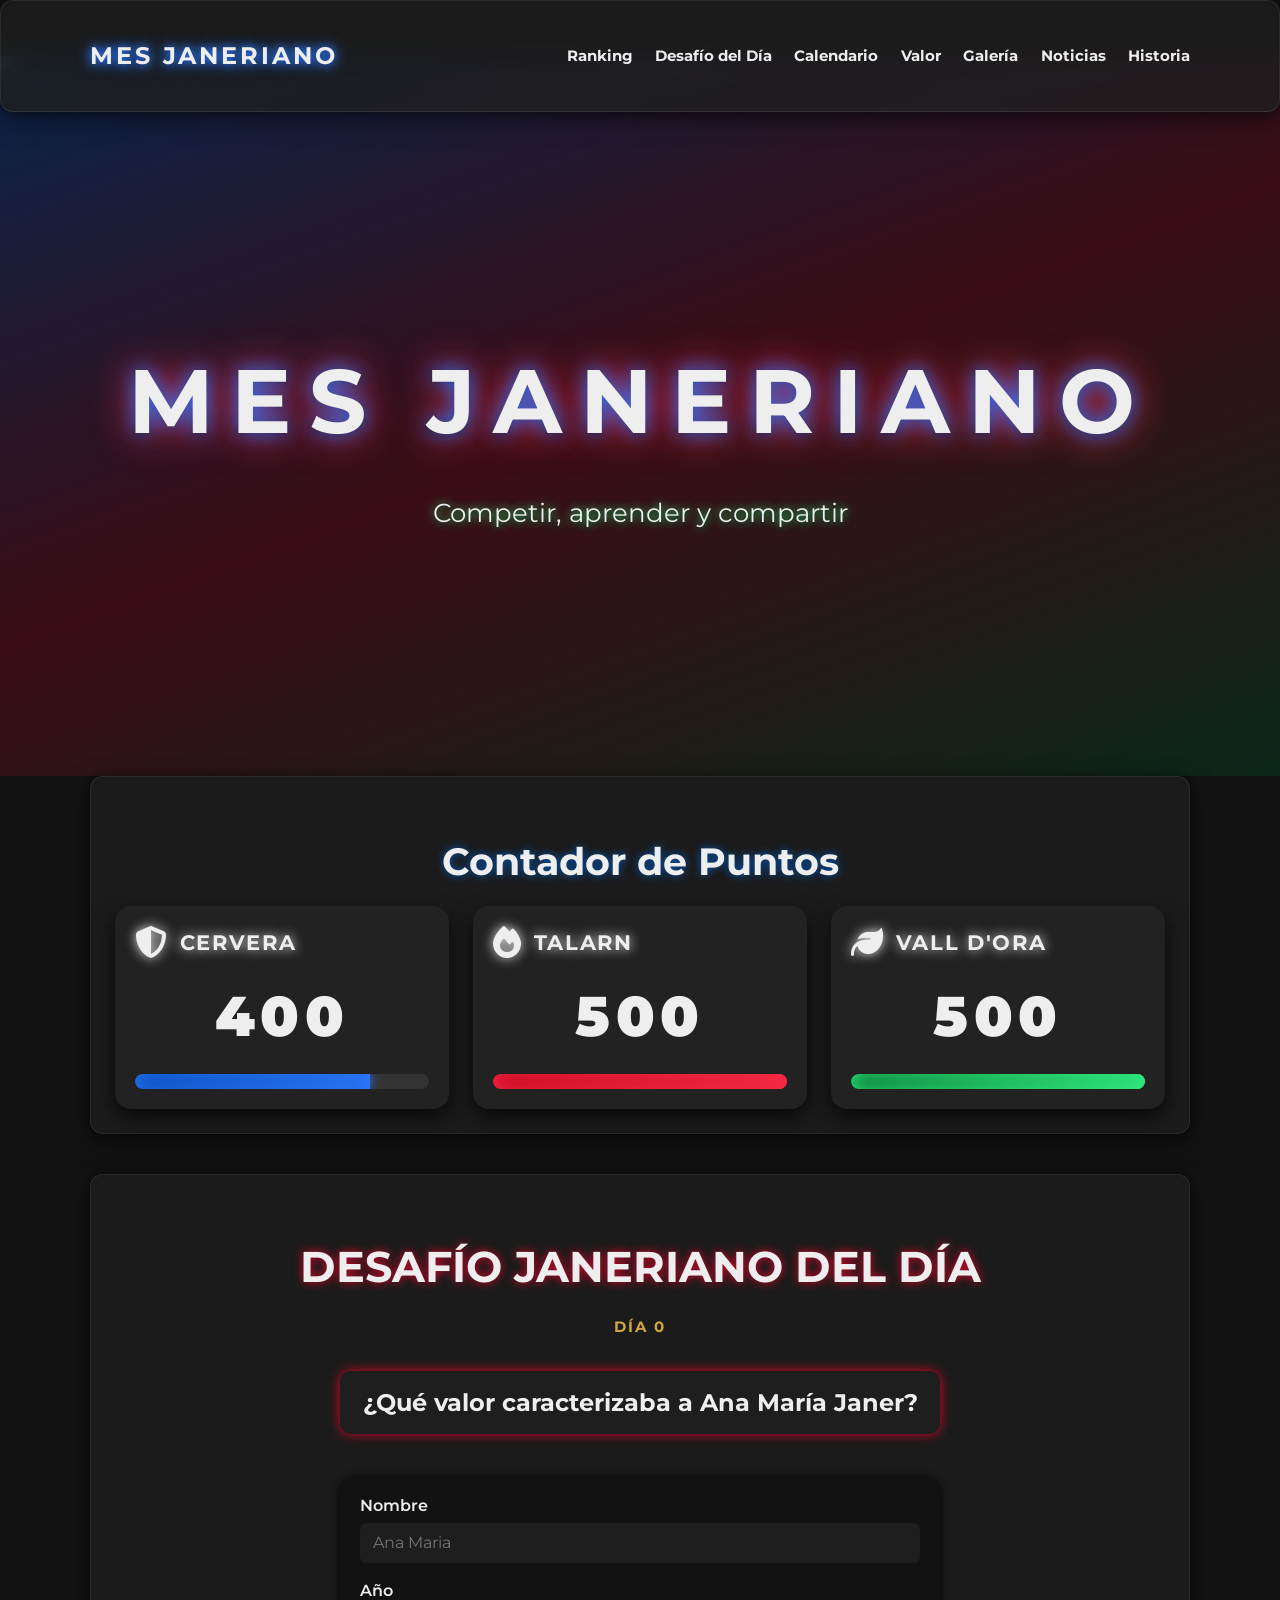
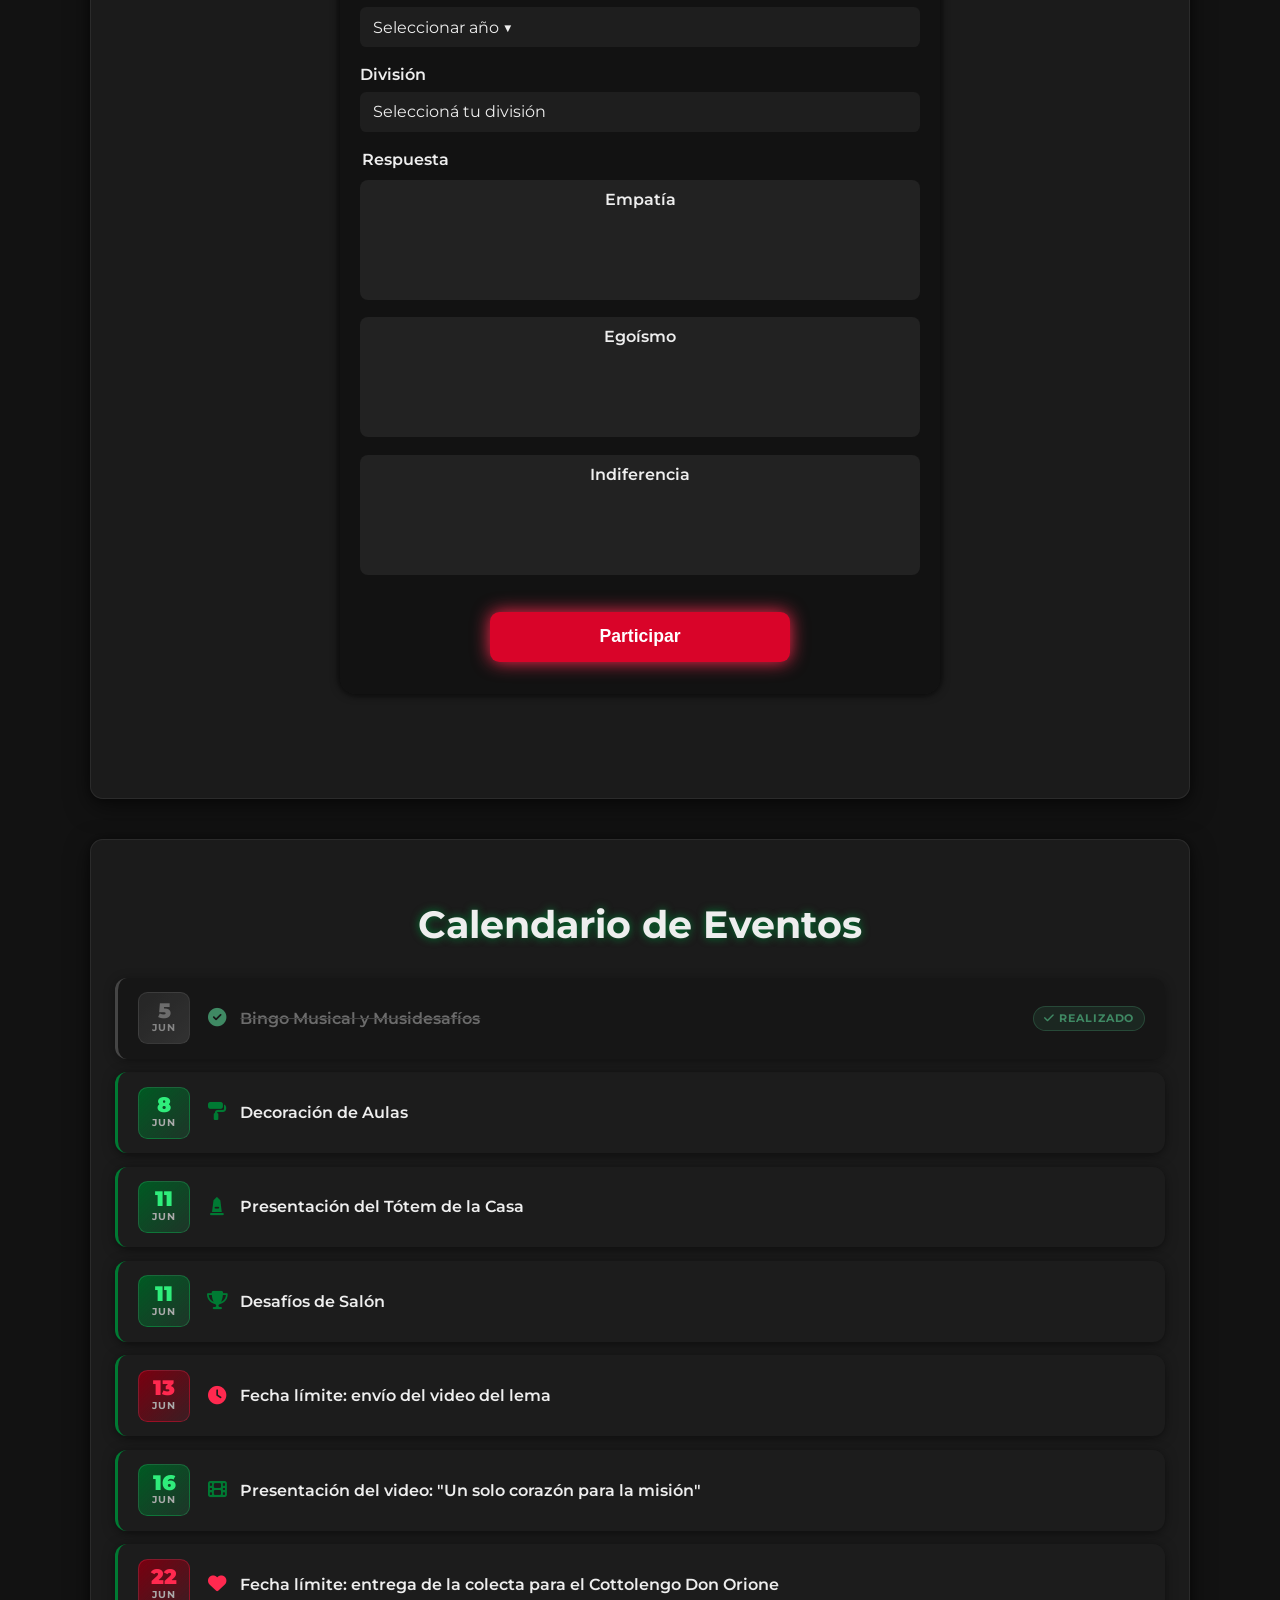
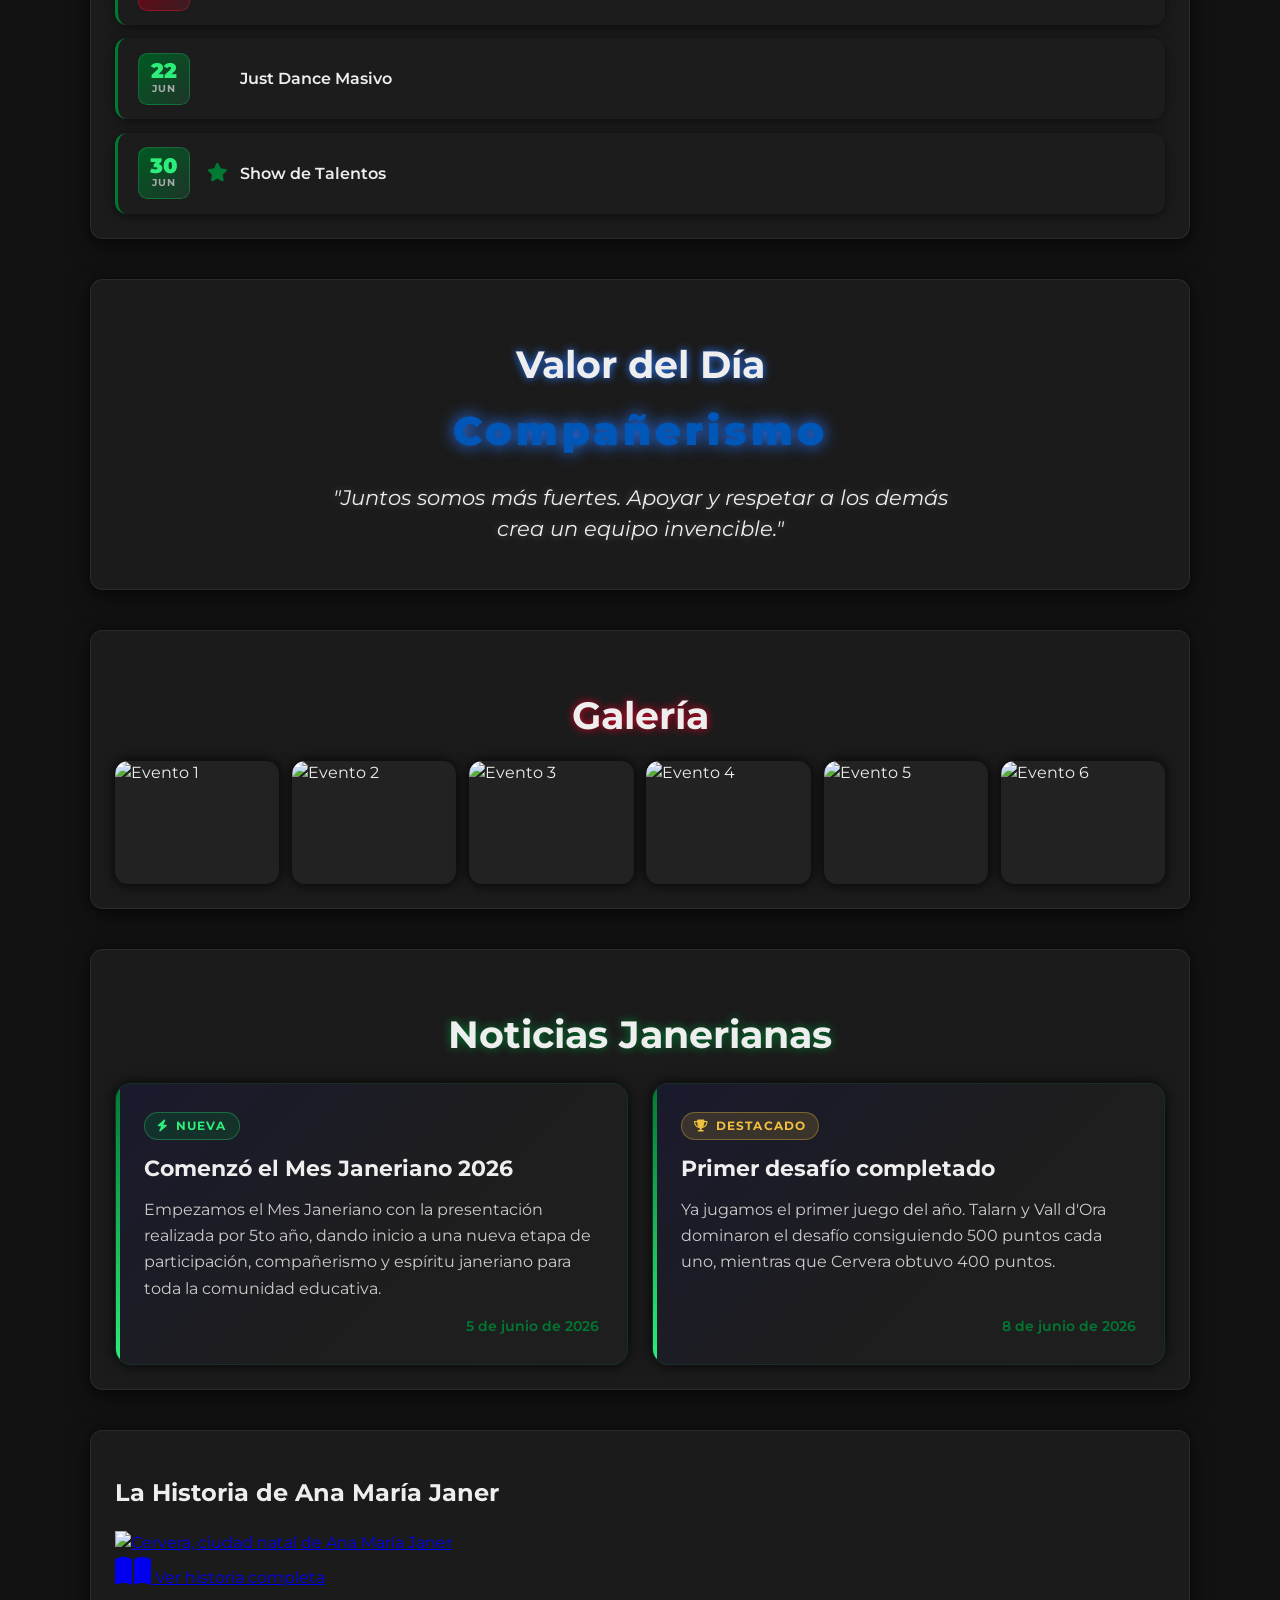
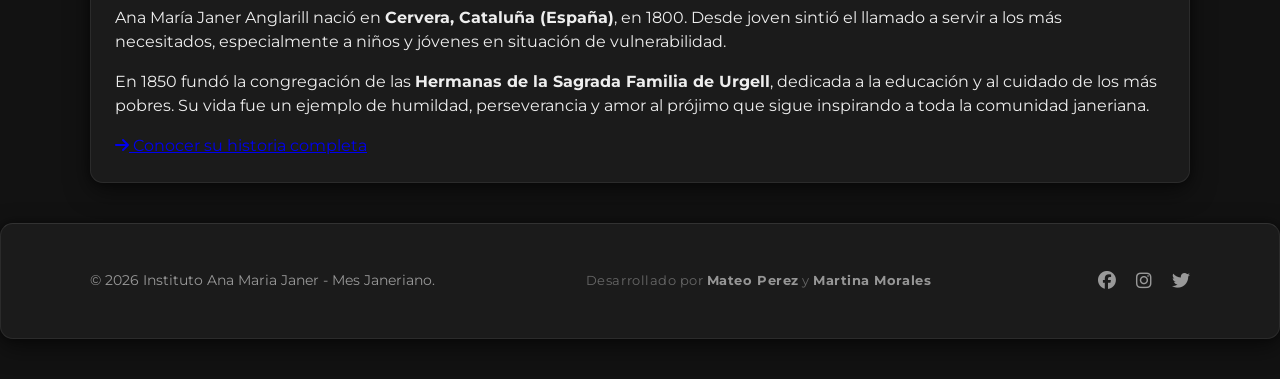
==== commit 0ab36a13: "5.0ç" ====
--- a/index.html
+++ b/index.html
@@ -29,6 +29,7 @@
         <li><a href="#valor-del-dia">Valor</a></li>
         <li><a href="#galeria">Galería</a></li>
         <li><a href="#noticias">Noticias</a></li>
+        <li><a href="#historia-janer">Historia</a></li>
       </ul>
       <button aria-label="Menu" id="menuToggle" class="menu-toggle">
         <i class="fa fa-bars"></i>
@@ -302,6 +303,41 @@
     </section>
   </main>
 
+    <!-- HISTORIA DE ANA MARÍA JANER -->
+    <section id="historia-janer" class="historia-section container glass">
+      <h2>La Historia de Ana María Janer</h2>
+      <div class="historia-content">
+        <a href="jorgeylicha/index.html" class="historia-img-link" aria-label="Ver la historia completa de Ana María Janer">
+          <div class="historia-img-wrapper">
+            <img
+              src="https://turismecervera.cat/wp-content/uploads/2025/04/2024_09_19_15_53_IMG_3974-scaled.jpg"
+              alt="Cervera, ciudad natal de Ana María Janer"
+              class="historia-img"
+            />
+            <div class="historia-img-overlay">
+              <i class="fa-solid fa-book-open fa-2x"></i>
+              <span>Ver historia completa</span>
+            </div>
+          </div>
+        </a>
+        <div class="historia-texto">
+          <p>
+            Ana María Janer Anglarill nació en <strong>Cervera, Cataluña (España)</strong>, en 1800.
+            Desde joven sintió el llamado a servir a los más necesitados, especialmente a niños y jóvenes
+            en situación de vulnerabilidad.
+          </p>
+          <p>
+            En 1850 fundó la congregación de las <strong>Hermanas de la Sagrada Familia de Urgell</strong>,
+            dedicada a la educación y al cuidado de los más pobres. Su vida fue un ejemplo de
+            humildad, perseverancia y amor al prójimo que sigue inspirando a toda la comunidad janeriana.
+          </p>
+          <a href="jorgeylicha/index.html" class="btn btn-historia">
+            <i class="fa-solid fa-arrow-right"></i> Conocer su historia completa
+          </a>
+        </div>
+      </div>
+    </section>
+
   <footer class="footer glass">
     <div class="container footer-container">
       <p>© 2026 Instituto Ana Maria Janer - Mes Janeriano.</p>
--- a/style.css
+++ b/style.css
@@ -167,7 +167,7 @@
 }
 
 /* =============================================
-   HERO SECTION — imagen estática
+   HERO SECTION
    ============================================= */
 .hero-section {
   position: relative;
@@ -593,7 +593,7 @@
 }
 
 /* =============================================
-   CALENDARIO — rediseñado
+   CALENDARIO
    ============================================= */
 .calendario-section h2 {
   font-weight: 700;
@@ -610,13 +610,13 @@
   margin: 0;
   display: flex;
   flex-direction: column;
-  gap: 0.75rem;
+  gap: 0.85rem;
 }
 
 .calendario-list li {
   background: #1c1c1c;
   border-radius: 0.75rem;
-  padding: 0.85rem 1.2rem;
+  padding: 0.9rem 1.25rem;
   display: flex;
   align-items: center;
   gap: 1rem;
@@ -626,6 +626,7 @@
   transition: box-shadow 0.3s ease, transform 0.2s ease, border-color 0.3s ease;
   user-select: none;
   width: 100%;
+  flex-wrap: nowrap;
 }
 
 .calendario-list li:hover {
@@ -703,6 +704,60 @@
 }
 
 /* =============================================
+   EVENTO REALIZADO — badge y estilos
+   ============================================= */
+.cal-item-realizado {
+  border-left: 3px solid #555 !important;
+  background: #161616 !important;
+  opacity: 0.75;
+}
+
+.cal-item-realizado:hover {
+  box-shadow: 0 4px 16px rgba(80, 80, 80, 0.3) !important;
+  transform: translateX(2px) !important;
+  border-color: #777 !important;
+}
+
+.cal-badge-realizado {
+  background: linear-gradient(135deg, #2a2a2a, #3a3a3a) !important;
+  border-color: rgba(120, 120, 120, 0.3) !important;
+}
+
+.cal-badge-realizado .cal-day {
+  color: #888 !important;
+}
+
+.cal-icon-realizado {
+  color: #4caf7d !important;
+}
+
+.cal-item-realizado .cal-event-name {
+  color: #888;
+  text-decoration: line-through;
+  text-decoration-color: #555;
+}
+
+.cal-badge-tag {
+  display: inline-flex;
+  align-items: center;
+  gap: 0.3rem;
+  font-size: 0.7rem;
+  font-weight: 700;
+  letter-spacing: 0.08em;
+  text-transform: uppercase;
+  border-radius: 2rem;
+  padding: 0.2rem 0.6rem;
+  white-space: nowrap;
+  flex-shrink: 0;
+}
+
+.realizado-tag {
+  background: rgba(76, 175, 125, 0.15);
+  color: #4caf7d;
+  border: 1px solid rgba(76, 175, 125, 0.35);
+}
+
+/* =============================================
    VALOR DEL DÍA
    ============================================= */
 .valor-section { text-align: center; }
@@ -783,50 +838,33 @@
 .noticias-section h2 {
   font-weight: 700;
   font-size: clamp(1.6rem, 3vw, 2.5rem);
-  margin-bottom: 1rem;
+  margin-bottom: 1.25rem;
   text-align: center;
   text-shadow: 0 0 10px var(--green-intense);
 }
 
 .noticias-cards {
-  display: flex;
+  display: grid;
+  grid-template-columns: repeat(auto-fit, minmax(280px, 1fr));
   gap: 1.5rem;
-  flex-wrap: wrap;
-  justify-content: center;
 }
 
 .noticia-card {
-  flex: 1 1 280px;
-  max-width: 100%;
-  background: #222;
-  padding: 1.5rem;
+  background: linear-gradient(135deg, #1a1a2e 0%, #1e1e1e 60%);
+  padding: 1.75rem;
   border-radius: 1rem;
   box-shadow: 0 0 15px rgba(0, 0, 0, 0.8);
   cursor: default;
   display: flex;
   flex-direction: column;
-  gap: 0.8rem;
+  gap: 0.85rem;
   transition: transform 0.3s ease, box-shadow 0.3s ease;
-}
-
-.noticia-card:hover {
-  transform: translateY(-6px);
-  box-shadow: 0 0 28px var(--accent-glow-green);
-}
-
-/* Featured single news card */
-.noticia-card--featured {
-  flex: 1 1 100%;
-  max-width: 720px;
-  margin-inline: auto;
-  background: linear-gradient(135deg, #1a1a2e 0%, #222 60%);
-  border: 1px solid rgba(0, 122, 51, 0.3);
-  padding: 2rem;
+  border: 1px solid rgba(0, 122, 51, 0.2);
   position: relative;
   overflow: hidden;
 }
 
-.noticia-card--featured::before {
+.noticia-card::before {
   content: "";
   position: absolute;
   top: 0;
@@ -837,6 +875,11 @@
   border-radius: 4px 0 0 4px;
 }
 
+.noticia-card:hover {
+  transform: translateY(-6px);
+  box-shadow: 0 0 28px var(--accent-glow-green);
+}
+
 .noticia-badge {
   display: inline-flex;
   align-items: center;
@@ -853,9 +896,15 @@
   align-self: flex-start;
 }
 
+.noticia-badge--gold {
+  background: rgba(240, 192, 64, 0.15);
+  color: #f0c040;
+  border-color: rgba(240, 192, 64, 0.35);
+}
+
 .noticia-card h3 {
   margin: 0;
-  font-size: clamp(1.1rem, 3vw, 1.5rem);
+  font-size: clamp(1.1rem, 3vw, 1.4rem);
   font-weight: 700;
   color: var(--text-light);
   line-height: 1.3;
@@ -864,8 +913,9 @@
 .noticia-card p {
   font-size: clamp(0.9rem, 2vw, 1rem);
   color: #ccc;
-  line-height: 1.6;
+  line-height: 1.65;
   flex-grow: 1;
+  margin: 0;
 }
 
 .noticia-card time {
@@ -947,8 +997,9 @@
   }
   .puntos-card { flex: 1 1 auto; }
 
-  .noticias-cards { flex-direction: column; }
-  .noticia-card { flex: 1 1 auto; }
+  .noticias-cards {
+    grid-template-columns: 1fr;
+  }
 }
 
 /* =============================================
@@ -993,7 +1044,8 @@
 
   .calendario-list li {
     padding: 0.75rem 0.9rem;
-    gap: 0.75rem;
+    gap: 0.6rem;
+    flex-wrap: wrap;
   }
 
   .cal-date-badge {
@@ -1003,10 +1055,15 @@
   }
 
   .cal-day { font-size: 1.1rem; }
-
   .cal-event-name { font-size: 0.85rem; }
 
-  .noticia-card--featured { padding: 1.25rem; }
+  .cal-badge-tag {
+    font-size: 0.65rem;
+    padding: 0.15rem 0.5rem;
+  }
+
+  .noticias-cards { grid-template-columns: 1fr; }
+  .noticia-card { padding: 1.25rem; }
 
   .valor-name { font-size: 1.8rem; }
 
@@ -1038,4 +1095,6 @@
 
   .cal-day { font-size: 1rem; }
   .cal-event-name { font-size: 0.82rem; }
-}
+
+  .cal-badge-tag { display: none; }
+}
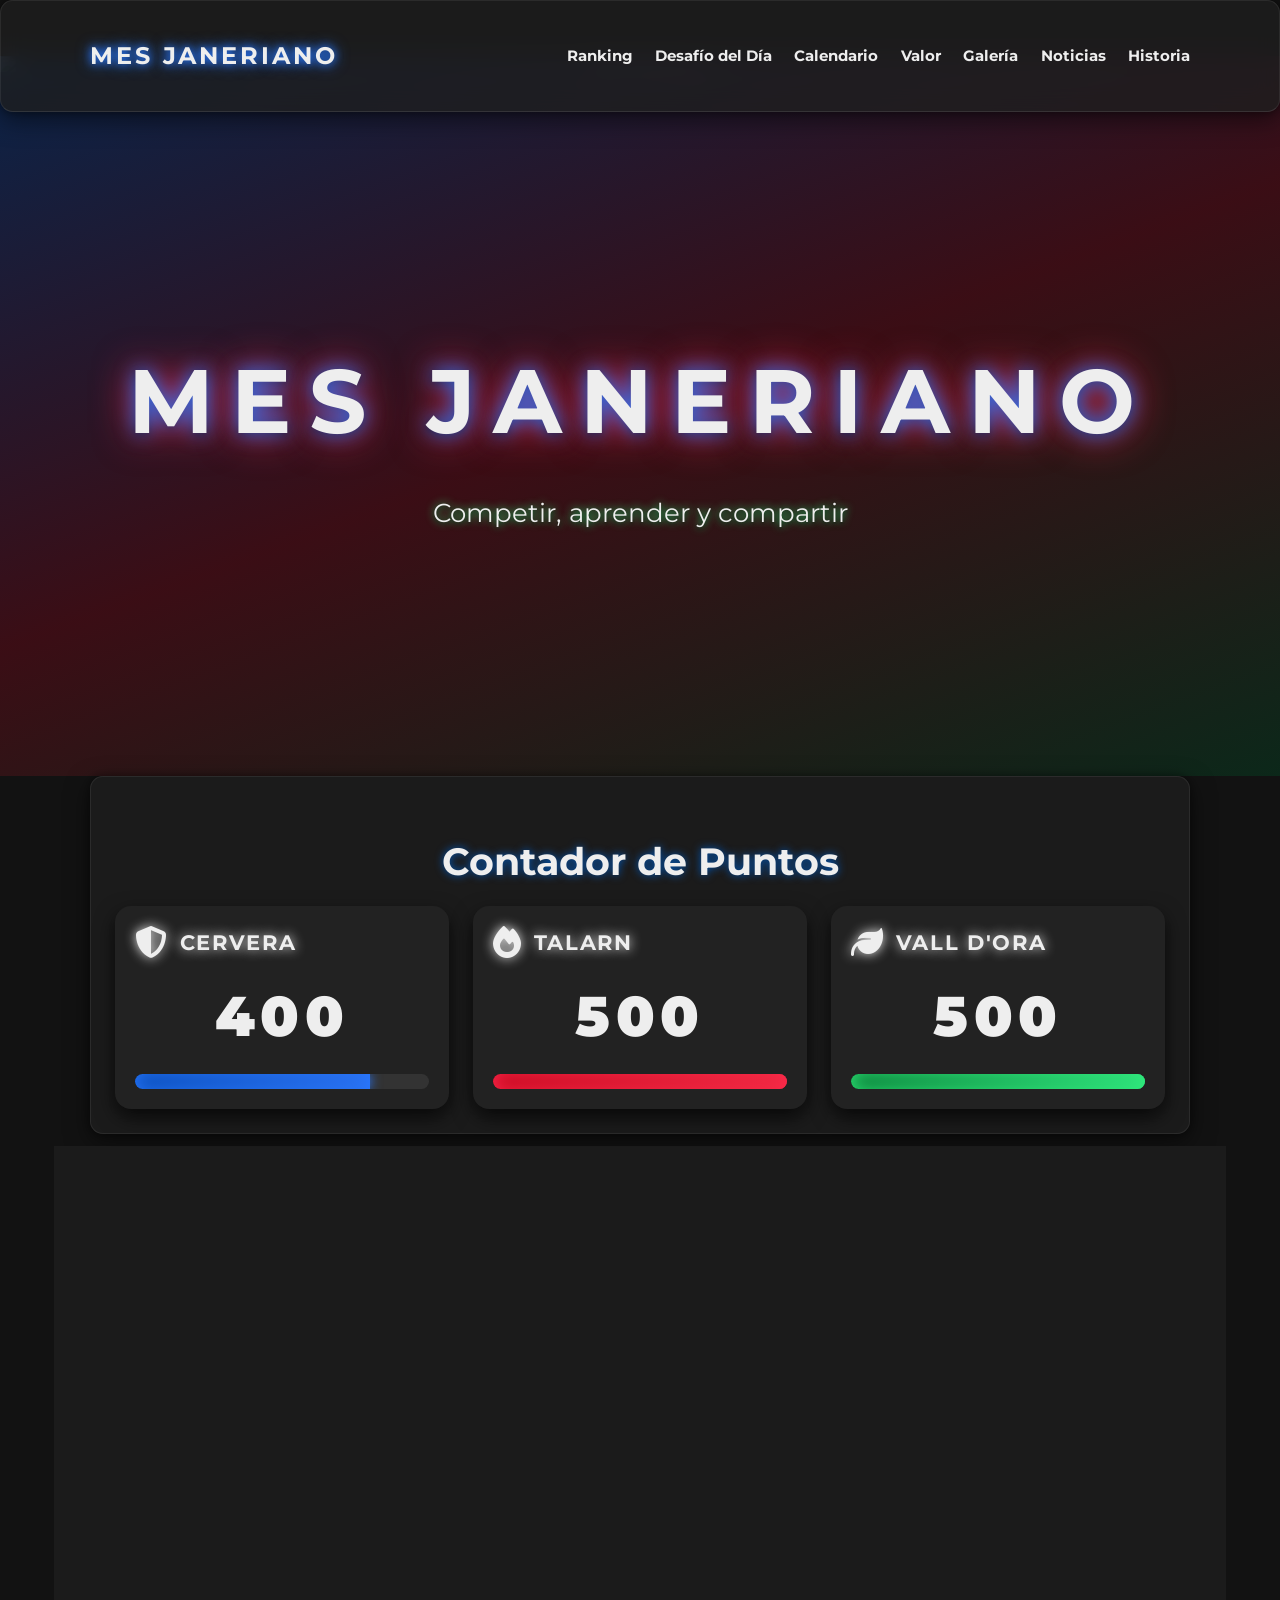
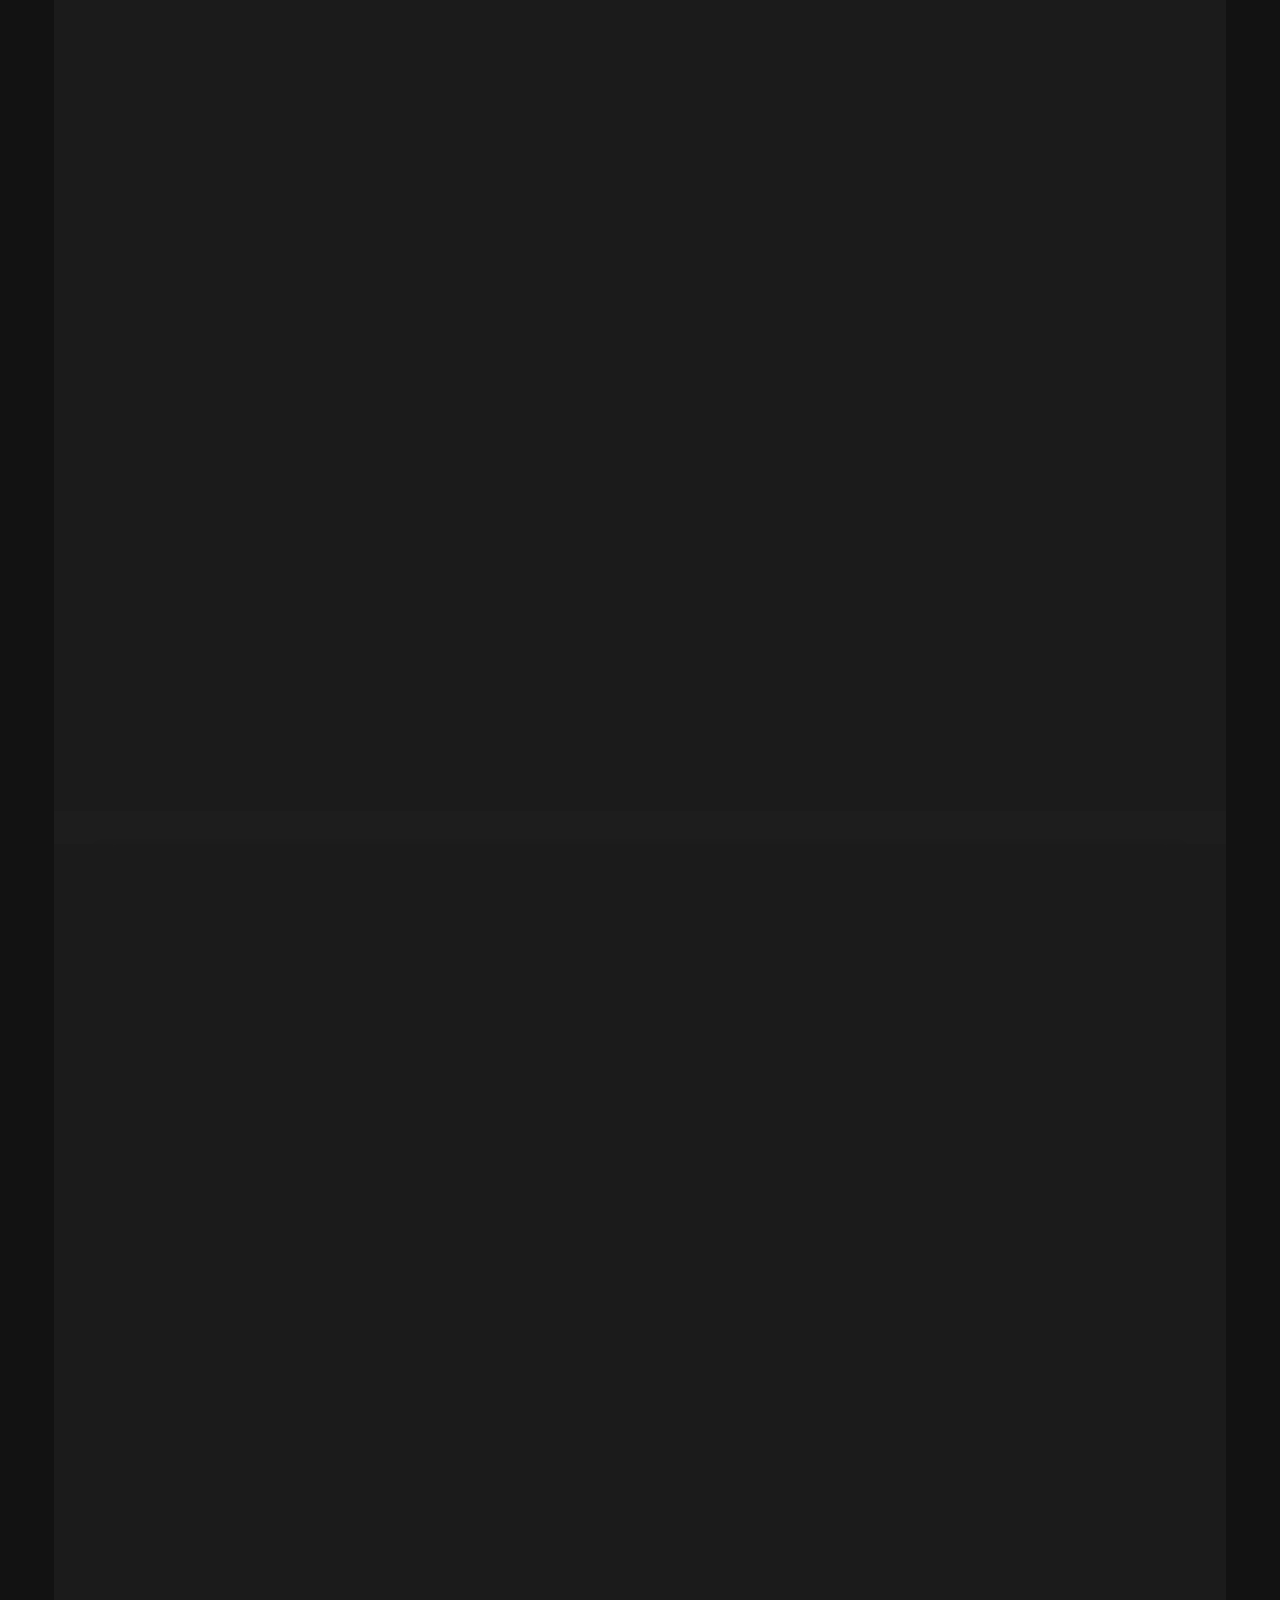
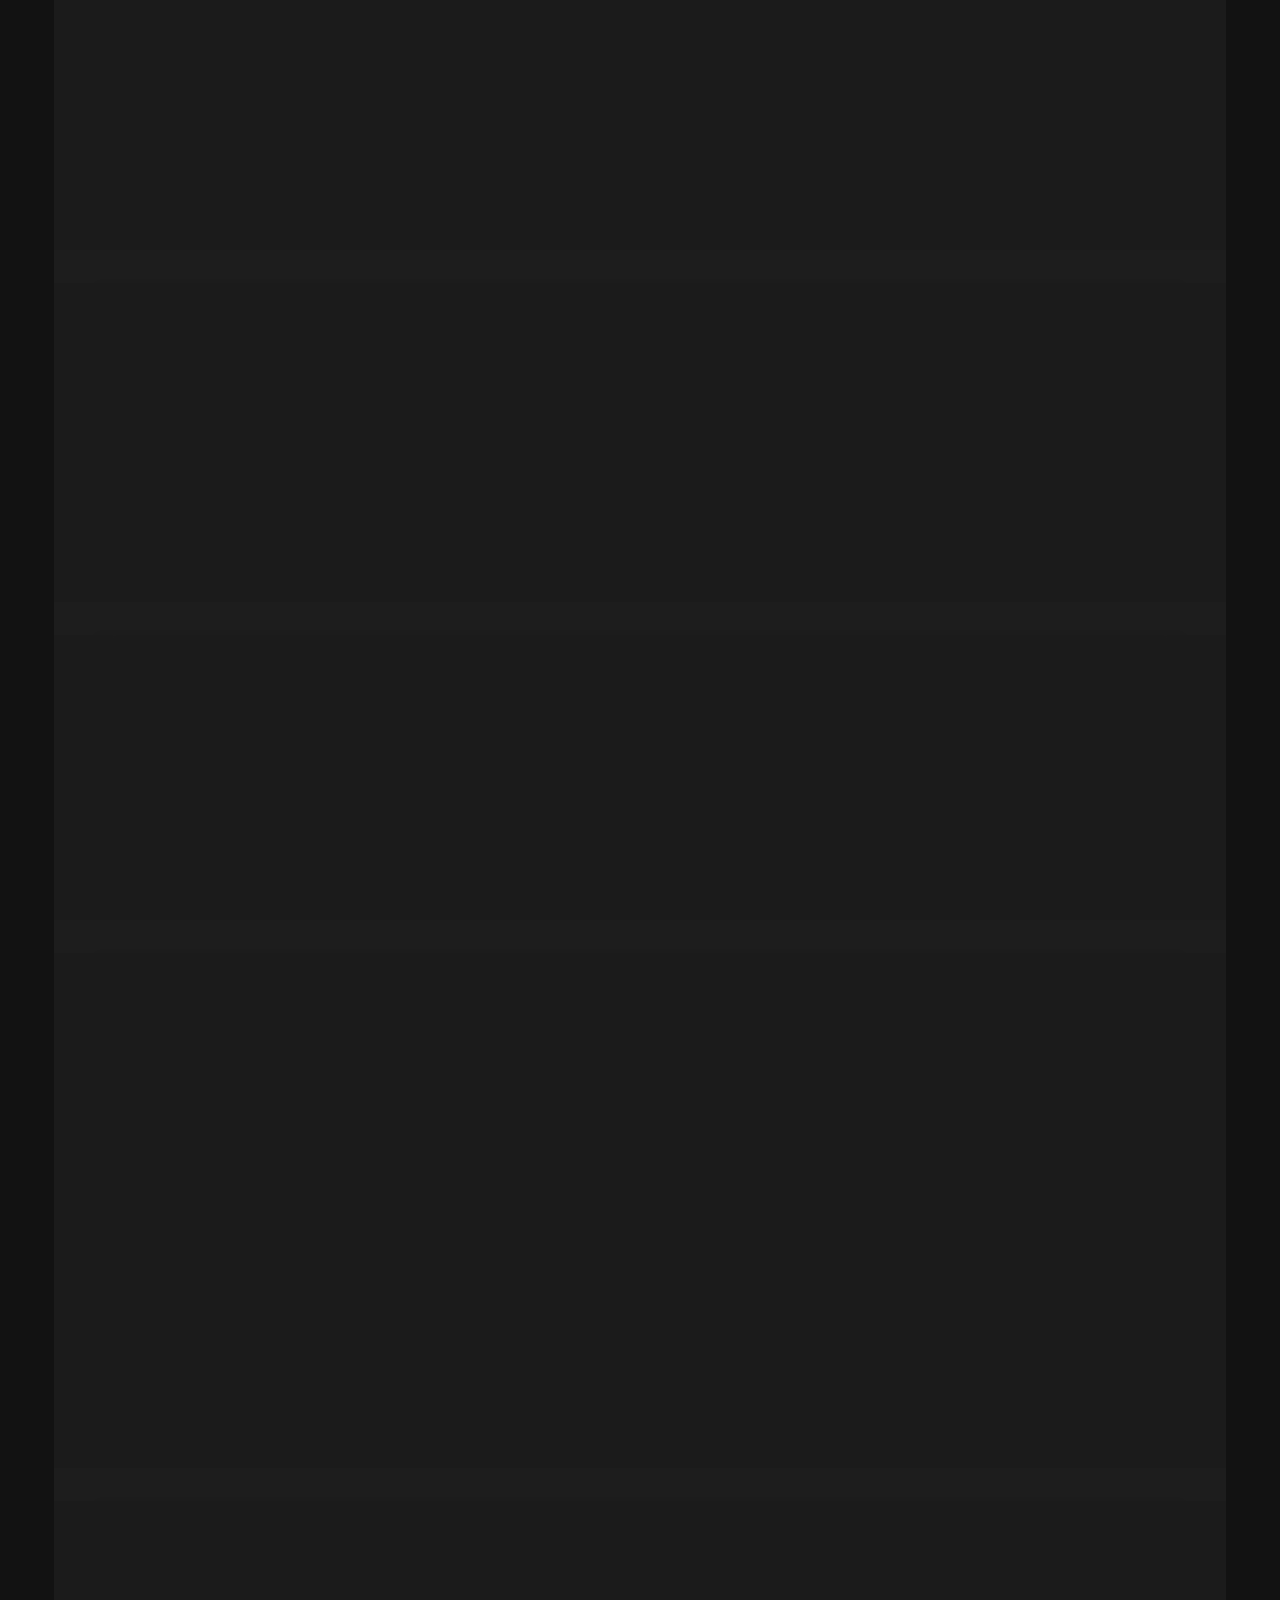
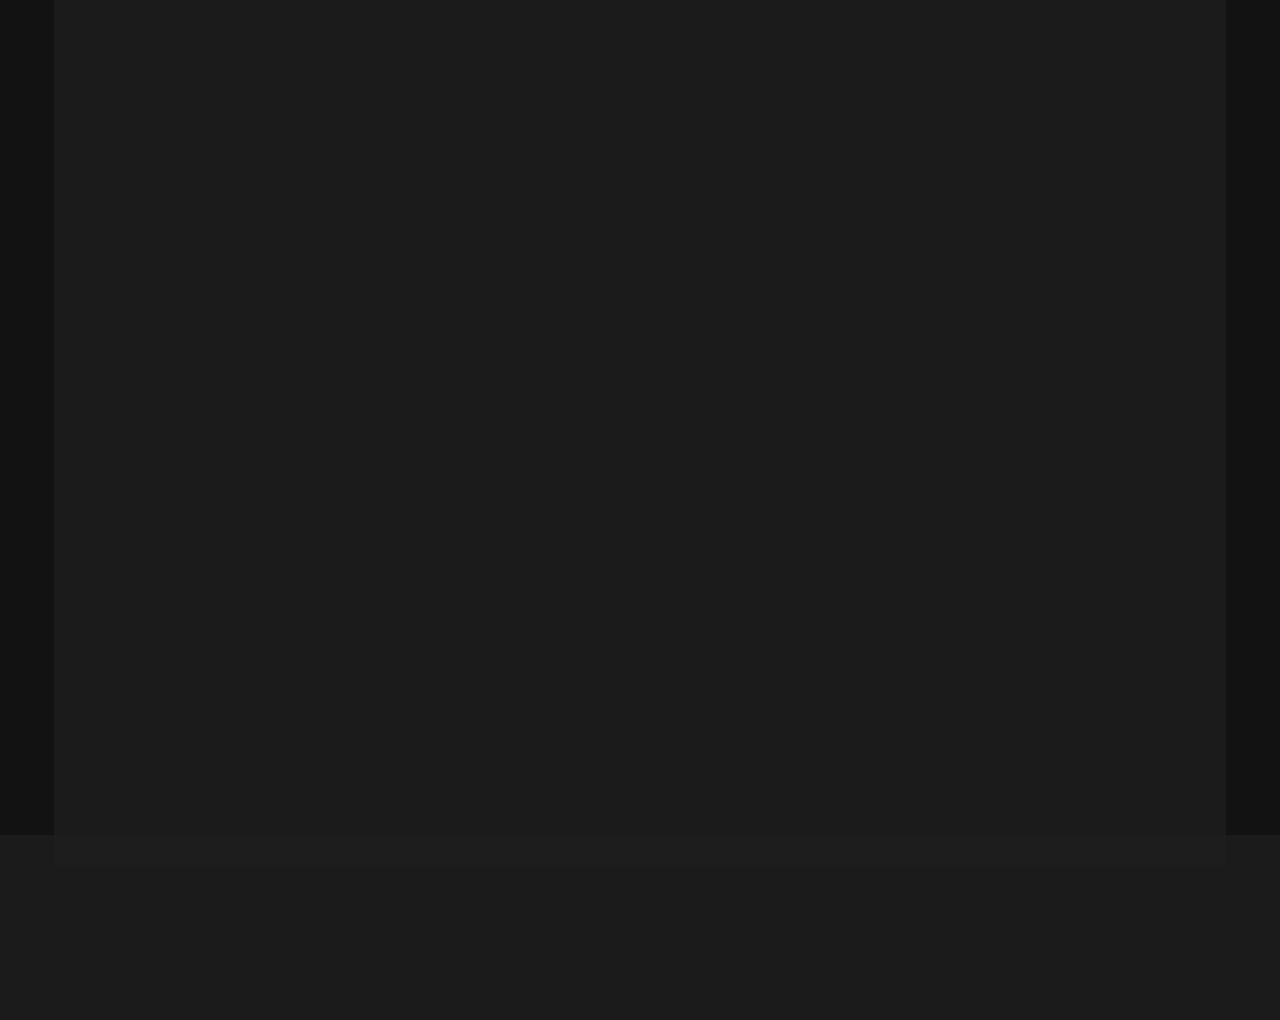
==== commit 5a6a63c2: "Update fmt.Println output from 'Hello' to 'Goodbye'5.1" ====
--- a/index.html
+++ b/index.html
@@ -146,7 +146,7 @@
       <h2>Calendario de Eventos</h2>
       <ul class="calendario-list">
 
-        <!-- EVENTO REALIZADO -->
+        <!-- EVENTOS REALIZADOS -->
         <li class="cal-item-realizado">
           <div class="cal-date-badge cal-badge-realizado">
             <span class="cal-day">5</span>
@@ -159,39 +159,43 @@
           <span class="cal-badge-tag realizado-tag"><i class="fa-solid fa-check"></i> Realizado</span>
         </li>
 
-        <li>
-          <div class="cal-date-badge">
+        <li class="cal-item-realizado">
+          <div class="cal-date-badge cal-badge-realizado">
             <span class="cal-day">8</span>
             <span class="cal-month">JUN</span>
           </div>
           <div class="cal-event-info">
-            <i class="fa-solid fa-paint-roller cal-icon"></i>
+            <i class="fa-solid fa-circle-check cal-icon cal-icon-realizado"></i>
             <span class="cal-event-name">Decoración de Aulas</span>
           </div>
-        </li>
-
-        <li>
-          <div class="cal-date-badge">
+          <span class="cal-badge-tag realizado-tag"><i class="fa-solid fa-check"></i> Realizado</span>
+        </li>
+
+        <li class="cal-item-realizado">
+          <div class="cal-date-badge cal-badge-realizado">
             <span class="cal-day">11</span>
             <span class="cal-month">JUN</span>
           </div>
           <div class="cal-event-info">
-            <i class="fa-solid fa-monument cal-icon"></i>
+            <i class="fa-solid fa-circle-check cal-icon cal-icon-realizado"></i>
             <span class="cal-event-name">Presentación del Tótem de la Casa</span>
           </div>
-        </li>
-
-        <li>
-          <div class="cal-date-badge">
+          <span class="cal-badge-tag realizado-tag"><i class="fa-solid fa-check"></i> Realizado</span>
+        </li>
+
+        <li class="cal-item-realizado">
+          <div class="cal-date-badge cal-badge-realizado">
             <span class="cal-day">11</span>
             <span class="cal-month">JUN</span>
           </div>
           <div class="cal-event-info">
-            <i class="fa-solid fa-trophy cal-icon"></i>
+            <i class="fa-solid fa-circle-check cal-icon cal-icon-realizado"></i>
             <span class="cal-event-name">Desafíos de Salón</span>
           </div>
-        </li>
-
+          <span class="cal-badge-tag realizado-tag"><i class="fa-solid fa-check"></i> Realizado</span>
+        </li>
+
+        <!-- EVENTOS PENDIENTES -->
         <li>
           <div class="cal-date-badge cal-deadline">
             <span class="cal-day">13</span>
@@ -281,9 +285,6 @@
 
         <!-- NOTICIA 1 -->
         <article class="noticia-card">
-          <div class="noticia-badge">
-            <i class="fa-solid fa-bolt"></i> Nueva
-          </div>
           <h3>Comenzó el Mes Janeriano 2026</h3>
           <p>Empezamos el Mes Janeriano con la presentación realizada por 5to año, dando inicio a una nueva etapa de participación, compañerismo y espíritu janeriano para toda la comunidad educativa.</p>
           <time datetime="2026-06-05">5 de junio de 2026</time>
@@ -291,14 +292,18 @@
 
         <!-- NOTICIA 2 -->
         <article class="noticia-card">
-          <div class="noticia-badge noticia-badge--gold">
-            <i class="fa-solid fa-trophy"></i> Destacado
-          </div>
           <h3>Primer desafío completado</h3>
           <p>Ya jugamos el primer juego del año. Talarn y Vall d'Ora dominaron el desafío consiguiendo 500 puntos cada uno, mientras que Cervera obtuvo 400 puntos.</p>
           <time datetime="2026-06-08">8 de junio de 2026</time>
         </article>
 
+        <!-- NOTICIA 3 -->
+        <article class="noticia-card">
+          <h3>Talarn arrasó en la decoración de las aulas</h3>
+          <p>Talarn arrasó en la decoración de las aulas, coronando su segundo juego en este principio de mes, obteniendo 800 puntos y quedándose como único ganador del Mes Janeriano hasta el momento.</p>
+          <time datetime="2026-06-11">11 de junio de 2026</time>
+        </article>
+
       </div>
     </section>
   </main>
@@ -307,7 +312,7 @@
     <section id="historia-janer" class="historia-section container glass">
       <h2>La Historia de Ana María Janer</h2>
       <div class="historia-content">
-        <a href="jorgeylicha/index.html" class="historia-img-link" aria-label="Ver la historia completa de Ana María Janer">
+        <a href="https://www.escapadarural.com/que-hacer/talarn" target="_blank" rel="noopener noreferrer" class="historia-img-link" aria-label="Explorar Talarn en una nueva pestaña">
           <div class="historia-img-wrapper">
             <img
               src="https://turismecervera.cat/wp-content/uploads/2025/04/2024_09_19_15_53_IMG_3974-scaled.jpg"
@@ -315,8 +320,8 @@
               class="historia-img"
             />
             <div class="historia-img-overlay">
-              <i class="fa-solid fa-book-open fa-2x"></i>
-              <span>Ver historia completa</span>
+              <i class="fa-solid fa-compass fa-2x"></i>
+              <span>Explorar Talarn</span>
             </div>
           </div>
         </a>
@@ -336,6 +341,31 @@
           </a>
         </div>
       </div>
+      <!-- NUEVA TARJETA: Conformación del grupo janeriano -->
+      <div class="historia-content historia-content--second">
+        <a href="maxiyjuan/index.html" class="historia-img-link" aria-label="Explorar Talarn">
+          <div class="historia-img-wrapper">
+            <img
+              src="[data-uri]"
+              alt="Conformación del grupo janeriano"
+              class="historia-img"
+            />
+            <div class="historia-img-overlay">
+              <i class="fa-solid fa-compass fa-2x"></i>
+              <span>Explorar Talarn</span>
+            </div>
+          </div>
+        </a>
+        <div class="historia-texto">
+          <h3 class="historia-subtitulo">Conformación del grupo janeriano</h3>
+          <p>
+            Conocé cómo está conformado el grupo janeriano y descubrí más sobre esta parte importante de nuestra historia y comunidad educativa.
+          </p>
+          <a href="maxiyjuan/index.html" class="btn btn-historia">
+            <i class="fa-solid fa-compass"></i> Explorar Talarn
+          </a>
+        </div>
+      </div>
     </section>
 
   <footer class="footer glass">
--- a/style.css
+++ b/style.css
@@ -926,6 +926,132 @@
 }
 
 /* =============================================
+   HISTORIA DE ANA MARÍA JANER
+   ============================================= */
+.historia-section h2 {
+  font-weight: 700;
+  font-size: clamp(1.6rem, 3vw, 2.5rem);
+  margin-bottom: 1.5rem;
+  text-align: center;
+  text-shadow: 0 0 10px var(--accent-glow-blue);
+}
+
+.historia-content {
+  display: grid;
+  grid-template-columns: 1fr 1fr;
+  gap: 2rem;
+  align-items: center;
+}
+
+.historia-img-link {
+  display: block;
+  text-decoration: none;
+  border-radius: 1rem;
+  overflow: hidden;
+}
+
+.historia-img-wrapper {
+  position: relative;
+  border-radius: 1rem;
+  overflow: hidden;
+  box-shadow: 0 0 24px rgba(0, 87, 183, 0.4);
+  cursor: pointer;
+}
+
+.historia-img {
+  width: 100%;
+  aspect-ratio: 4/3;
+  object-fit: cover;
+  display: block;
+  transition: transform 0.45s ease, filter 0.45s ease;
+  filter: brightness(0.85);
+}
+
+.historia-img-overlay {
+  position: absolute;
+  inset: 0;
+  background: linear-gradient(
+    160deg,
+    rgba(0, 57, 140, 0.55) 0%,
+    rgba(0, 0, 0, 0.45) 100%
+  );
+  display: flex;
+  flex-direction: column;
+  align-items: center;
+  justify-content: flex-end;
+  gap: 0.5rem;
+  padding: 1.5rem;
+  opacity: 0;
+  transition: opacity 0.35s ease;
+  color: #fff;
+  font-weight: 700;
+  font-size: 1rem;
+  letter-spacing: 0.08em;
+  text-transform: uppercase;
+}
+
+.historia-img-wrapper:hover .historia-img-overlay,
+.historia-img-wrapper:focus-within .historia-img-overlay {
+  opacity: 1;
+}
+
+.historia-img-wrapper:hover .historia-img {
+  transform: scale(1.05);
+  filter: brightness(0.65);
+}
+
+.historia-img-wrapper:hover {
+  box-shadow: 0 0 36px var(--accent-glow-blue);
+}
+
+.historia-texto {
+  display: flex;
+  flex-direction: column;
+  gap: 1rem;
+}
+
+.historia-texto p {
+  font-size: clamp(0.95rem, 2vw, 1.05rem);
+  color: #ddd;
+  line-height: 1.75;
+  margin: 0;
+}
+
+.historia-texto strong {
+  color: #fff;
+}
+
+.btn-historia {
+  display: inline-flex;
+  align-items: center;
+  gap: 0.5rem;
+  align-self: flex-start;
+  margin-top: 0.5rem;
+  padding: 0.75rem 1.5rem;
+  background: linear-gradient(135deg, var(--blue-intense), #1a6fd6);
+  color: #fff;
+  font-weight: 700;
+  font-size: 0.95rem;
+  letter-spacing: 0.06em;
+  border-radius: 0.6rem;
+  text-decoration: none;
+  transition: transform 0.25s ease, box-shadow 0.25s ease;
+  box-shadow: 0 0 14px rgba(0, 87, 183, 0.45);
+}
+
+.btn-historia:hover,
+.btn-historia:focus-visible {
+  transform: translateY(-3px);
+  box-shadow: 0 0 26px var(--accent-glow-blue);
+}
+
+@media screen and (max-width: 768px) {
+  .historia-content {
+    grid-template-columns: 1fr;
+  }
+}
+
+/* =============================================
    FOOTER
    ============================================= */
 .footer {
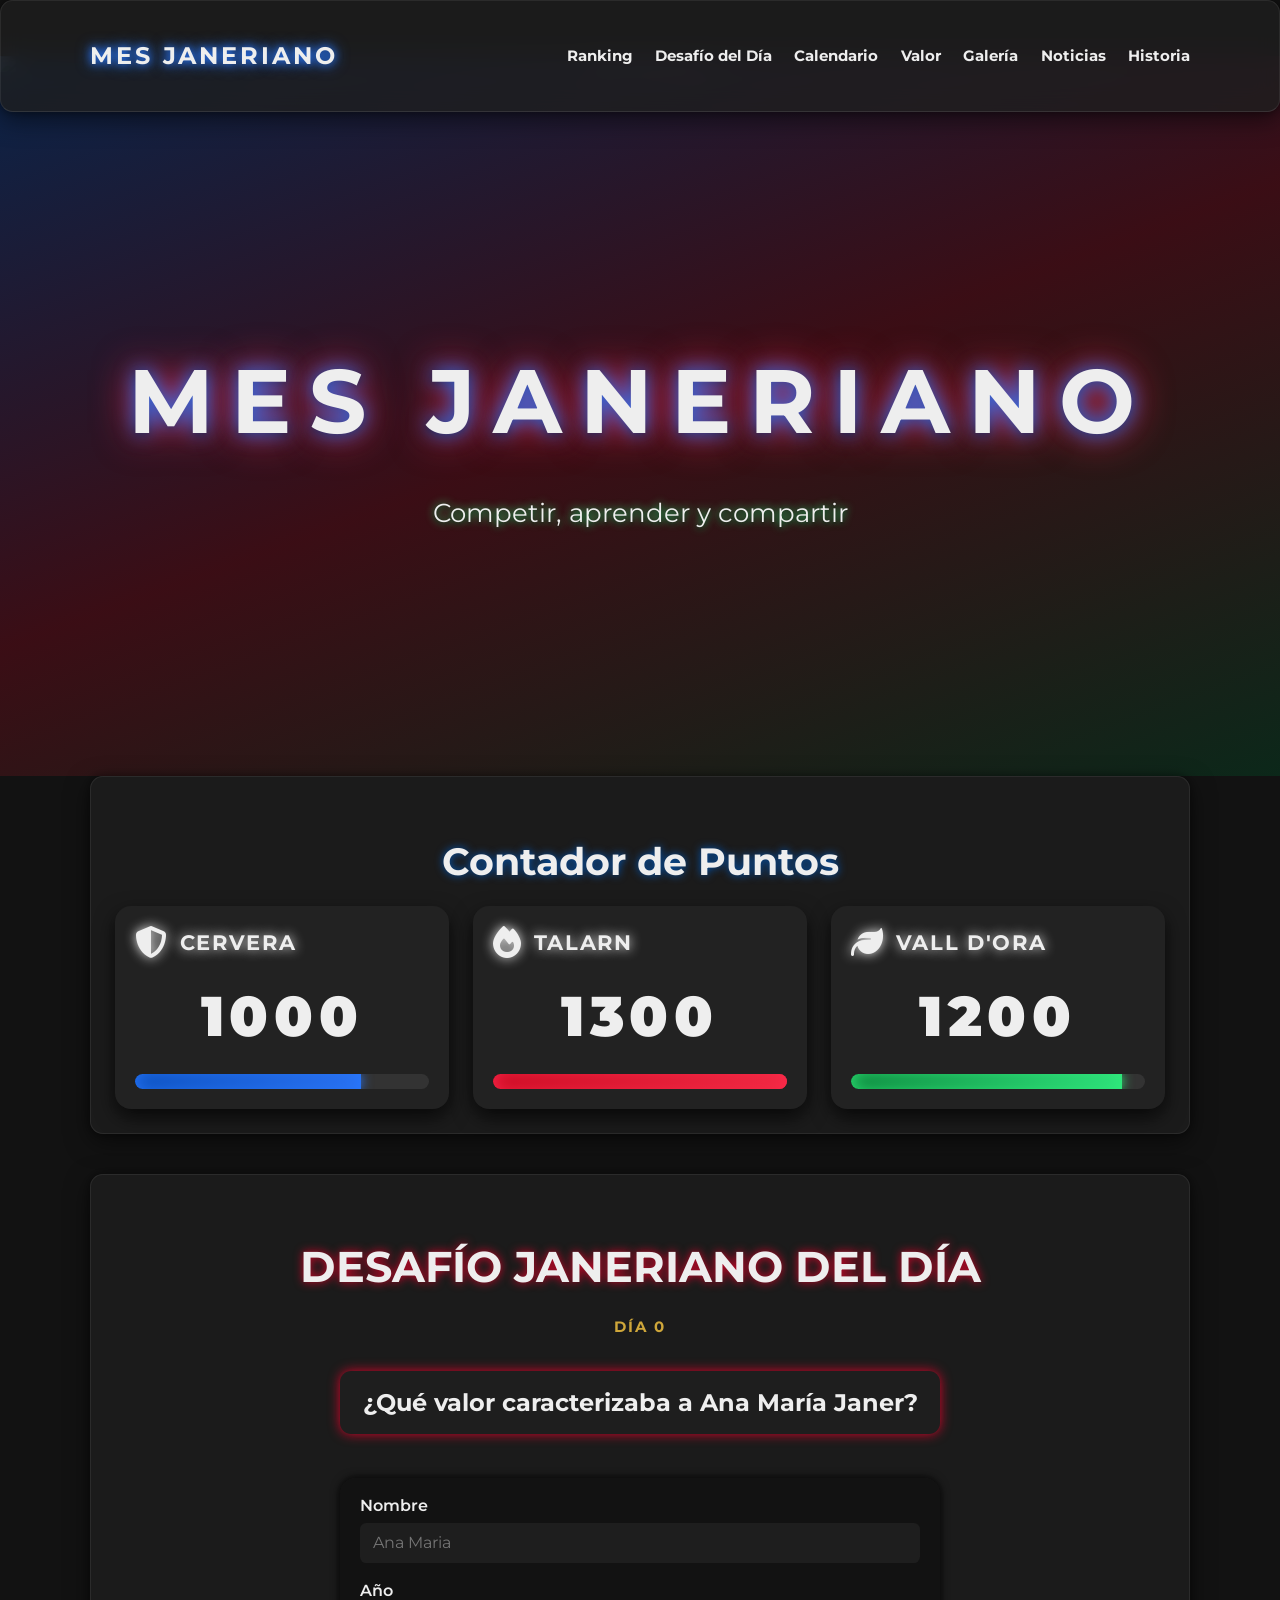
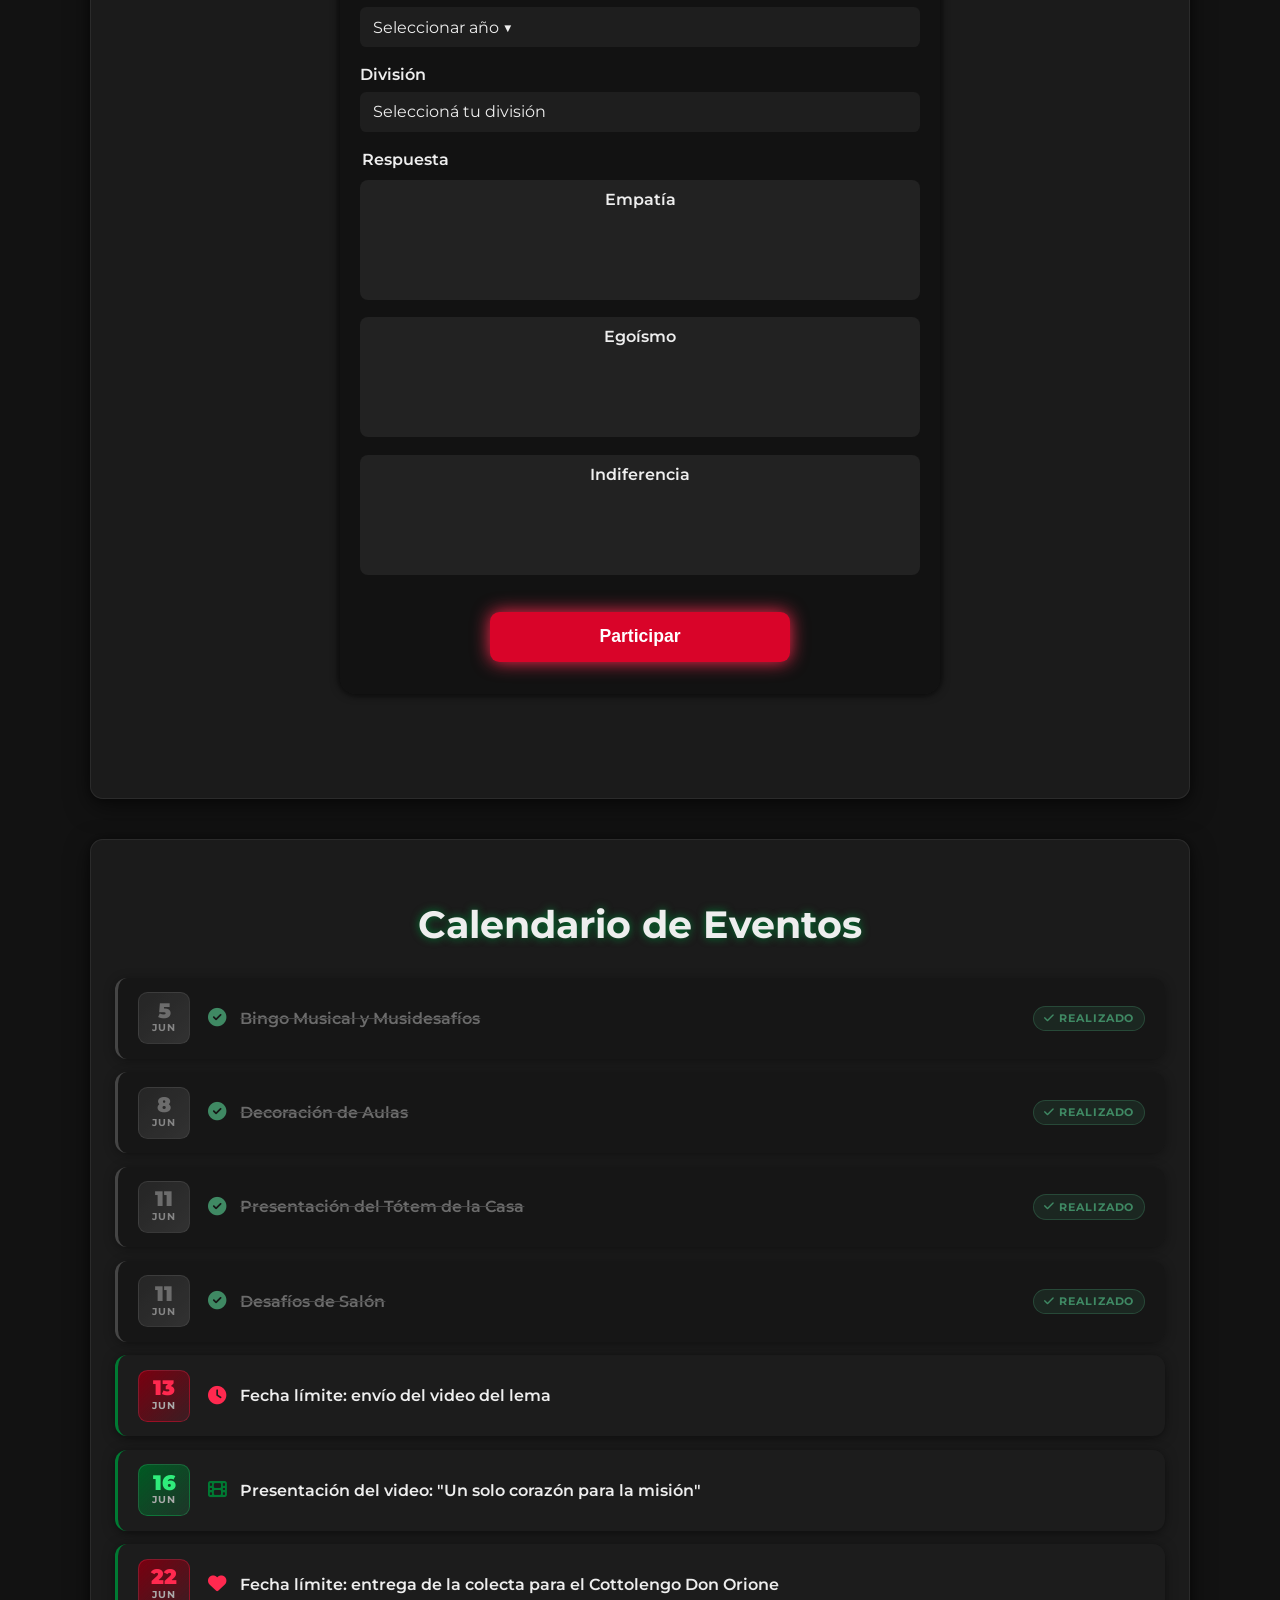
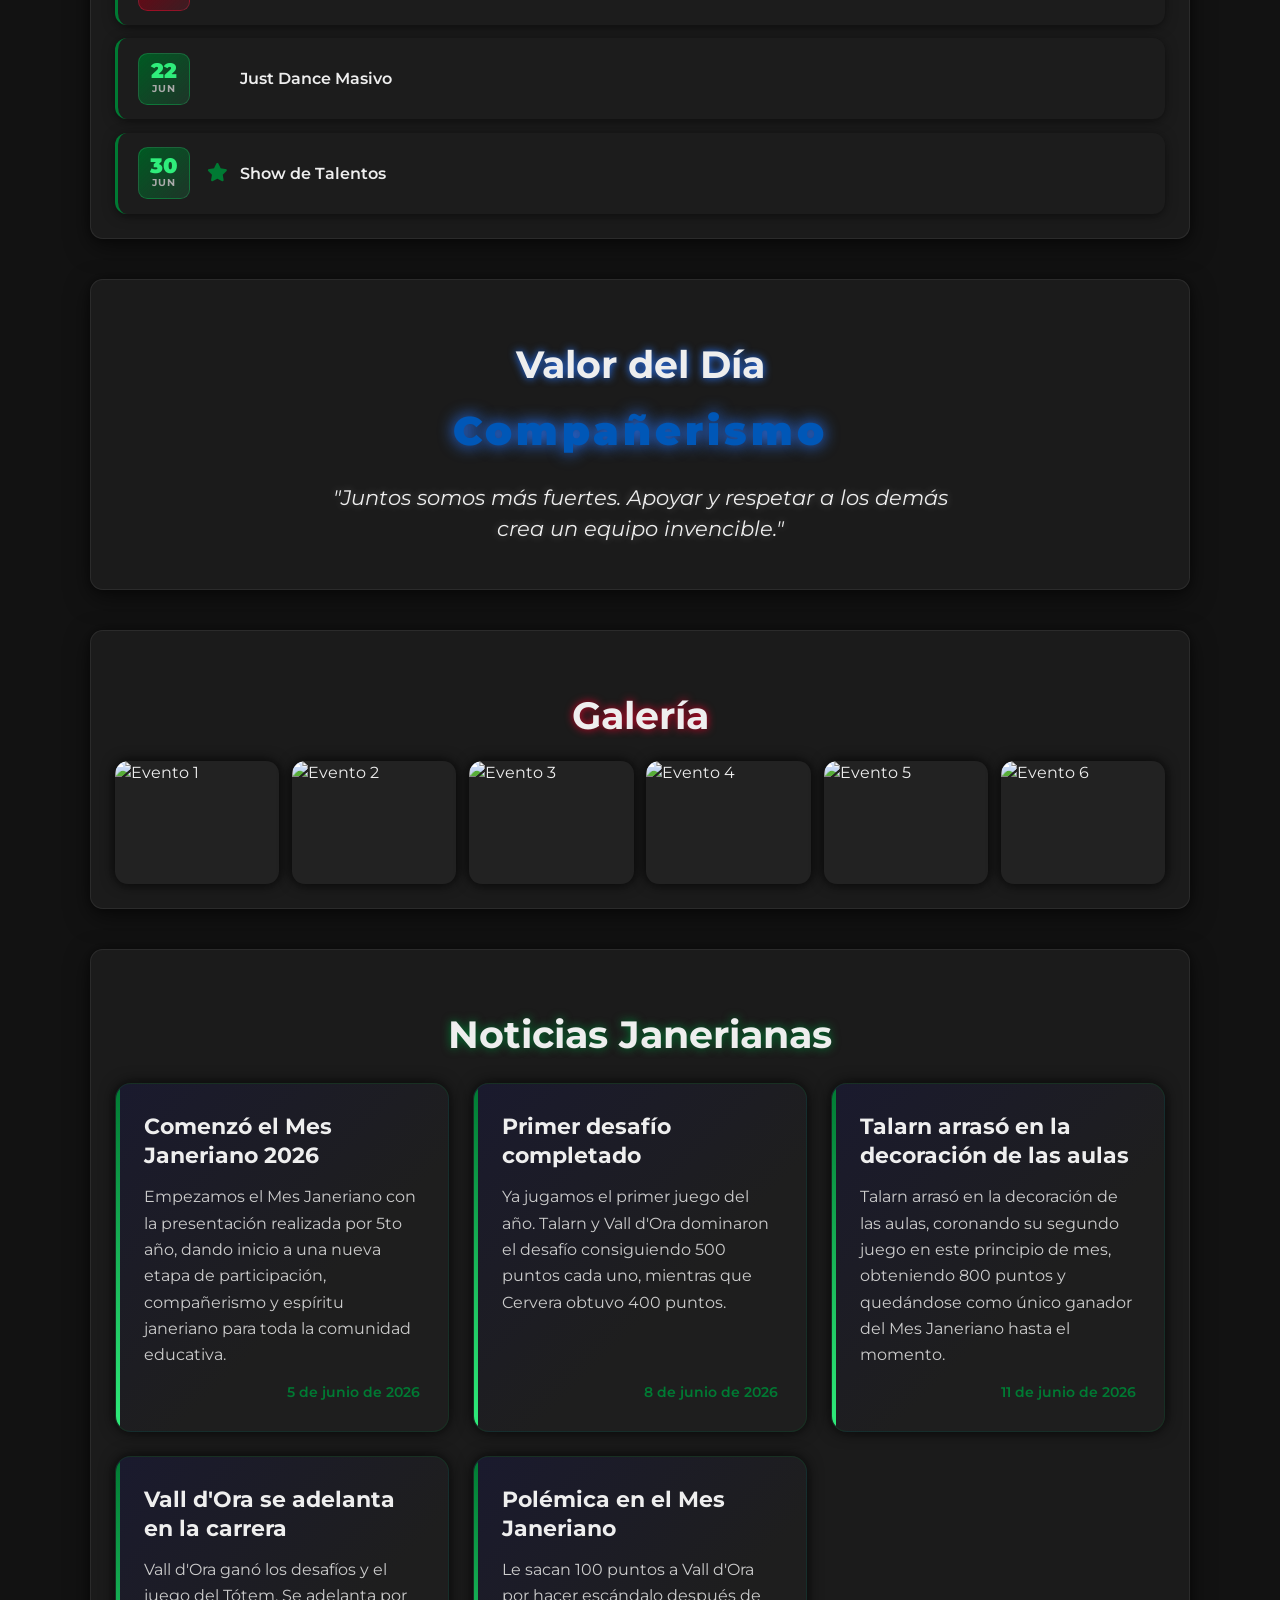
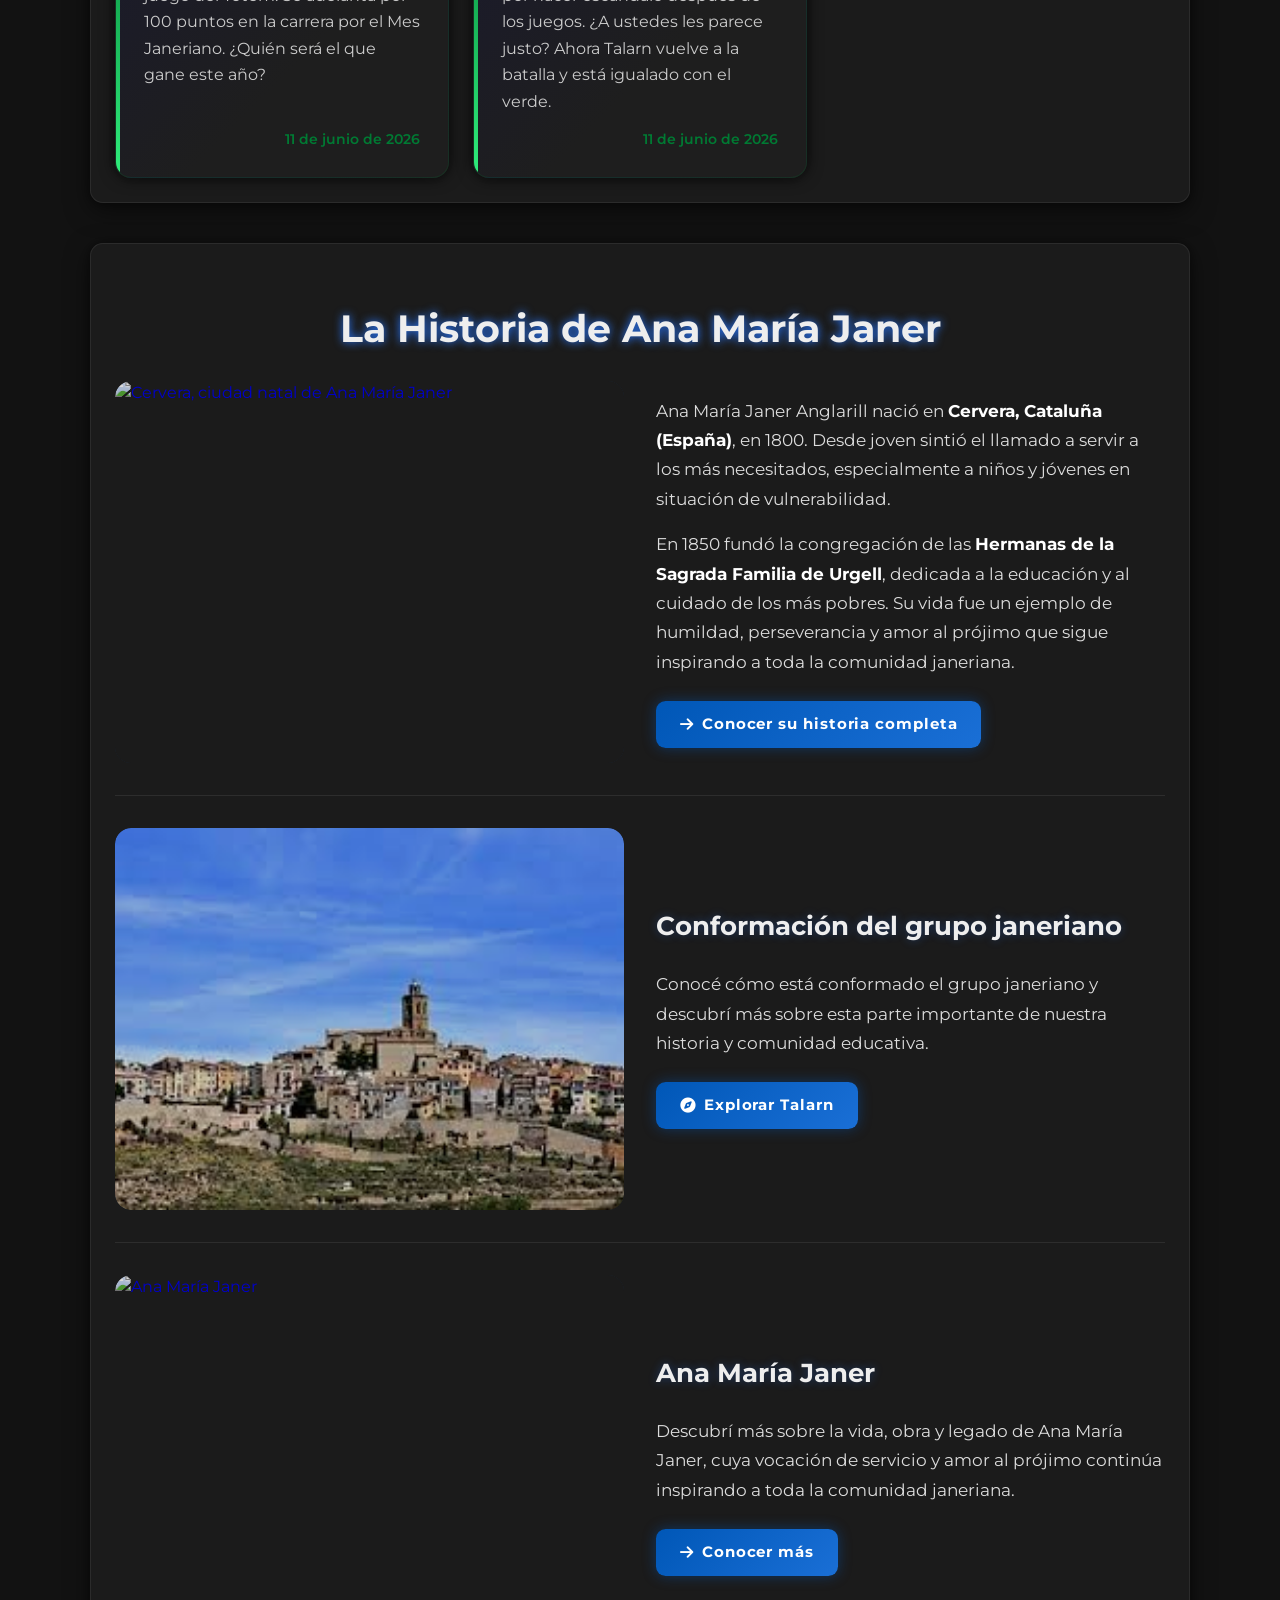
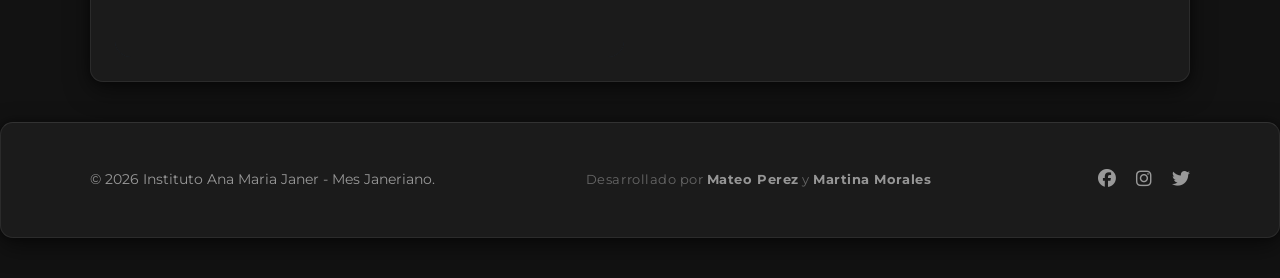
==== commit 390a9ade: "6.0" ====
--- a/index.html
+++ b/index.html
@@ -304,6 +304,20 @@
           <time datetime="2026-06-11">11 de junio de 2026</time>
         </article>
 
+        <!-- NOTICIA 4 -->
+        <article class="noticia-card">
+          <h3>Vall d'Ora se adelanta en la carrera</h3>
+          <p>Vall d'Ora ganó los desafíos y el juego del Tótem. Se adelanta por 100 puntos en la carrera por el Mes Janeriano. ¿Quién será el que gane este año?</p>
+          <time datetime="2026-06-11">11 de junio de 2026</time>
+        </article>
+
+        <!-- NOTICIA 5 -->
+        <article class="noticia-card">
+          <h3>Polémica en el Mes Janeriano</h3>
+          <p>Le sacan 100 puntos a Vall d'Ora por hacer escándalo después de los juegos. ¿A ustedes les parece justo? Ahora Talarn vuelve a la batalla y está igualado con el verde.</p>
+          <time datetime="2026-06-11">11 de junio de 2026</time>
+        </article>
+
       </div>
     </section>
   </main>
@@ -366,6 +380,31 @@
           </a>
         </div>
       </div>
+      <!-- NUEVA TARJETA: Ana María Janer -->
+      <div class="historia-content historia-content--second">
+        <a href="ailuyemma/index.html" class="historia-img-link" aria-label="Conocer más sobre Ana María Janer">
+          <div class="historia-img-wrapper">
+            <img
+              src="https://static.wixstatic.com/media/62d40a_8a6dc9fc750a4c7581a5030672020f89~mv2.jpg"
+              alt="Ana María Janer"
+              class="historia-img"
+            />
+            <div class="historia-img-overlay">
+              <i class="fa-solid fa-compass fa-2x"></i>
+              <span>Conocer más</span>
+            </div>
+          </div>
+        </a>
+        <div class="historia-texto">
+          <h3 class="historia-subtitulo">Ana María Janer</h3>
+          <p>
+            Descubrí más sobre la vida, obra y legado de Ana María Janer, cuya vocación de servicio y amor al prójimo continúa inspirando a toda la comunidad janeriana.
+          </p>
+          <a href="ailuyemma/index.html" class="btn btn-historia">
+            <i class="fa-solid fa-arrow-right"></i> Conocer más
+          </a>
+        </div>
+      </div>
     </section>
 
   <footer class="footer glass">
--- a/style.css
+++ b/style.css
@@ -845,8 +845,9 @@
 
 .noticias-cards {
   display: grid;
-  grid-template-columns: repeat(auto-fit, minmax(280px, 1fr));
+  grid-template-columns: repeat(3, 1fr);
   gap: 1.5rem;
+  align-items: stretch;
 }
 
 .noticia-card {
@@ -880,28 +881,6 @@
   box-shadow: 0 0 28px var(--accent-glow-green);
 }
 
-.noticia-badge {
-  display: inline-flex;
-  align-items: center;
-  gap: 0.4rem;
-  font-size: 0.75rem;
-  font-weight: 700;
-  letter-spacing: 0.1em;
-  text-transform: uppercase;
-  background: rgba(0, 122, 51, 0.25);
-  color: var(--accent-glow-green);
-  border: 1px solid rgba(47, 237, 123, 0.3);
-  border-radius: 2rem;
-  padding: 0.25rem 0.75rem;
-  align-self: flex-start;
-}
-
-.noticia-badge--gold {
-  background: rgba(240, 192, 64, 0.15);
-  color: #f0c040;
-  border-color: rgba(240, 192, 64, 0.35);
-}
-
 .noticia-card h3 {
   margin: 0;
   font-size: clamp(1.1rem, 3vw, 1.4rem);
@@ -1045,8 +1024,37 @@
   box-shadow: 0 0 26px var(--accent-glow-blue);
 }
 
+/* Segunda tarjeta de Historia */
+.historia-content--second {
+  margin-top: 2rem;
+  padding-top: 2rem;
+  border-top: 1px solid rgba(255 255 255 / 0.08);
+}
+
+.historia-subtitulo {
+  margin: 0 0 0.75rem;
+  font-size: clamp(1.2rem, 2.5vw, 1.6rem);
+  font-weight: 700;
+  color: var(--text-light);
+  line-height: 1.3;
+  text-shadow: 0 0 10px rgba(41, 120, 255, 0.3);
+}
+
+/* Botón integrado en tarjeta Historia (mantenido por compatibilidad, no usado) */
+.historia-footer-btn {
+  display: none;
+}
+
+.btn-explorar {
+  display: none;
+}
+
 @media screen and (max-width: 768px) {
   .historia-content {
+    grid-template-columns: 1fr;
+  }
+
+  .historia-content--second {
     grid-template-columns: 1fr;
   }
 }
@@ -1129,6 +1137,15 @@
 }
 
 /* =============================================
+   RESPONSIVE — TABLET MEDIA 768px
+   ============================================= */
+@media screen and (max-width: 768px) {
+  .noticias-cards {
+    grid-template-columns: 1fr;
+  }
+}
+
+/* =============================================
    RESPONSIVE — MÓVIL 600px
    ============================================= */
 @media screen and (max-width: 600px) {
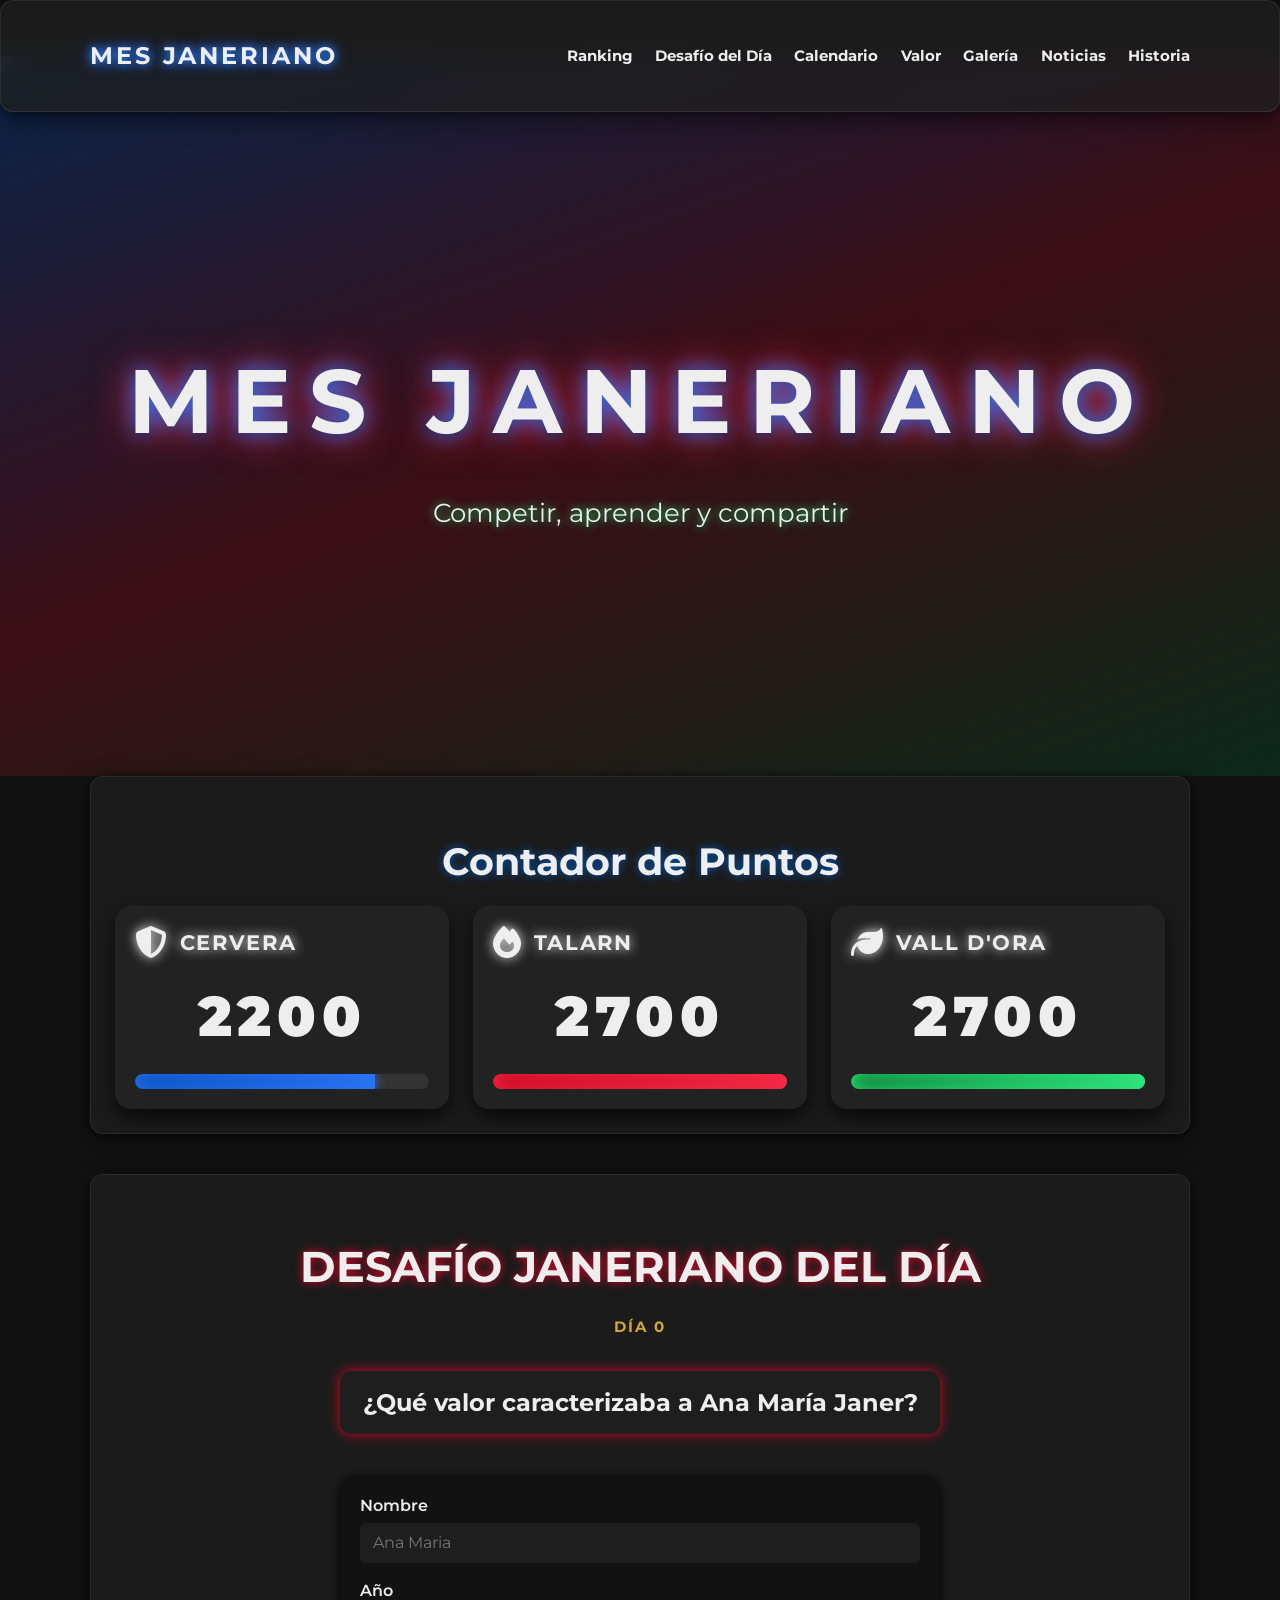
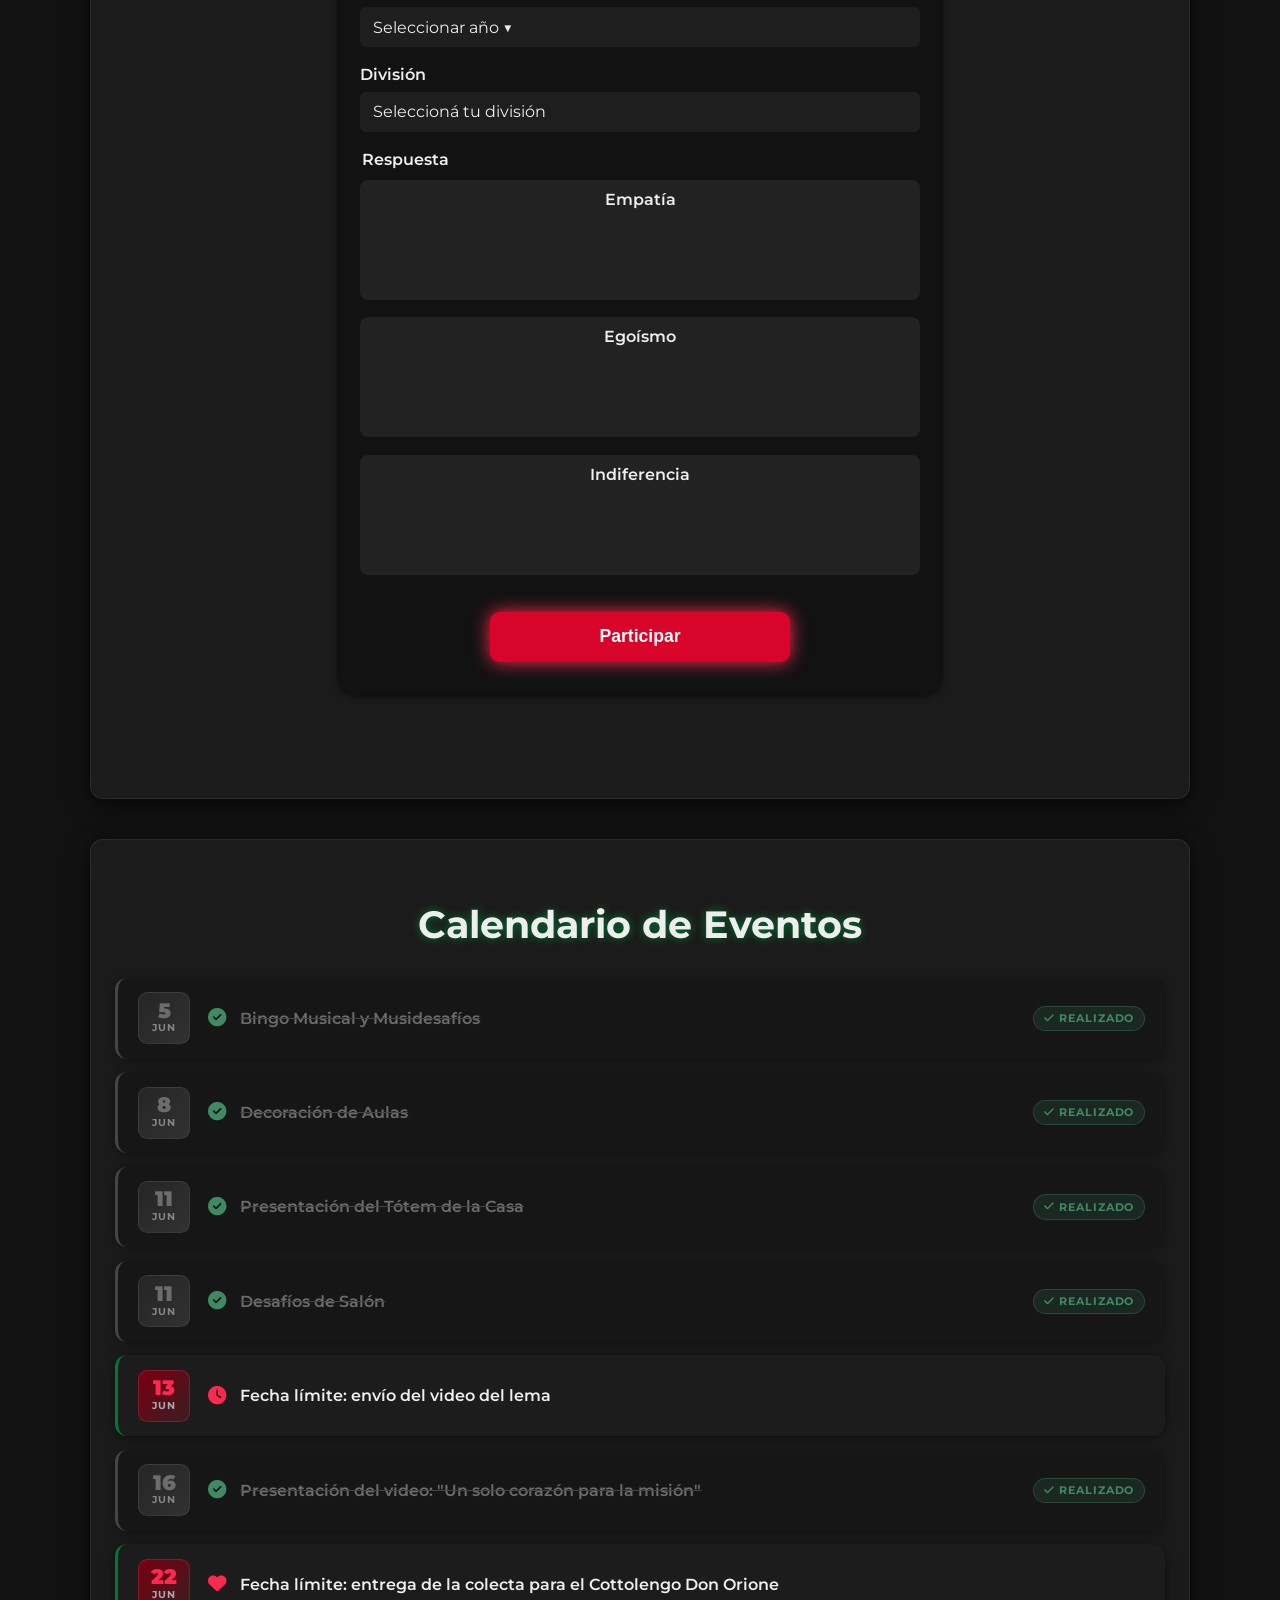
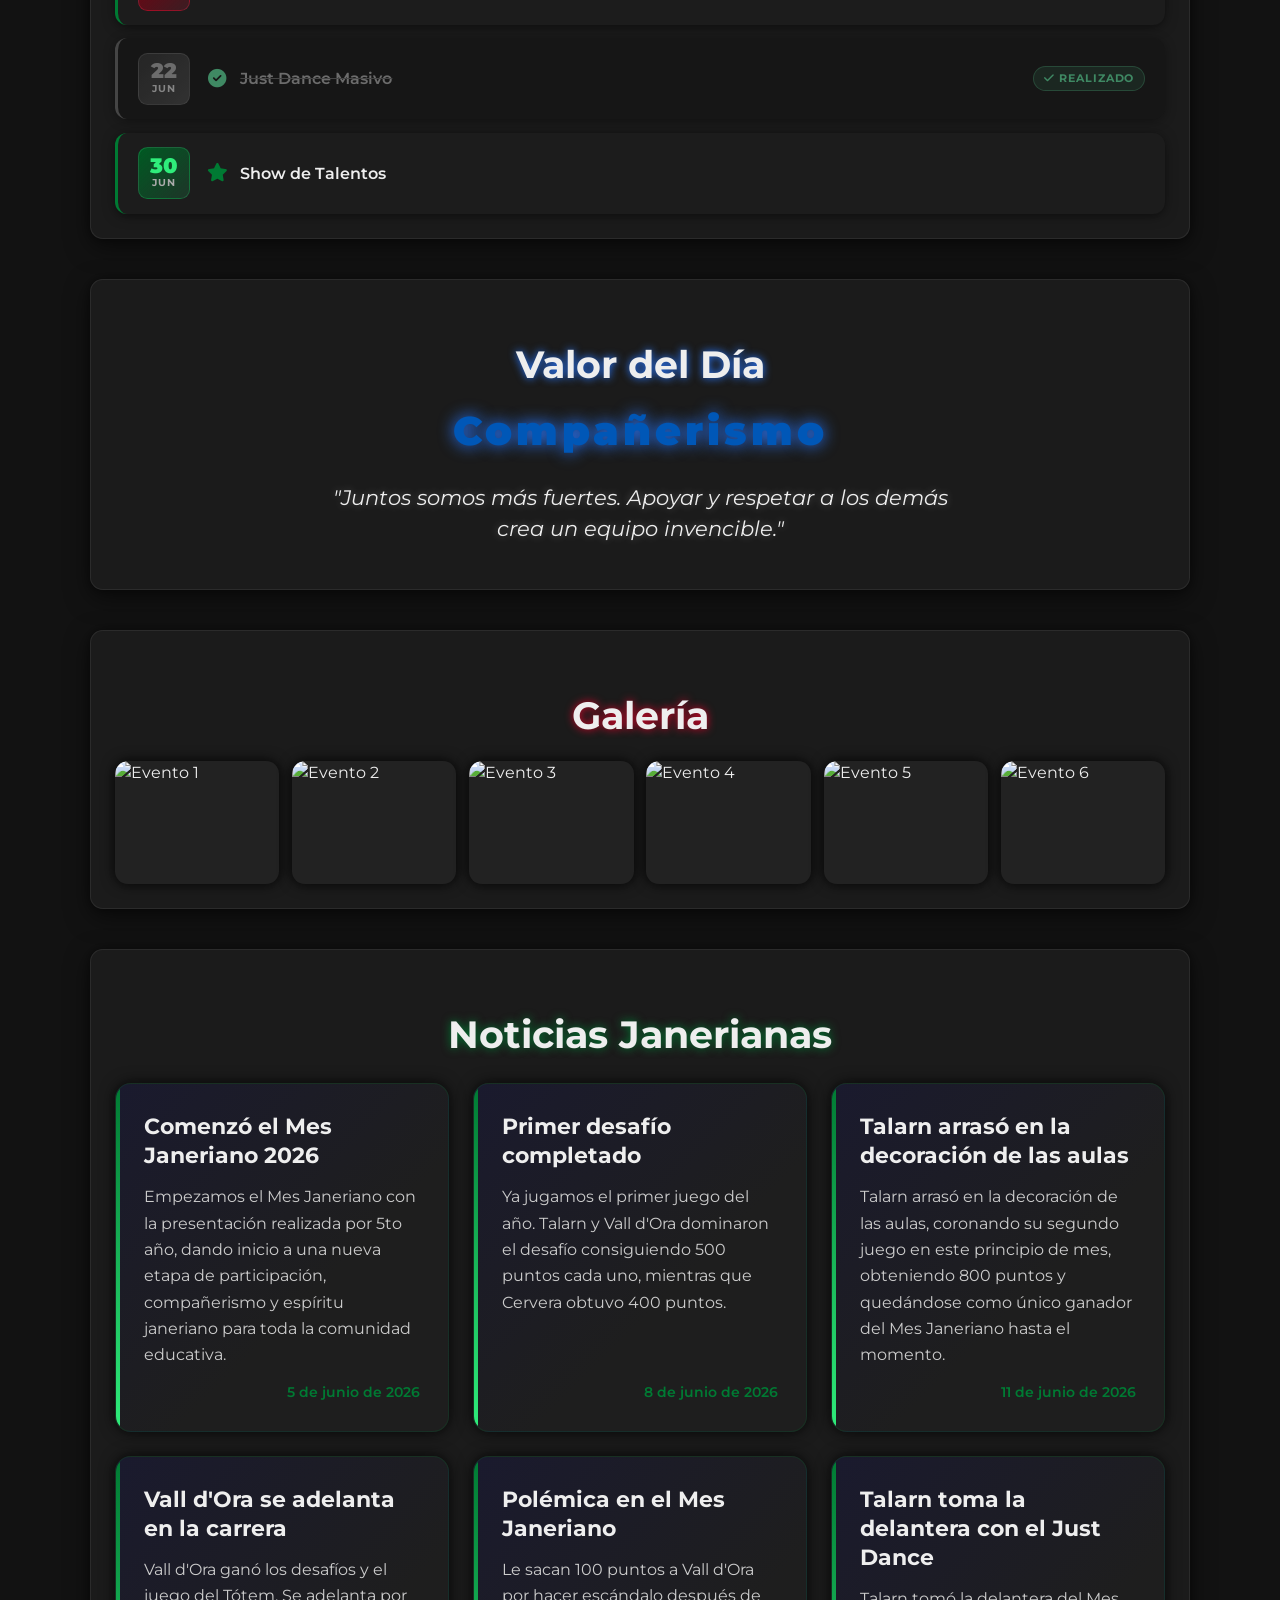
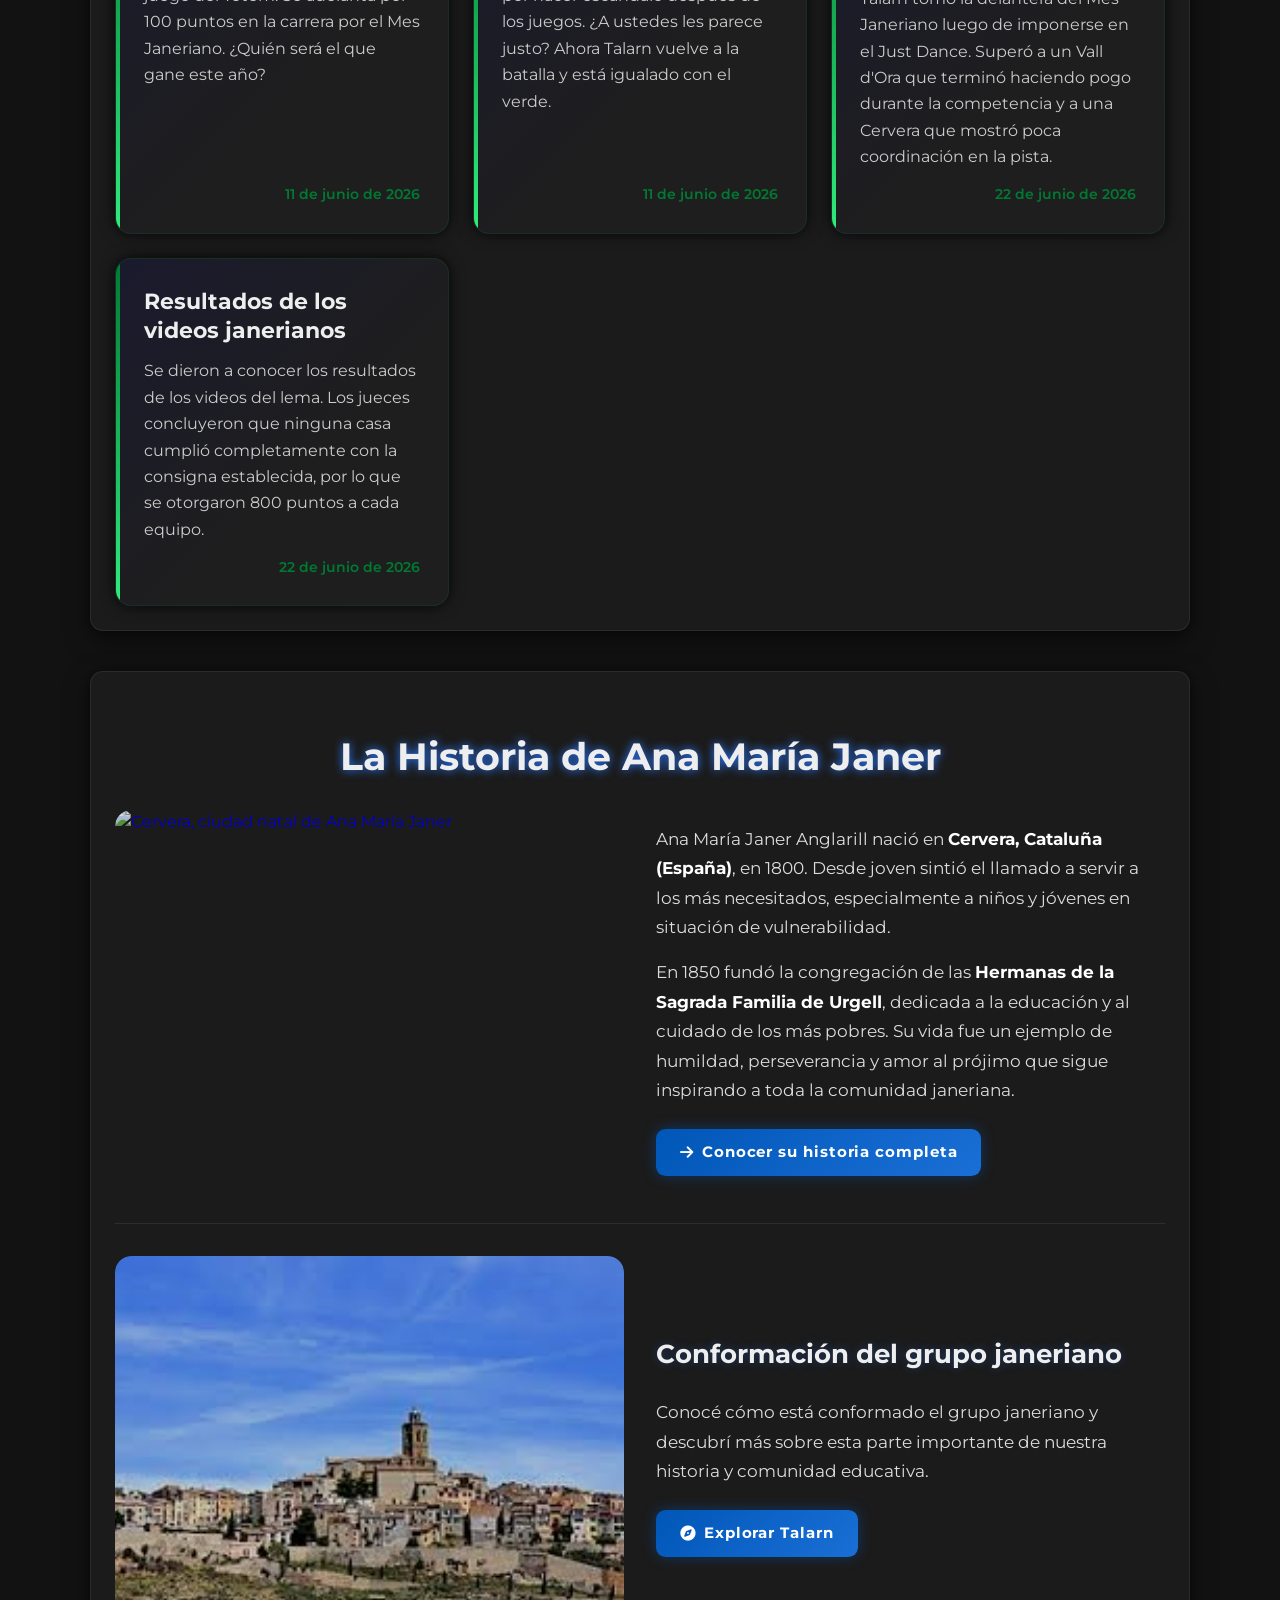
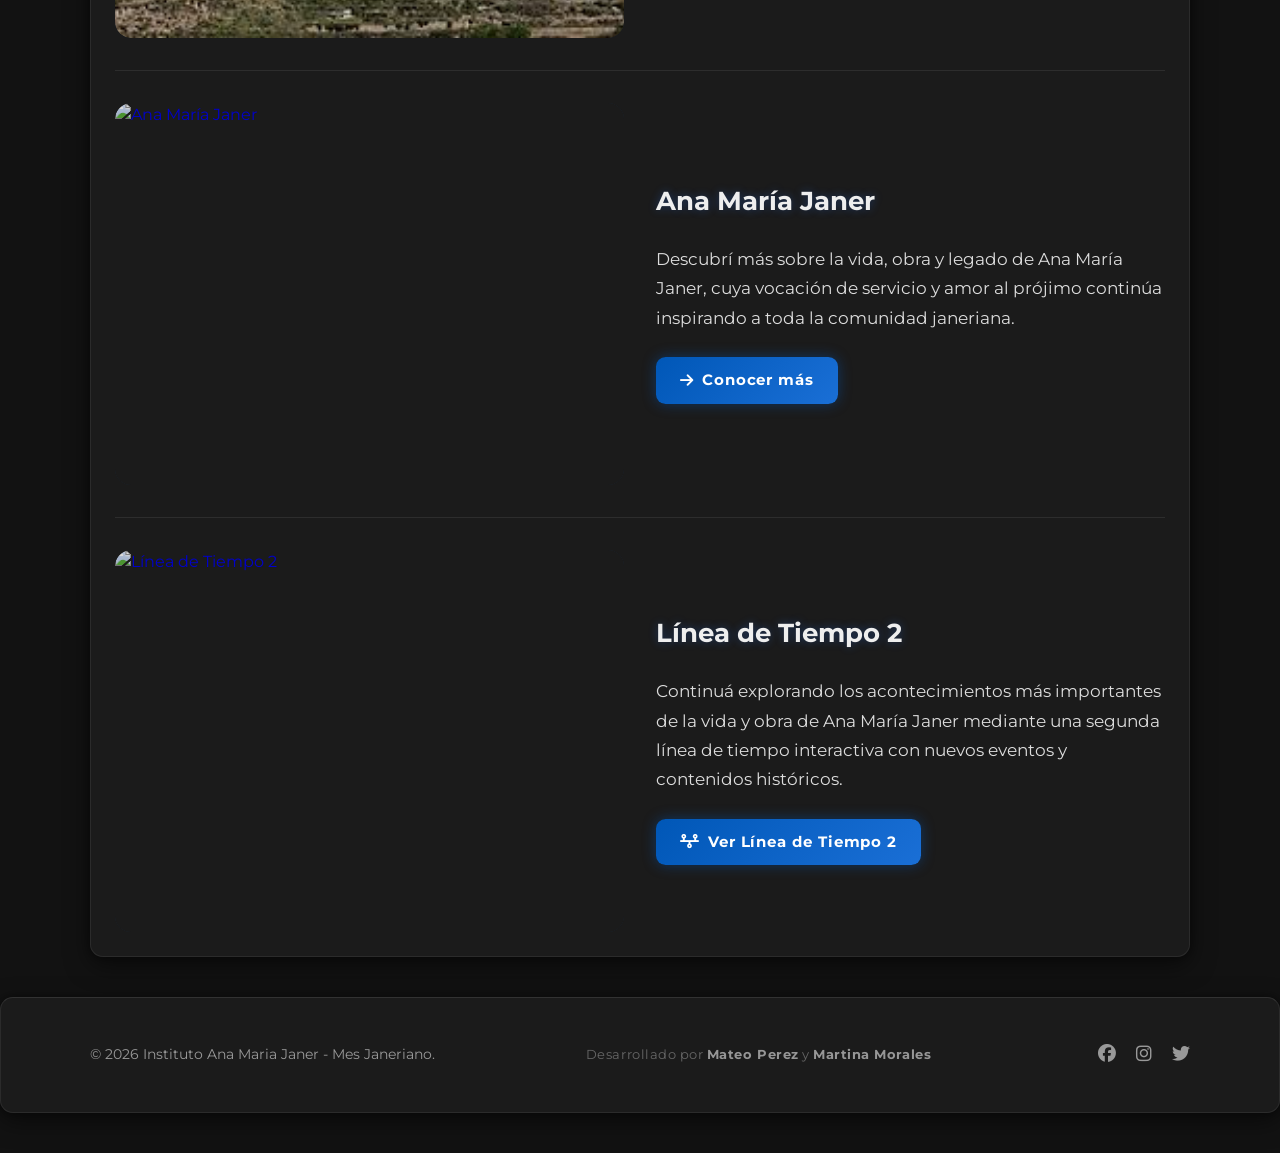
==== commit 94ef8697: "7.0" ====
--- a/index.html
+++ b/index.html
@@ -207,15 +207,16 @@
           </div>
         </li>
 
-        <li>
-          <div class="cal-date-badge">
+        <li class="cal-item-realizado">
+          <div class="cal-date-badge cal-badge-realizado">
             <span class="cal-day">16</span>
             <span class="cal-month">JUN</span>
           </div>
           <div class="cal-event-info">
-            <i class="fa-solid fa-film cal-icon"></i>
+            <i class="fa-solid fa-circle-check cal-icon cal-icon-realizado"></i>
             <span class="cal-event-name">Presentación del video: "Un solo corazón para la misión"</span>
           </div>
+          <span class="cal-badge-tag realizado-tag"><i class="fa-solid fa-check"></i> Realizado</span>
         </li>
 
         <li>
@@ -229,15 +230,16 @@
           </div>
         </li>
 
-        <li>
-          <div class="cal-date-badge">
+        <li class="cal-item-realizado">
+          <div class="cal-date-badge cal-badge-realizado">
             <span class="cal-day">22</span>
             <span class="cal-month">JUN</span>
           </div>
           <div class="cal-event-info">
-            <i class="fa-solid fa-person-dancing cal-icon"></i>
+            <i class="fa-solid fa-circle-check cal-icon cal-icon-realizado"></i>
             <span class="cal-event-name">Just Dance Masivo</span>
           </div>
+          <span class="cal-badge-tag realizado-tag"><i class="fa-solid fa-check"></i> Realizado</span>
         </li>
 
         <li>
@@ -316,6 +318,20 @@
           <h3>Polémica en el Mes Janeriano</h3>
           <p>Le sacan 100 puntos a Vall d'Ora por hacer escándalo después de los juegos. ¿A ustedes les parece justo? Ahora Talarn vuelve a la batalla y está igualado con el verde.</p>
           <time datetime="2026-06-11">11 de junio de 2026</time>
+        </article>
+
+        <!-- NOTICIA 6 -->
+        <article class="noticia-card">
+          <h3>Talarn toma la delantera con el Just Dance</h3>
+          <p>Talarn tomó la delantera del Mes Janeriano luego de imponerse en el Just Dance. Superó a un Vall d'Ora que terminó haciendo pogo durante la competencia y a una Cervera que mostró poca coordinación en la pista.</p>
+          <time datetime="2026-06-22">22 de junio de 2026</time>
+        </article>
+
+        <!-- NOTICIA 7 -->
+        <article class="noticia-card">
+          <h3>Resultados de los videos janerianos</h3>
+          <p>Se dieron a conocer los resultados de los videos del lema. Los jueces concluyeron que ninguna casa cumplió completamente con la consigna establecida, por lo que se otorgaron 800 puntos a cada equipo.</p>
+          <time datetime="2026-06-22">22 de junio de 2026</time>
         </article>
 
       </div>
@@ -405,6 +421,31 @@
           </a>
         </div>
       </div>
+      <!-- NUEVA TARJETA: Línea de Tiempo 2 -->
+      <div class="historia-content historia-content--second">
+        <a href="linea-de-tiempo-2/index.html" class="historia-img-link" aria-label="Ver Línea de Tiempo 2">
+          <div class="historia-img-wrapper">
+            <img
+              src="https://cdn.pixabay.com/photo/2018/04/18/11/00/calendar-3330988_1280.jpg"
+              alt="Línea de Tiempo 2"
+              class="historia-img"
+            />
+            <div class="historia-img-overlay">
+              <i class="fa-solid fa-timeline fa-2x"></i>
+              <span>Ver Línea de Tiempo 2</span>
+            </div>
+          </div>
+        </a>
+        <div class="historia-texto">
+          <h3 class="historia-subtitulo">Línea de Tiempo 2</h3>
+          <p>
+            Continuá explorando los acontecimientos más importantes de la vida y obra de Ana María Janer mediante una segunda línea de tiempo interactiva con nuevos eventos y contenidos históricos.
+          </p>
+          <a href="linea-de-tiempo-2/index.html" class="btn btn-historia">
+            <i class="fa-solid fa-timeline"></i> Ver Línea de Tiempo 2
+          </a>
+        </div>
+      </div>
     </section>
 
   <footer class="footer glass">
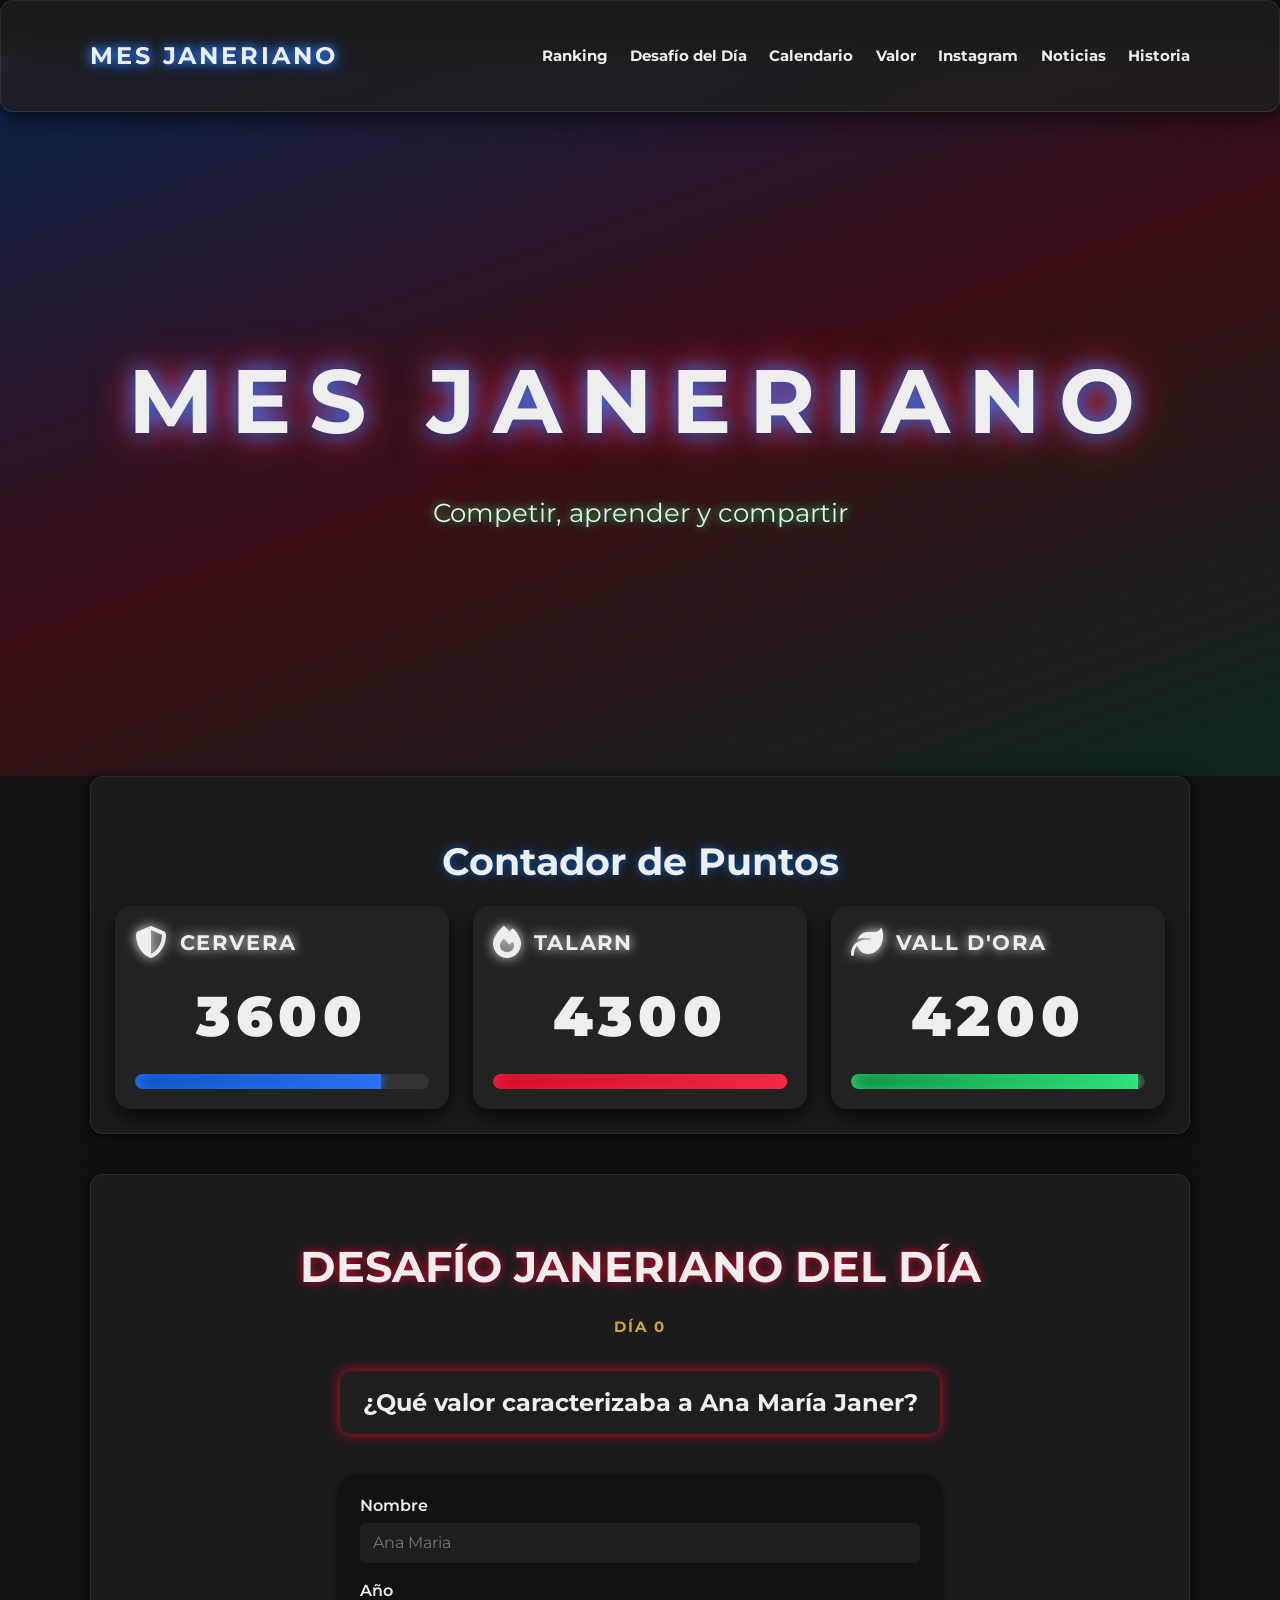
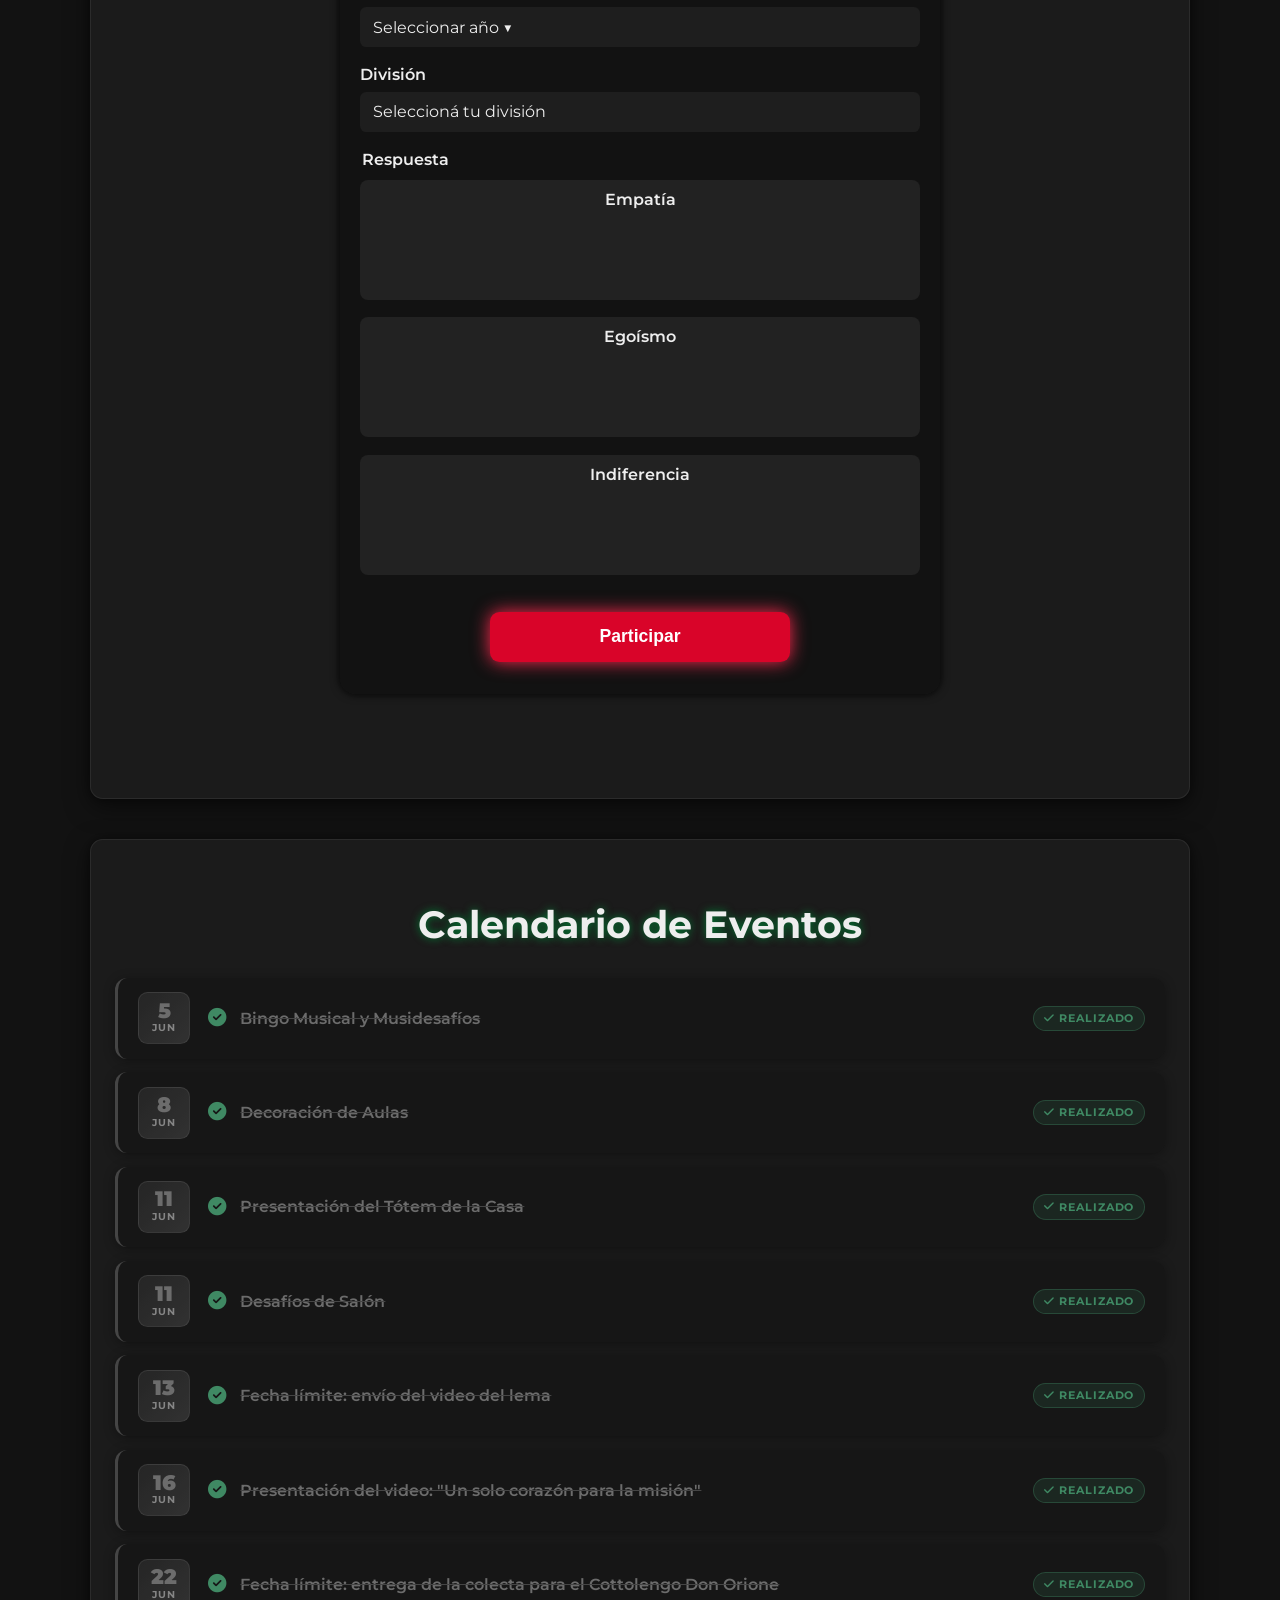
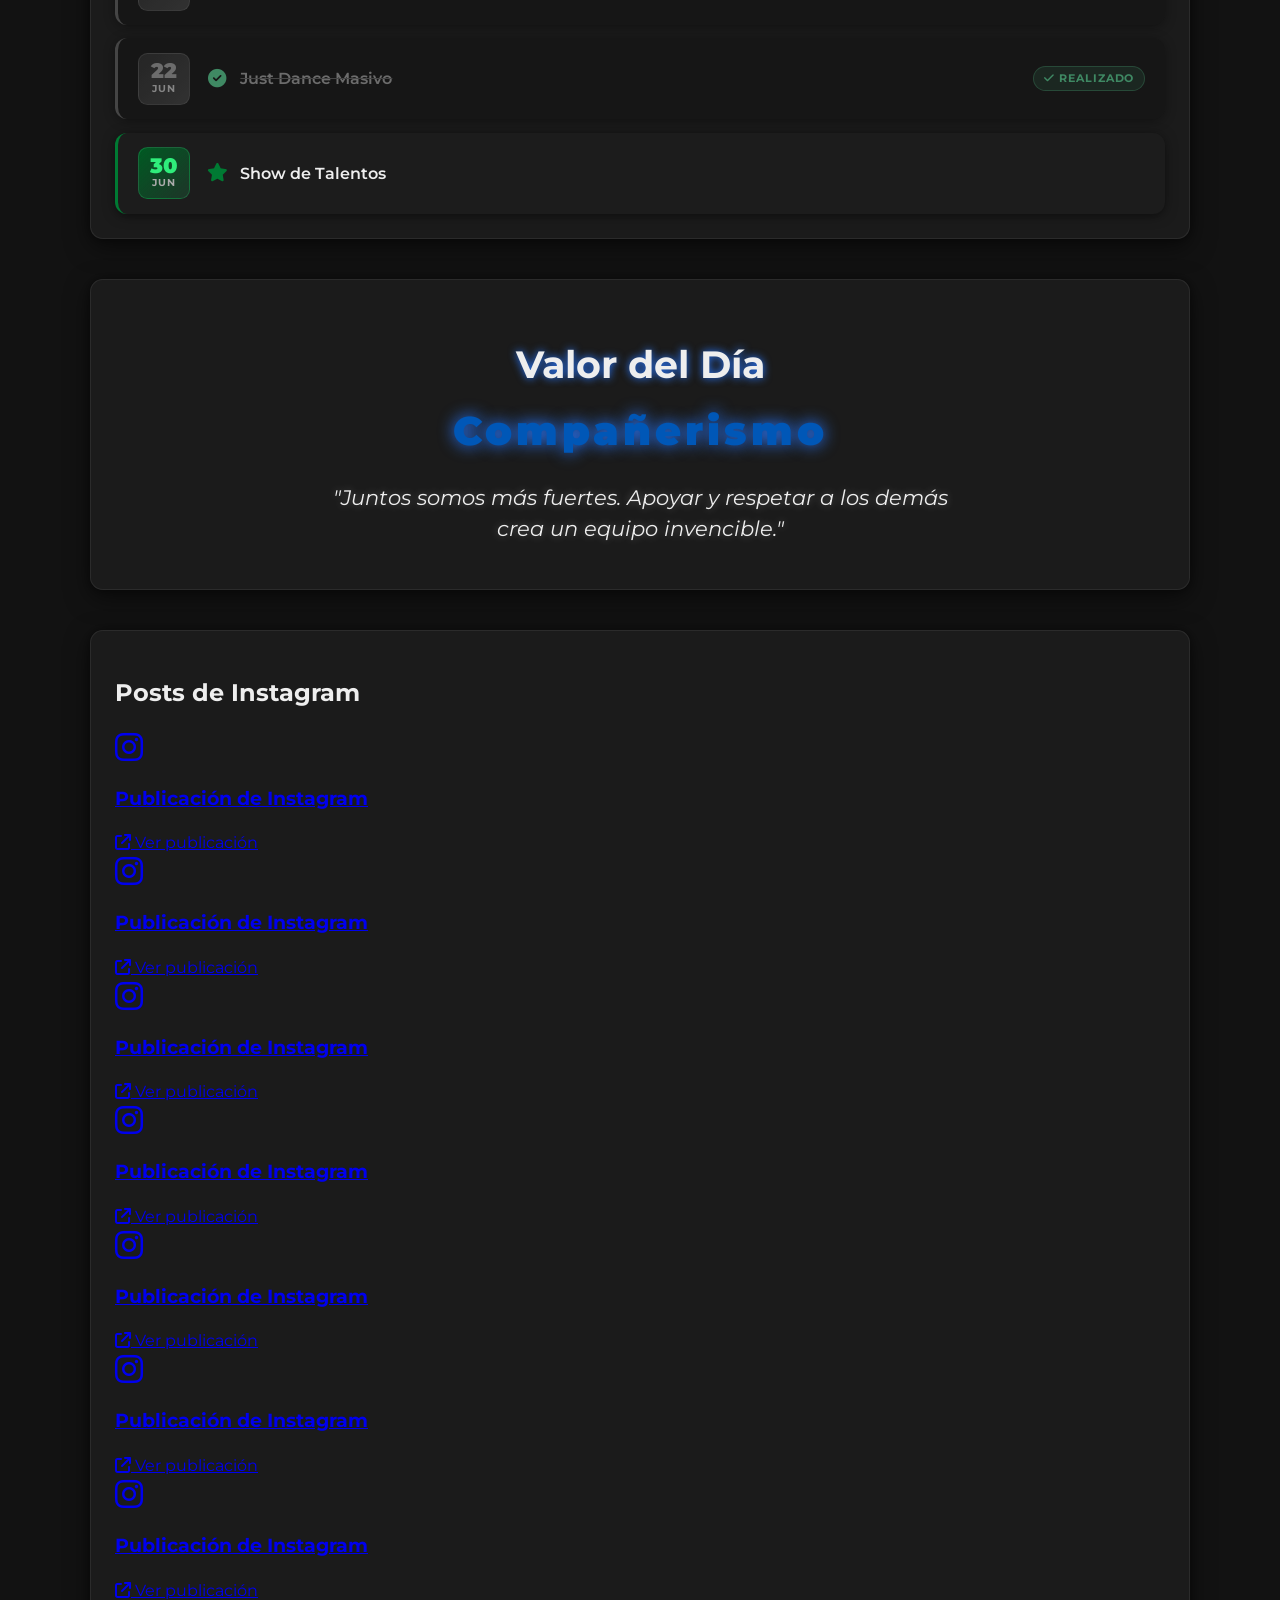
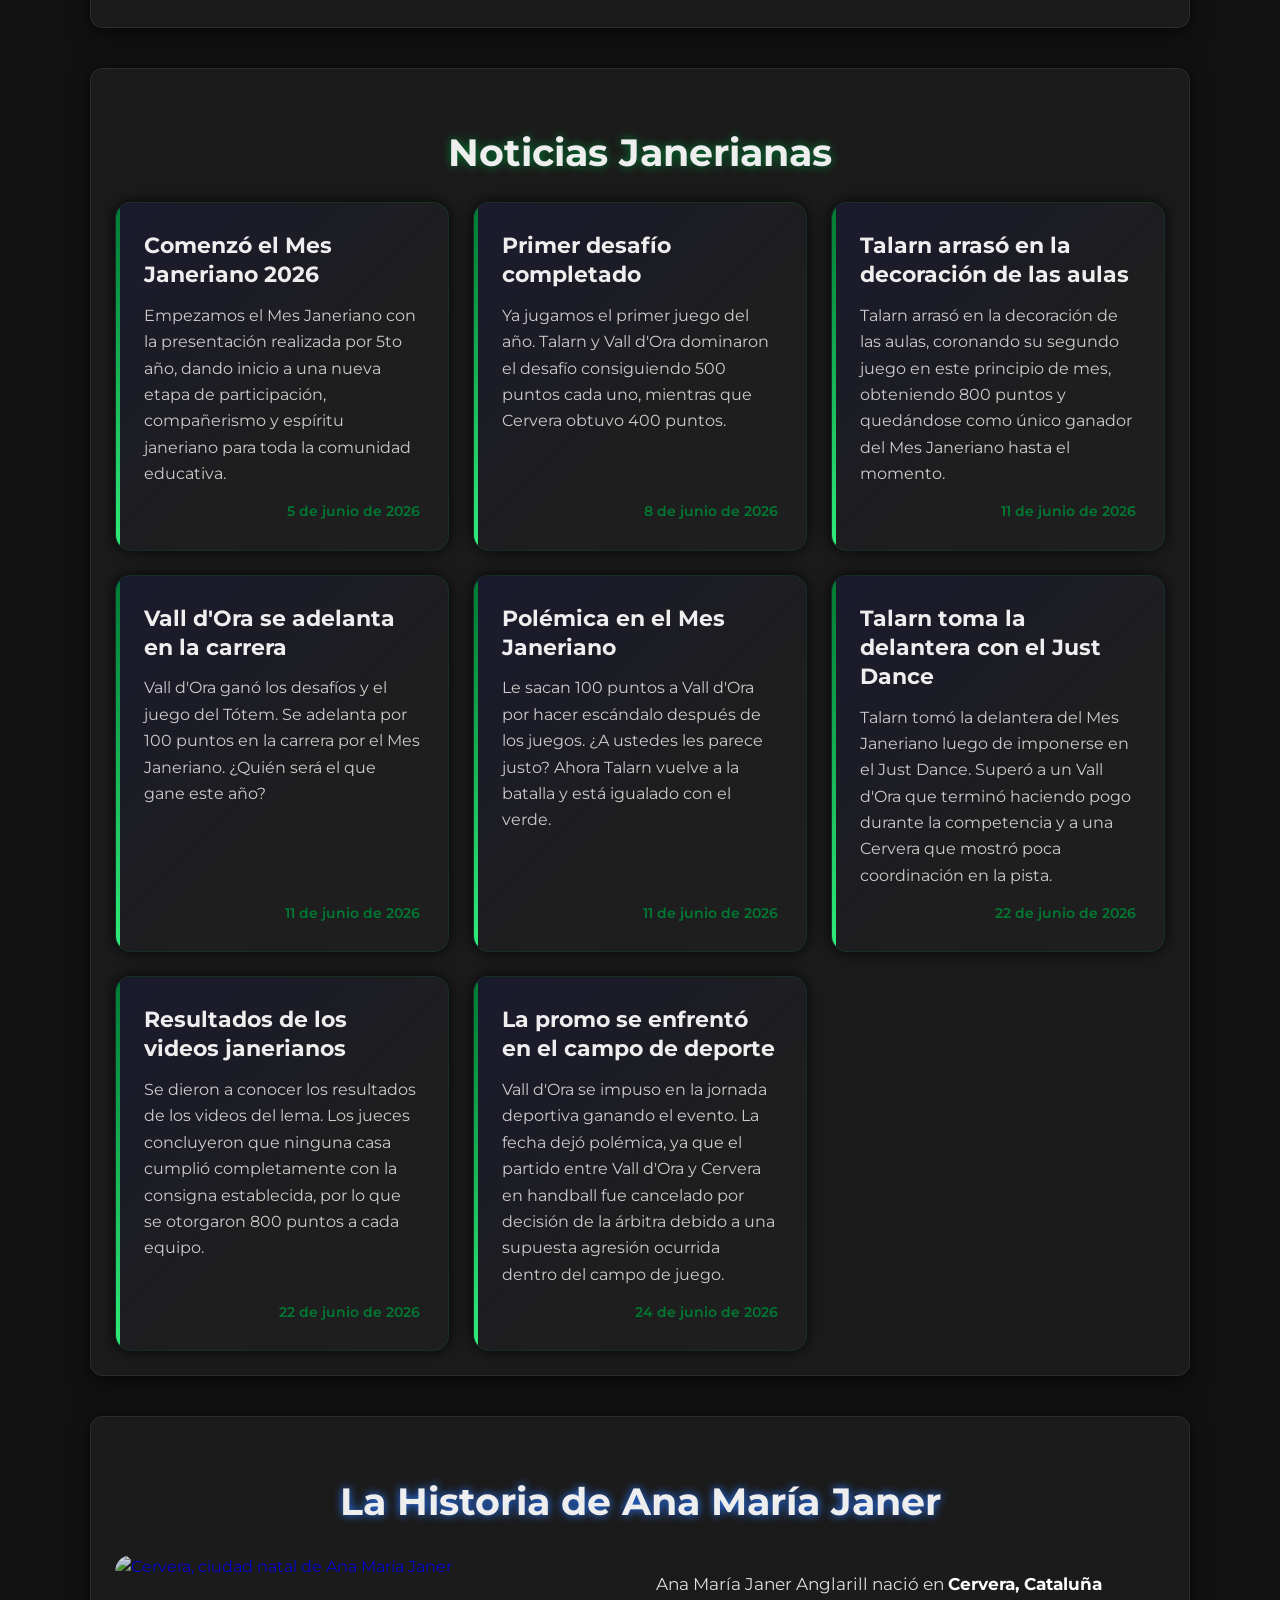
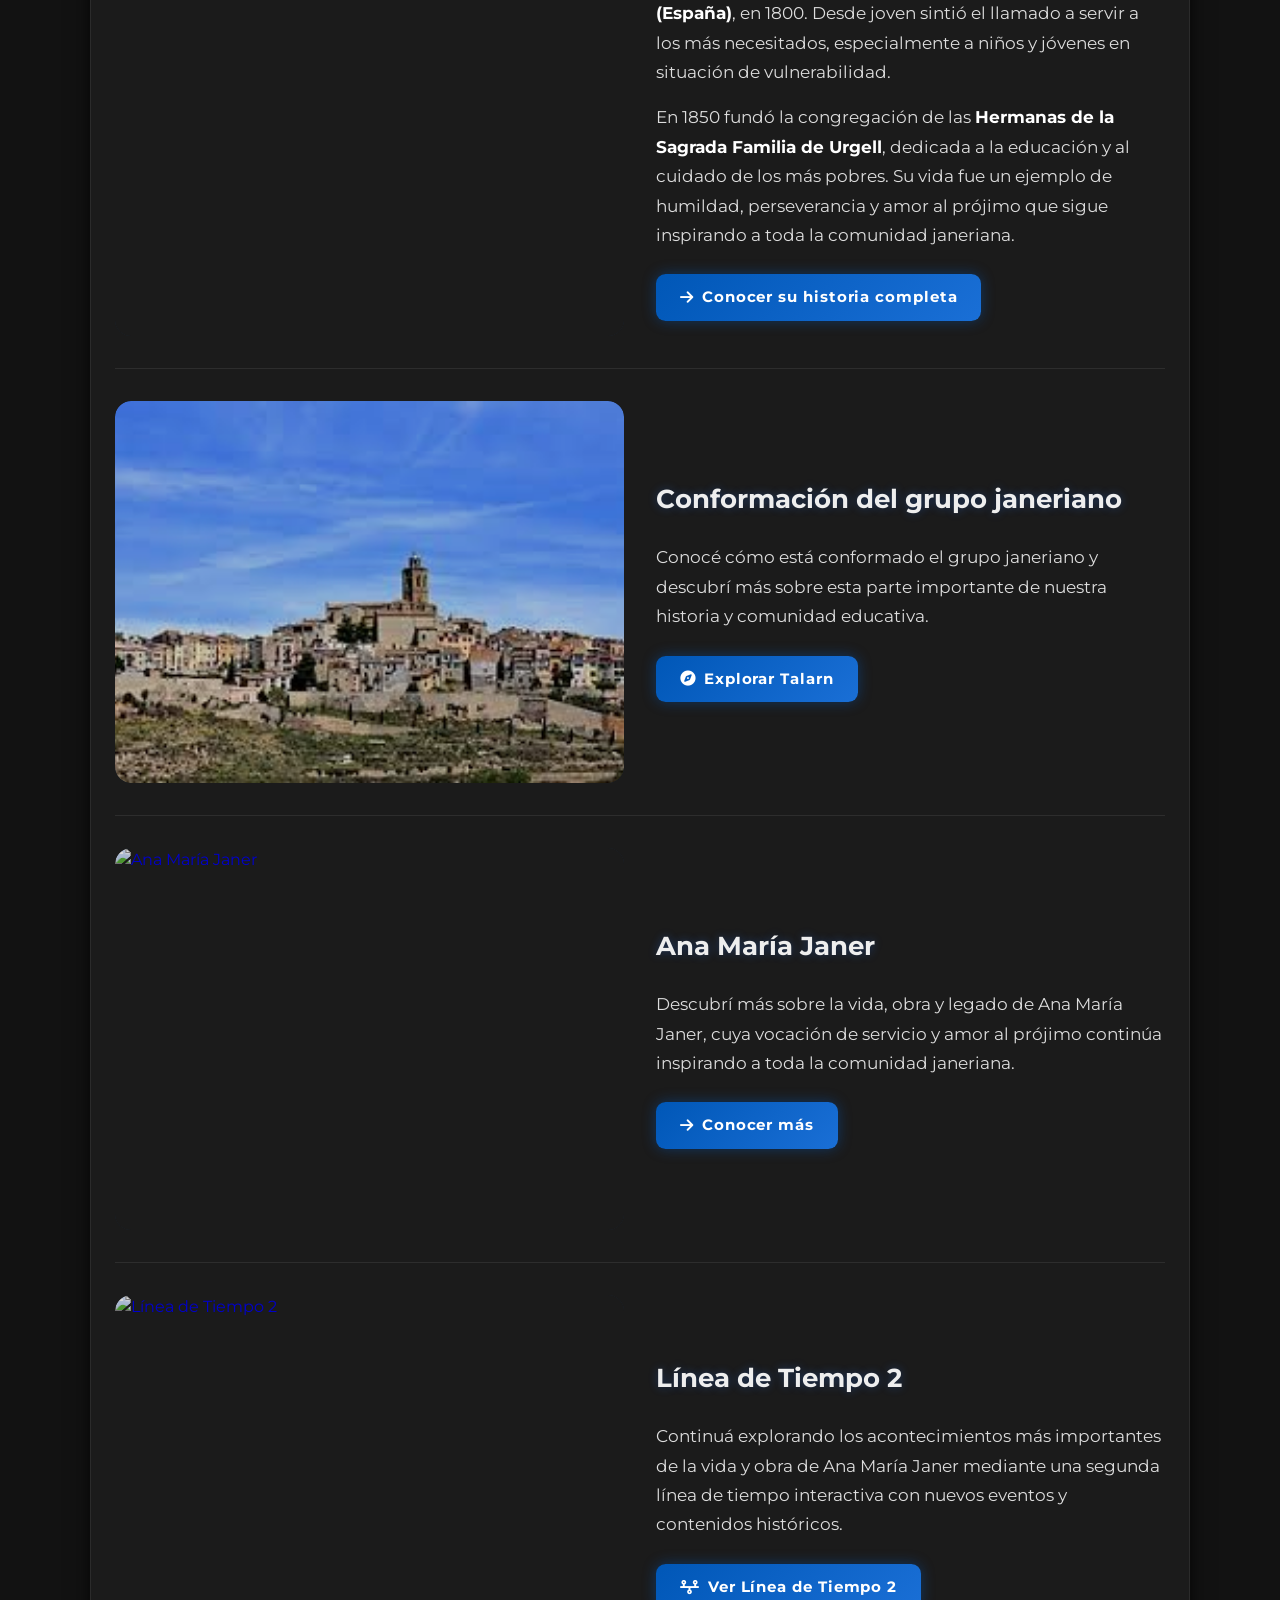
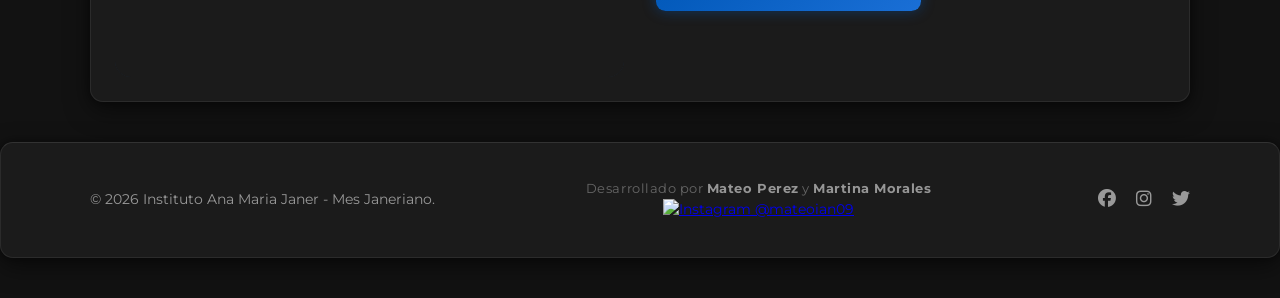
==== commit d59d167e: "version final" ====
--- a/index.html
+++ b/index.html
@@ -27,7 +27,7 @@
         <li><a href="#desafio-del-dia">Desafío del Día</a></li>
         <li><a href="#calendario">Calendario</a></li>
         <li><a href="#valor-del-dia">Valor</a></li>
-        <li><a href="#galeria">Galería</a></li>
+        <li><a href="#instagram-posts">Instagram</a></li>
         <li><a href="#noticias">Noticias</a></li>
         <li><a href="#historia-janer">Historia</a></li>
       </ul>
@@ -196,15 +196,16 @@
         </li>
 
         <!-- EVENTOS PENDIENTES -->
-        <li>
-          <div class="cal-date-badge cal-deadline">
+        <li class="cal-item-realizado">
+          <div class="cal-date-badge cal-badge-realizado">
             <span class="cal-day">13</span>
             <span class="cal-month">JUN</span>
           </div>
           <div class="cal-event-info">
-            <i class="fa-solid fa-clock cal-icon cal-deadline-icon"></i>
+            <i class="fa-solid fa-circle-check cal-icon cal-icon-realizado"></i>
             <span class="cal-event-name">Fecha límite: envío del video del lema</span>
           </div>
+          <span class="cal-badge-tag realizado-tag"><i class="fa-solid fa-check"></i> Realizado</span>
         </li>
 
         <li class="cal-item-realizado">
@@ -219,15 +220,16 @@
           <span class="cal-badge-tag realizado-tag"><i class="fa-solid fa-check"></i> Realizado</span>
         </li>
 
-        <li>
-          <div class="cal-date-badge cal-deadline">
+        <li class="cal-item-realizado">
+          <div class="cal-date-badge cal-badge-realizado">
             <span class="cal-day">22</span>
             <span class="cal-month">JUN</span>
           </div>
           <div class="cal-event-info">
-            <i class="fa-solid fa-heart cal-icon cal-deadline-icon"></i>
+            <i class="fa-solid fa-circle-check cal-icon cal-icon-realizado"></i>
             <span class="cal-event-name">Fecha límite: entrega de la colecta para el Cottolengo Don Orione</span>
           </div>
+          <span class="cal-badge-tag realizado-tag"><i class="fa-solid fa-check"></i> Realizado</span>
         </li>
 
         <li class="cal-item-realizado">
@@ -267,16 +269,81 @@
       </div>
     </section>
 
-    <!-- GALERÍA -->
-    <section id="galeria" class="galeria-section container glass">
-      <h2>Galería</h2>
-      <div class="gallery-grid">
-        <div class="gallery-item"><img src="https://via.placeholder.com/250?text=Evento+1" alt="Evento 1" /></div>
-        <div class="gallery-item"><img src="https://via.placeholder.com/250?text=Evento+2" alt="Evento 2" /></div>
-        <div class="gallery-item"><img src="https://via.placeholder.com/250?text=Evento+3" alt="Evento 3" /></div>
-        <div class="gallery-item"><img src="https://via.placeholder.com/250?text=Evento+4" alt="Evento 4" /></div>
-        <div class="gallery-item"><img src="https://via.placeholder.com/250?text=Evento+5" alt="Evento 5" /></div>
-        <div class="gallery-item"><img src="https://via.placeholder.com/250?text=Evento+6" alt="Evento 6" /></div>
+    <!-- POSTS DE INSTAGRAM -->
+    <section id="instagram-posts" class="instagram-section container glass">
+      <h2>Posts de Instagram</h2>
+      <div class="instagram-grid">
+
+        <a class="instagram-card" href="https://www.instagram.com/janerianosbuenosaires/reel/DZ7yAXwTv--/" target="_blank" rel="noopener noreferrer">
+          <div class="instagram-thumb">
+            <i class="fa-brands fa-instagram fa-2x"></i>
+          </div>
+          <div class="instagram-info">
+            <h3>Publicación de Instagram</h3>
+            <span class="btn-instagram"><i class="fa-solid fa-arrow-up-right-from-square"></i> Ver publicación</span>
+          </div>
+        </a>
+
+        <a class="instagram-card" href="https://www.instagram.com/janerianosbuenosaires/p/DZoGY0nlE1M/" target="_blank" rel="noopener noreferrer">
+          <div class="instagram-thumb">
+            <i class="fa-brands fa-instagram fa-2x"></i>
+          </div>
+          <div class="instagram-info">
+            <h3>Publicación de Instagram</h3>
+            <span class="btn-instagram"><i class="fa-solid fa-arrow-up-right-from-square"></i> Ver publicación</span>
+          </div>
+        </a>
+
+        <a class="instagram-card" href="https://www.instagram.com/janerianosbuenosaires/reel/DZqBUqKznSQ/" target="_blank" rel="noopener noreferrer">
+          <div class="instagram-thumb">
+            <i class="fa-brands fa-instagram fa-2x"></i>
+          </div>
+          <div class="instagram-info">
+            <h3>Publicación de Instagram</h3>
+            <span class="btn-instagram"><i class="fa-solid fa-arrow-up-right-from-square"></i> Ver publicación</span>
+          </div>
+        </a>
+
+        <a class="instagram-card" href="https://www.instagram.com/janerianosbuenosaires/reel/DZqBDf5zJET/" target="_blank" rel="noopener noreferrer">
+          <div class="instagram-thumb">
+            <i class="fa-brands fa-instagram fa-2x"></i>
+          </div>
+          <div class="instagram-info">
+            <h3>Publicación de Instagram</h3>
+            <span class="btn-instagram"><i class="fa-solid fa-arrow-up-right-from-square"></i> Ver publicación</span>
+          </div>
+        </a>
+
+        <a class="instagram-card" href="https://www.instagram.com/janerianosbuenosaires/reel/DZqBnl2zJEB/" target="_blank" rel="noopener noreferrer">
+          <div class="instagram-thumb">
+            <i class="fa-brands fa-instagram fa-2x"></i>
+          </div>
+          <div class="instagram-info">
+            <h3>Publicación de Instagram</h3>
+            <span class="btn-instagram"><i class="fa-solid fa-arrow-up-right-from-square"></i> Ver publicación</span>
+          </div>
+        </a>
+
+        <a class="instagram-card" href="https://www.instagram.com/janerianosbuenosaires/p/DZNxwnJlE5T/" target="_blank" rel="noopener noreferrer">
+          <div class="instagram-thumb">
+            <i class="fa-brands fa-instagram fa-2x"></i>
+          </div>
+          <div class="instagram-info">
+            <h3>Publicación de Instagram</h3>
+            <span class="btn-instagram"><i class="fa-solid fa-arrow-up-right-from-square"></i> Ver publicación</span>
+          </div>
+        </a>
+
+        <a class="instagram-card" href="https://www.instagram.com/janerianosbuenosaires/reel/DZIWZjlTtkO/" target="_blank" rel="noopener noreferrer">
+          <div class="instagram-thumb">
+            <i class="fa-brands fa-instagram fa-2x"></i>
+          </div>
+          <div class="instagram-info">
+            <h3>Publicación de Instagram</h3>
+            <span class="btn-instagram"><i class="fa-solid fa-arrow-up-right-from-square"></i> Ver publicación</span>
+          </div>
+        </a>
+
       </div>
     </section>
 
@@ -332,6 +399,13 @@
           <h3>Resultados de los videos janerianos</h3>
           <p>Se dieron a conocer los resultados de los videos del lema. Los jueces concluyeron que ninguna casa cumplió completamente con la consigna establecida, por lo que se otorgaron 800 puntos a cada equipo.</p>
           <time datetime="2026-06-22">22 de junio de 2026</time>
+        </article>
+
+        <!-- NOTICIA 8 -->
+        <article class="noticia-card">
+          <h3>La promo se enfrentó en el campo de deporte</h3>
+          <p>Vall d'Ora se impuso en la jornada deportiva ganando el evento. La fecha dejó polémica, ya que el partido entre Vall d'Ora y Cervera en handball fue cancelado por decisión de la árbitra debido a una supuesta agresión ocurrida dentro del campo de juego.</p>
+          <time datetime="2026-06-24">24 de junio de 2026</time>
         </article>
 
       </div>
@@ -426,7 +500,7 @@
         <a href="linea-de-tiempo-2/index.html" class="historia-img-link" aria-label="Ver Línea de Tiempo 2">
           <div class="historia-img-wrapper">
             <img
-              src="https://cdn.pixabay.com/photo/2018/04/18/11/00/calendar-3330988_1280.jpg"
+              src="https://images.unsplash.com/photo-1516589178581-6cd7833ae3b2?w=1200"
               alt="Línea de Tiempo 2"
               class="historia-img"
             />
@@ -451,7 +525,21 @@
   <footer class="footer glass">
     <div class="container footer-container">
       <p>© 2026 Instituto Ana Maria Janer - Mes Janeriano.</p>
-      <p class="footer-dev">Desarrollado por <strong>Mateo Perez</strong> y <strong>Martina Morales</strong></p>
+      <div class="footer-dev-block">
+        <p class="footer-dev">Desarrollado por <strong>Mateo Perez</strong> y <strong>Martina Morales</strong></p>
+        <a
+          href="https://www.instagram.com/mateoian09/"
+          class="footer-instagram-dev"
+          aria-label="Instagram de Mateo Perez: @mateoian09"
+        >
+          <img
+            src="https://upload.wikimedia.org/wikipedia/commons/a/a5/Instagram_icon.png"
+            alt="Instagram"
+            class="footer-instagram-icon"
+          />
+          <span>@mateoian09</span>
+        </a>
+      </div>
       <div class="footer-icons">
         <a href="#" aria-label="Facebook"><i class="fab fa-facebook fa-lg"></i></a>
         <a href="#" aria-label="Instagram"><i class="fab fa-instagram fa-lg"></i></a>
